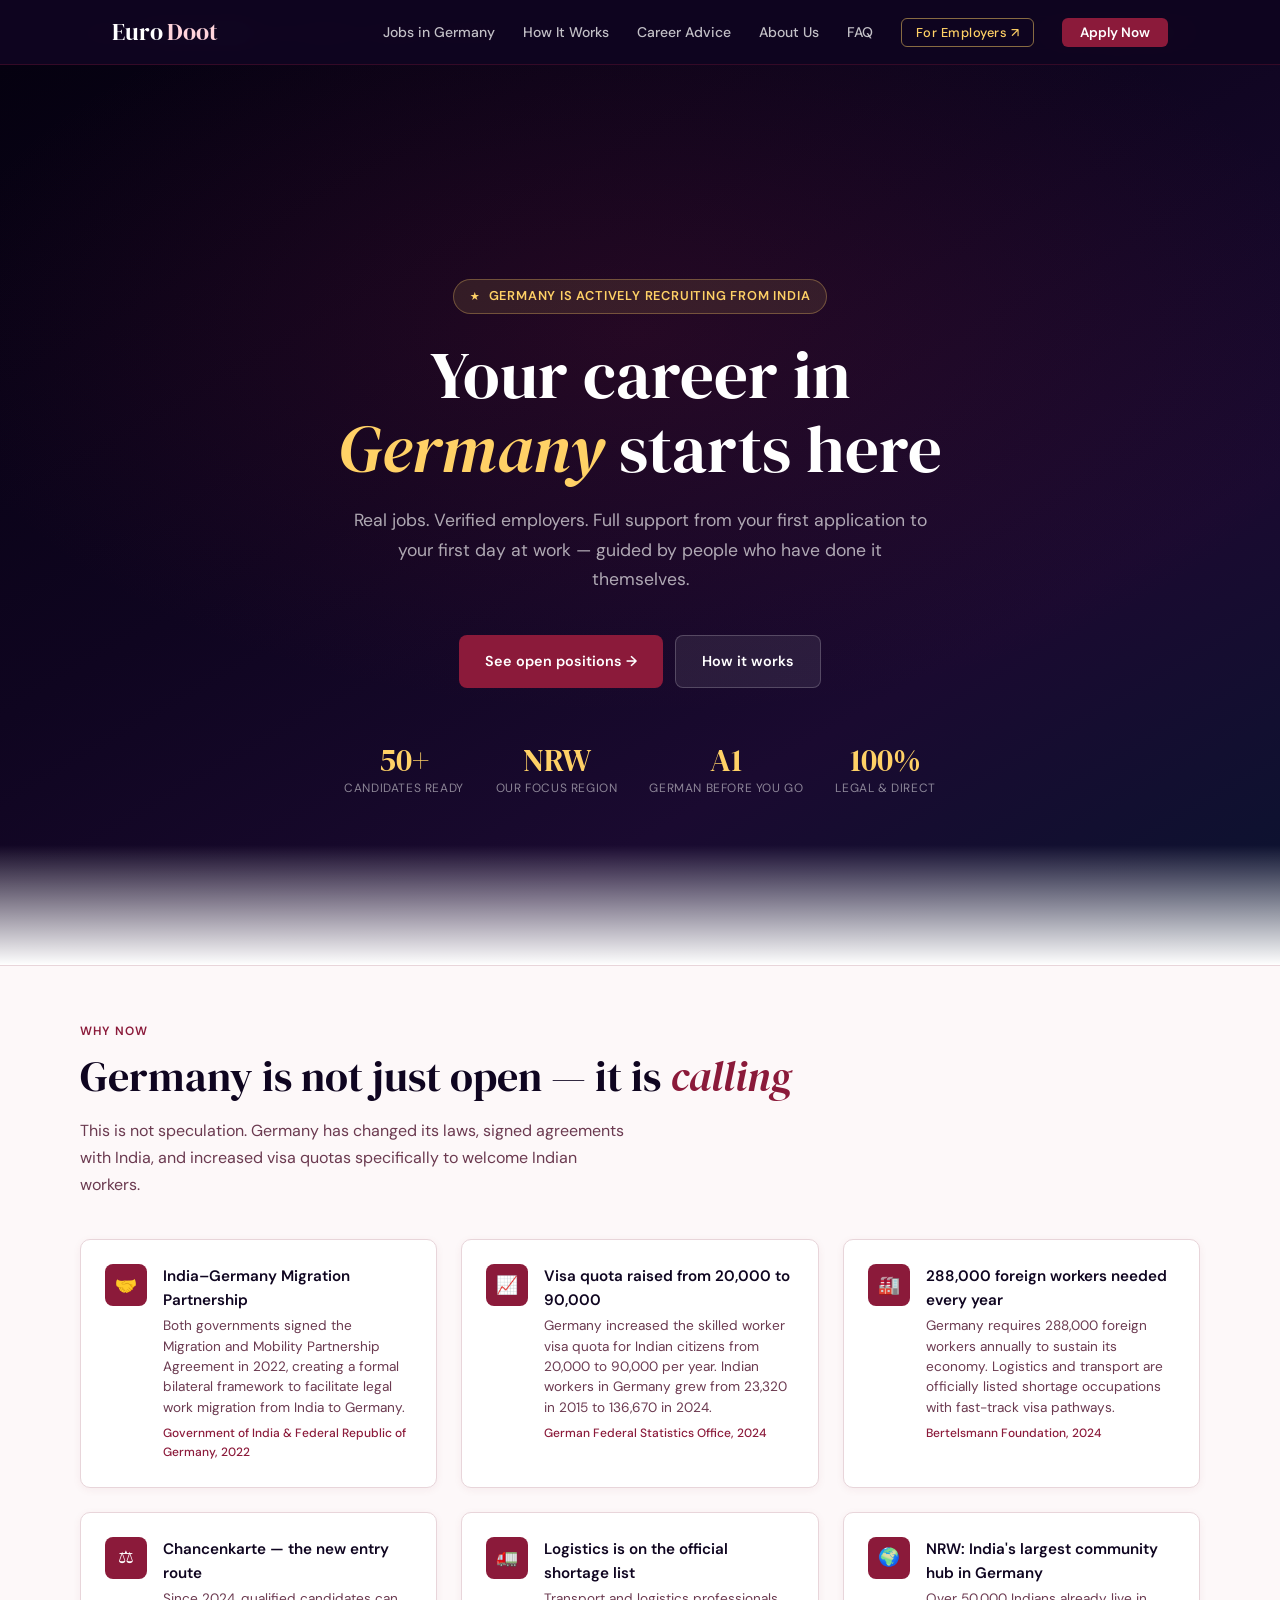
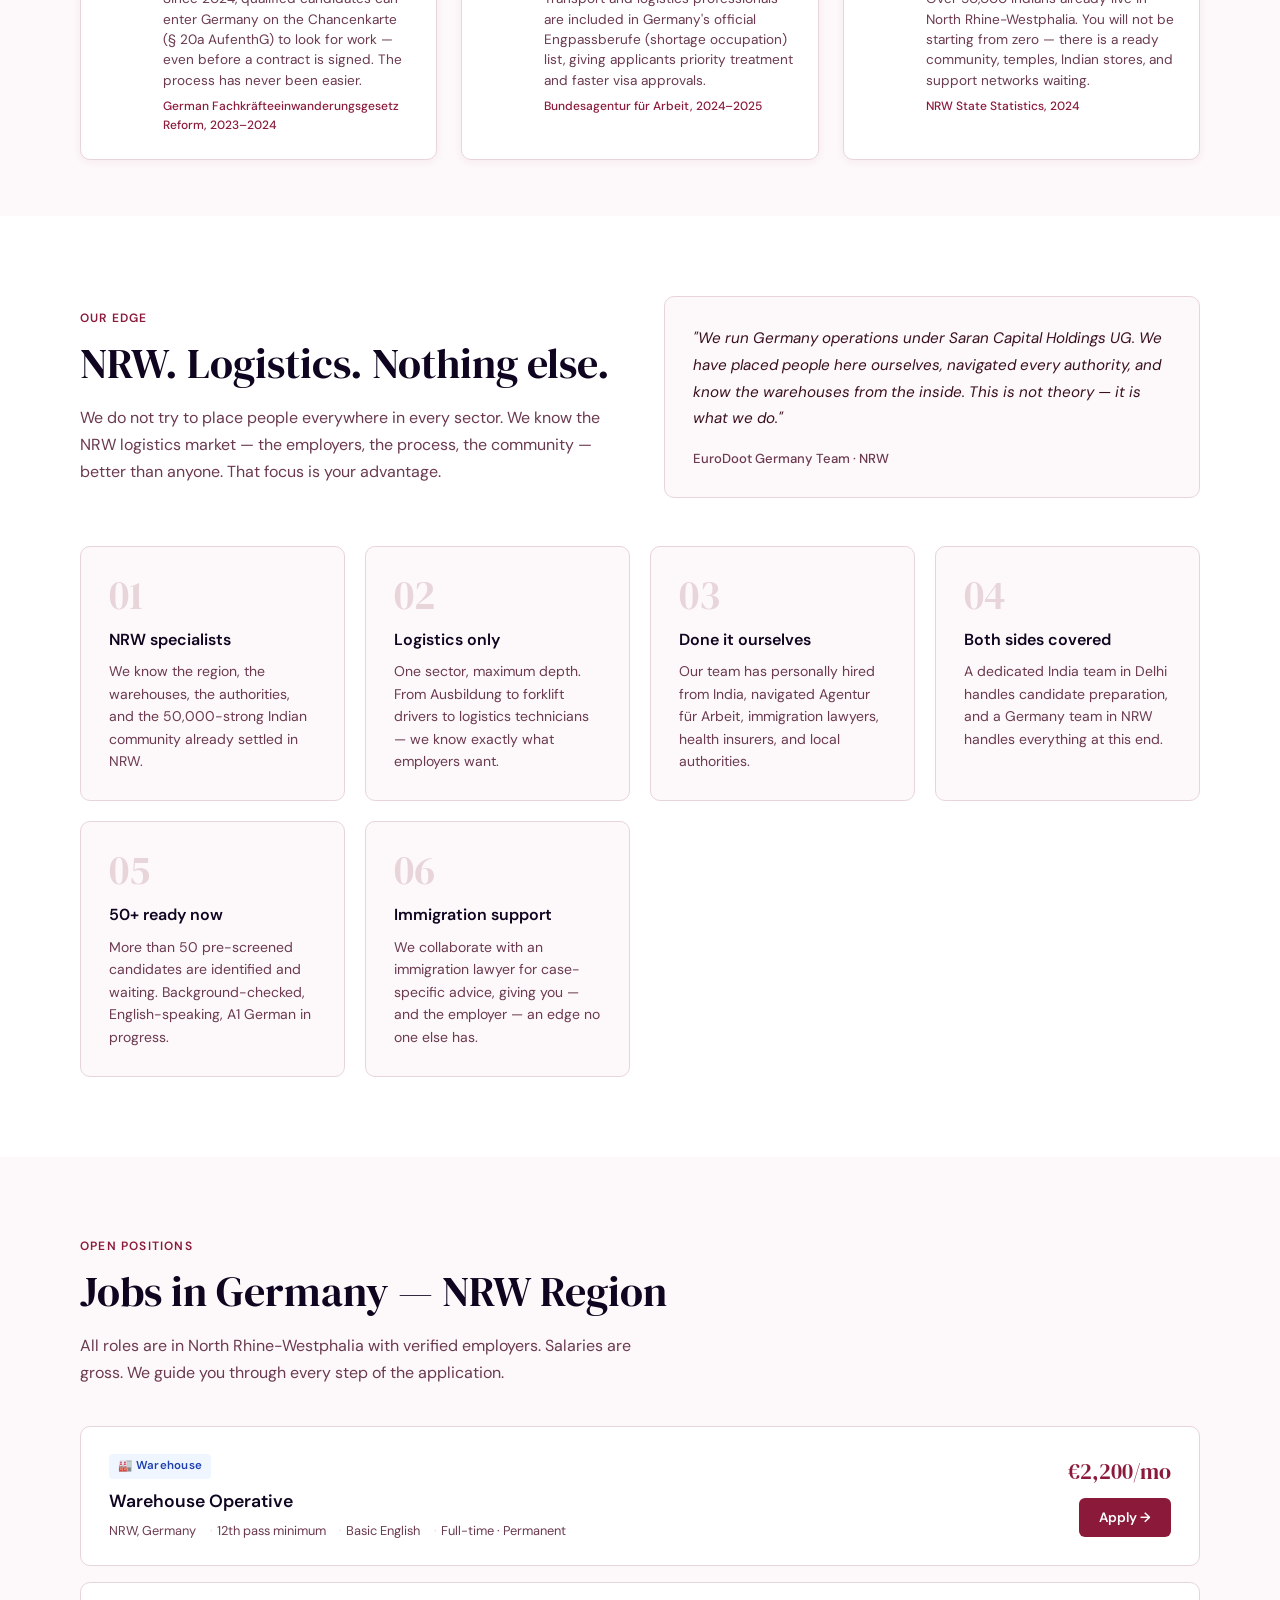
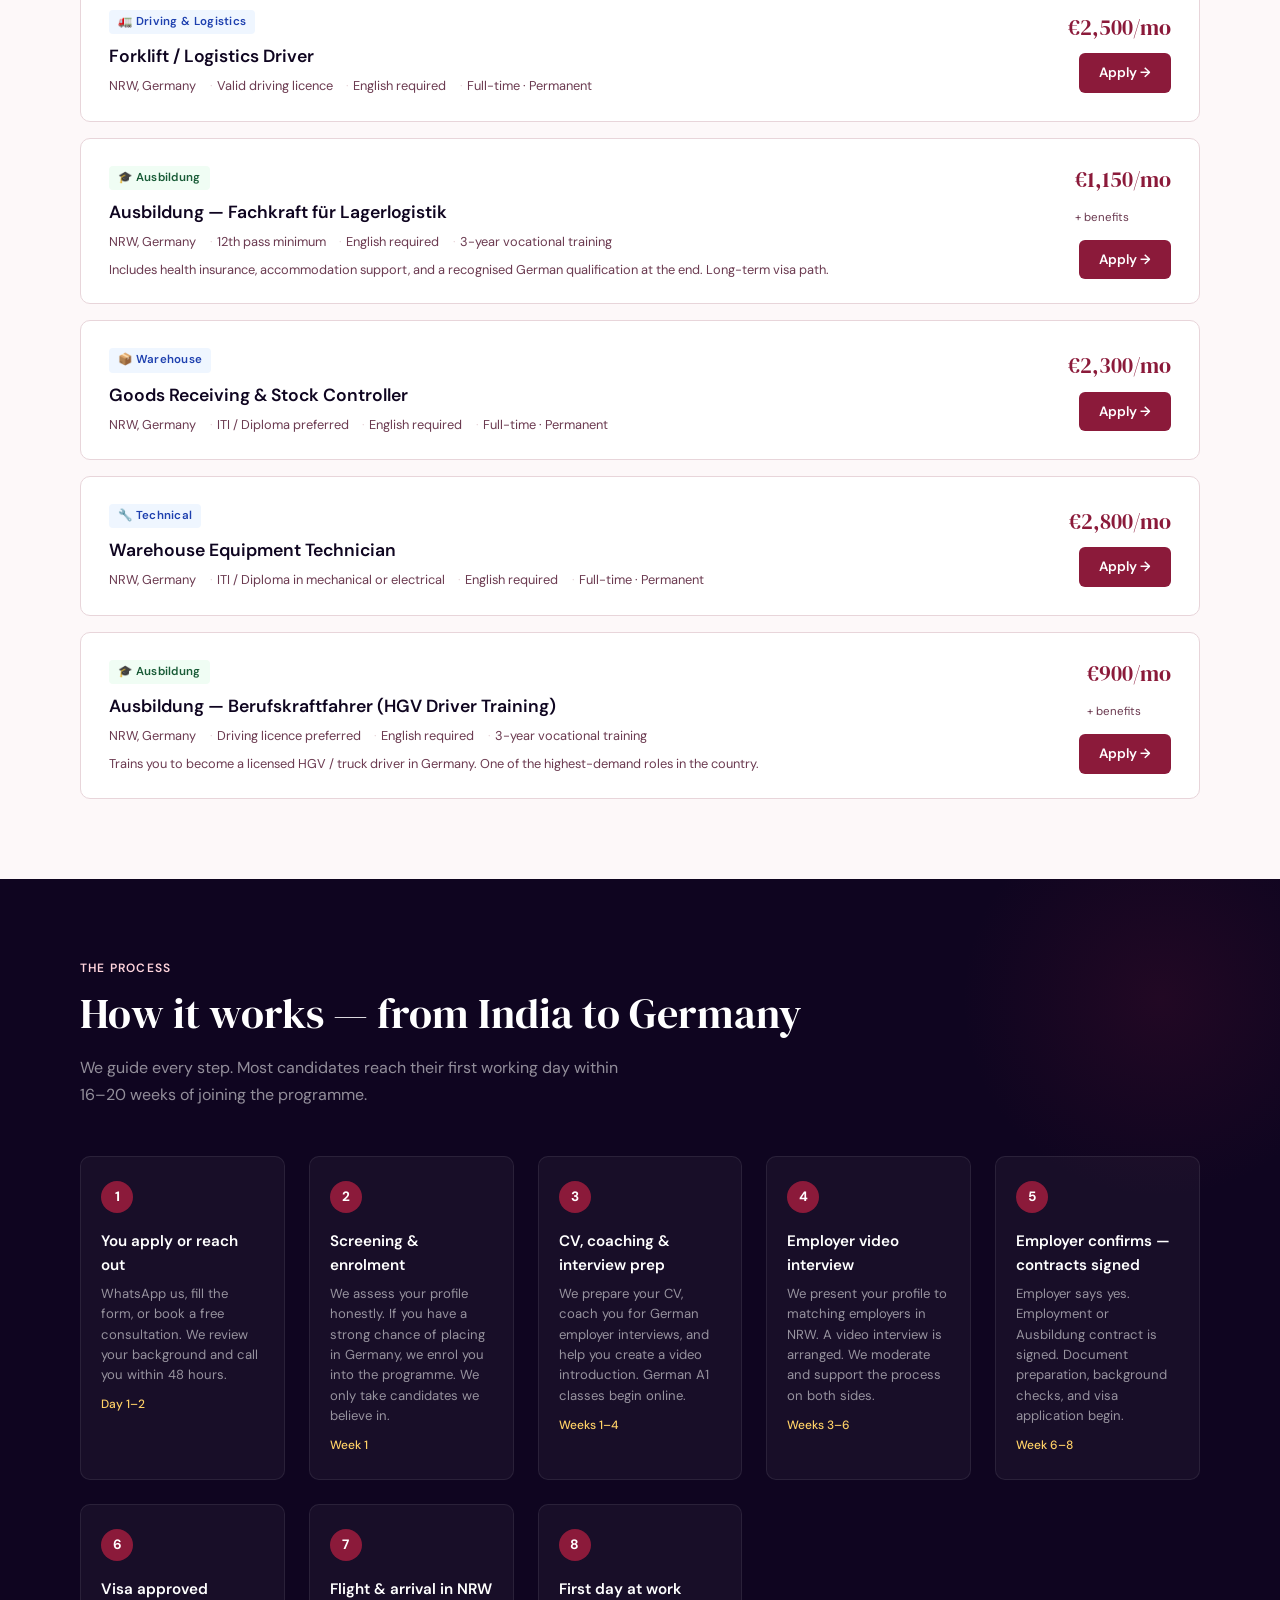
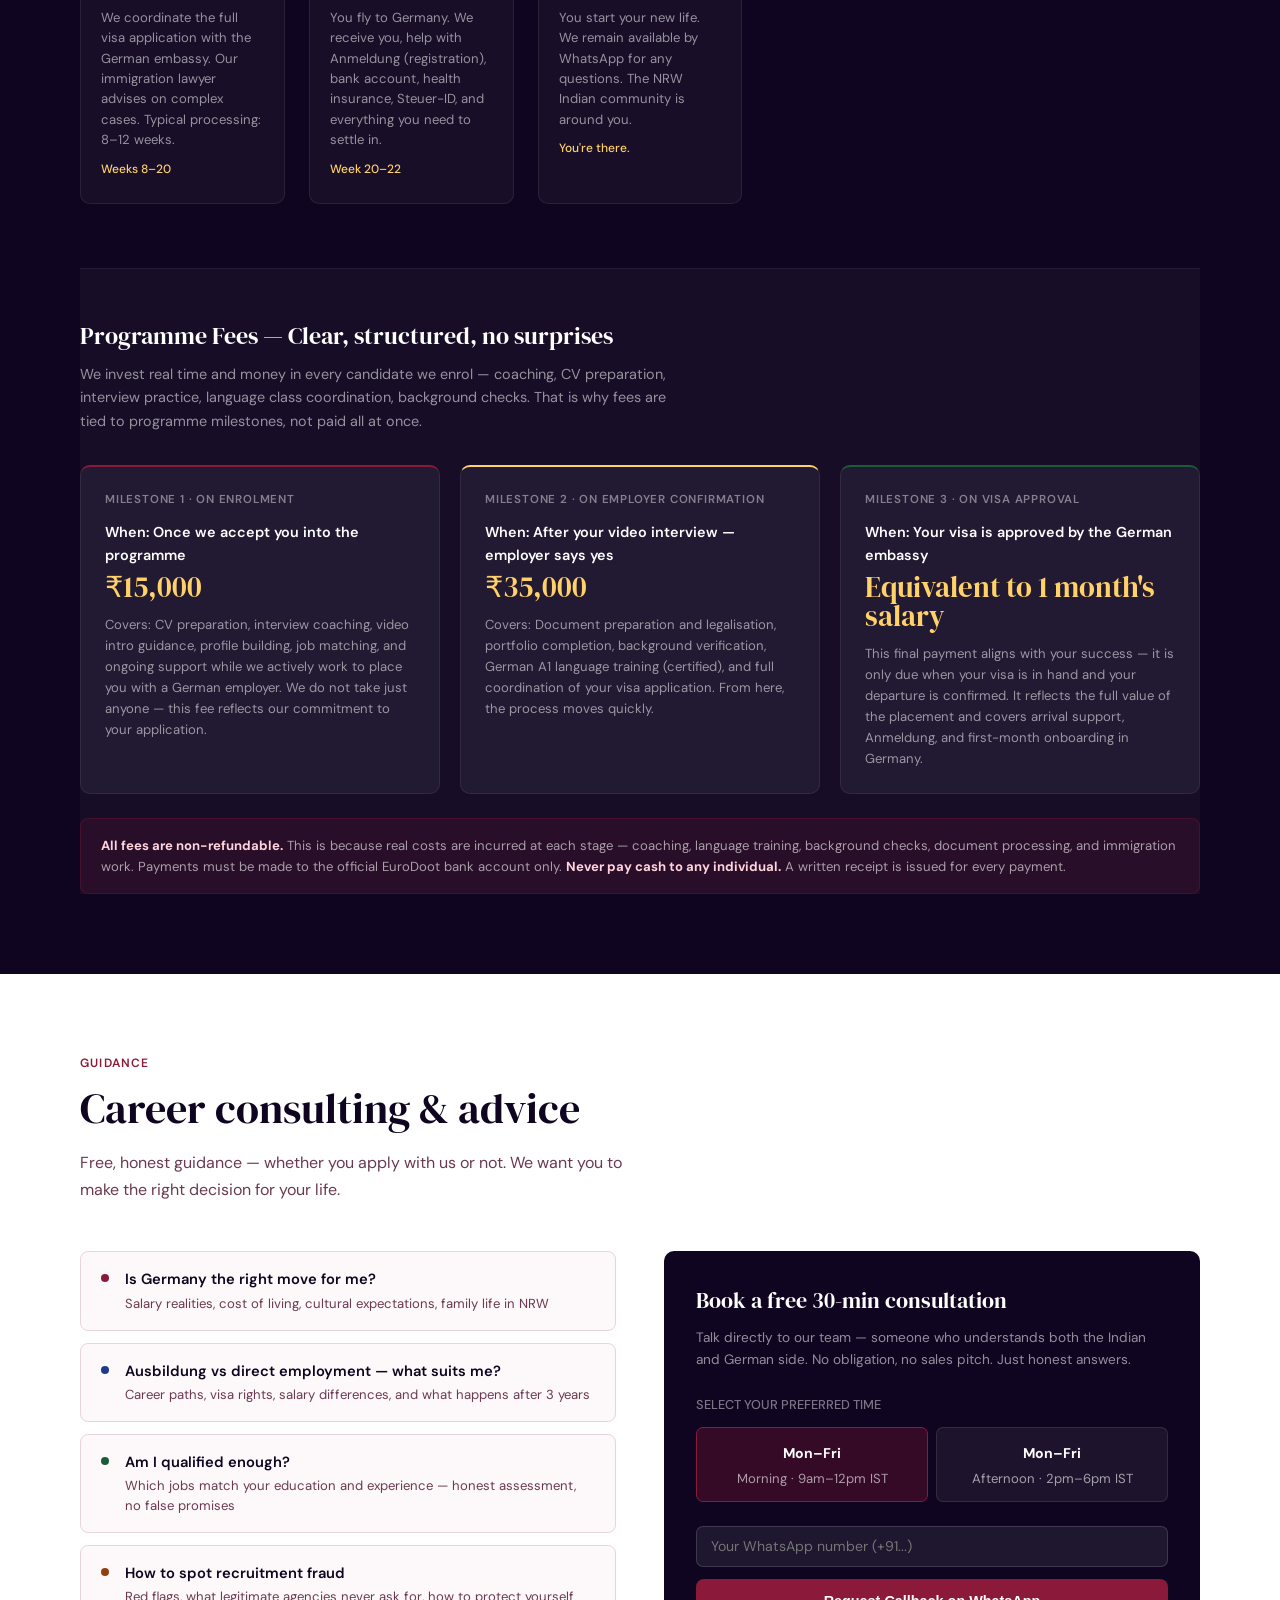
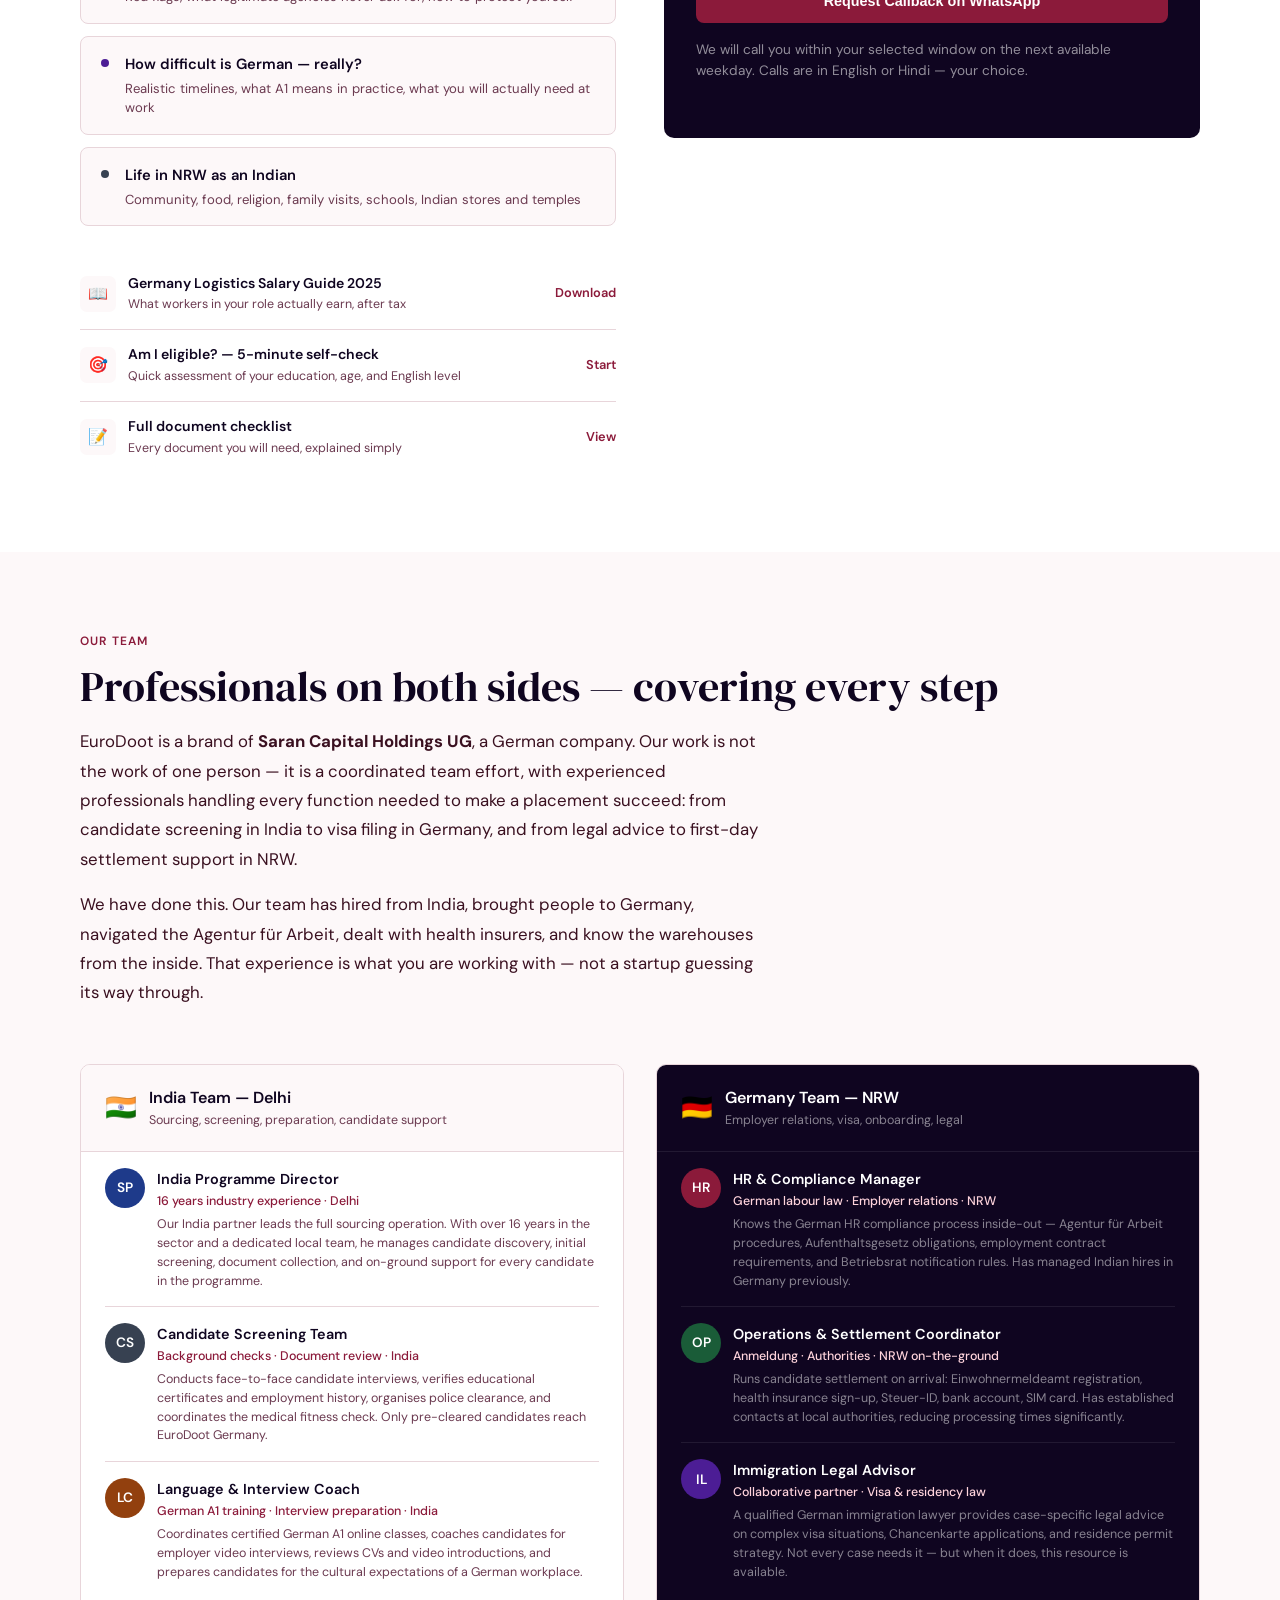
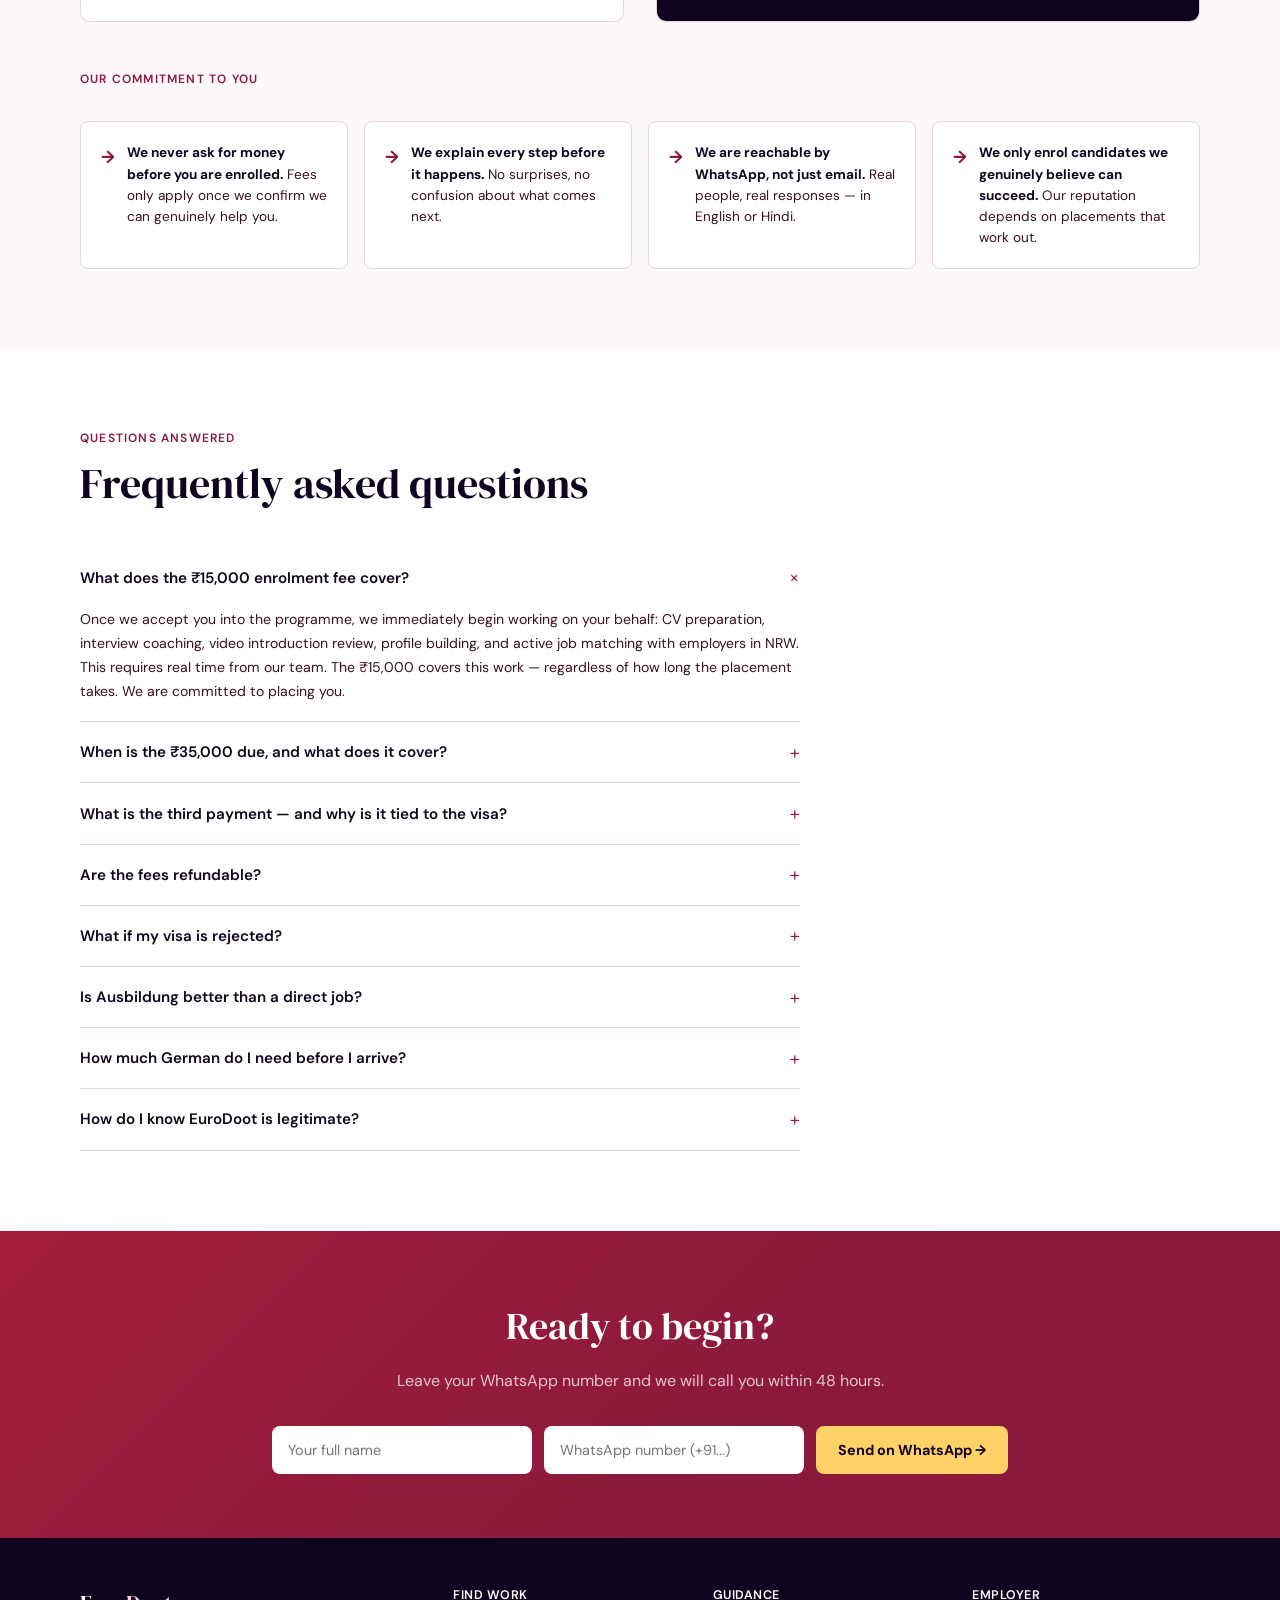
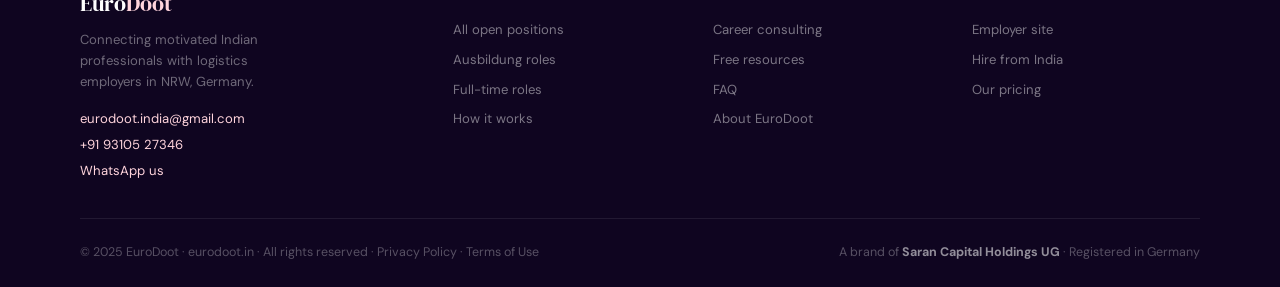
==== index.html @ 9e91c869 "Add files via upload" ====
<!DOCTYPE html>
<html lang="en">
<head>
<meta charset="UTF-8">
<meta name="viewport" content="width=device-width, initial-scale=1.0">
<title>EuroDoot — Your Career in Germany Starts Here</title>
<link href="https://fonts.googleapis.com/css2?family=DM+Serif+Display:ital@0;1&family=DM+Sans:wght@300;400;500;600&display=swap" rel="stylesheet">
<style>
/* ── RESET & BASE ── */
*,*::before,*::after{box-sizing:border-box;margin:0;padding:0}
:root{
  --burg:#8B1A3A; --crim:#C8213F; --dark:#0F0520;
  --offwh:#FDF8F9; --lgrey:#F3EEF1; --divider:#E8D5DA;
  --green:#1A5C38; --gold:#FFD166; --pink:#FFD4DC;
  --text:#1A0A12; --muted:#6B3A50; --body:#3A1020;
  --white:#FFFFFF;
  --ff-head:'DM Serif Display',Georgia,serif;
  --ff-body:'DM Sans',system-ui,sans-serif;
  --max:1120px;
  --r:10px;
}
html{scroll-behavior:smooth}
body{font-family:var(--ff-body);color:var(--text);background:var(--white);line-height:1.6;overflow-x:hidden}

/* ── NAV ── */
nav{
  position:fixed;top:0;left:0;right:0;z-index:100;
  background:rgba(15,5,32,0.96);backdrop-filter:blur(12px);
  border-bottom:1px solid rgba(139,26,58,0.3);
}
.nav-inner{max-width:var(--max);margin:0 auto;padding:0 2rem;height:64px;display:flex;align-items:center;justify-content:space-between;gap:2rem}
.nav-logo{font-family:var(--ff-head);font-size:1.5rem;color:var(--white);text-decoration:none;display:flex;align-items:center;gap:4px}
.nav-logo span{color:var(--pink)}
.nav-links{display:flex;align-items:center;gap:1.75rem;list-style:none}
.nav-links a{color:rgba(255,255,255,0.75);text-decoration:none;font-size:.875rem;font-weight:500;transition:color .2s}
.nav-links a:hover{color:var(--white)}
.nav-employer{border:1px solid rgba(255,209,102,0.5);color:var(--gold)!important;border-radius:6px;padding:5px 14px!important;font-size:.8rem!important;letter-spacing:.5px;transition:background .2s,color .2s!important}
.nav-employer:hover{background:var(--gold)!important;color:var(--dark)!important}
.nav-cta{background:var(--burg);color:var(--white)!important;border-radius:6px;padding:6px 18px!important;font-weight:600!important;font-size:.85rem!important;transition:background .2s!important}
.nav-cta:hover{background:var(--crim)!important}

/* ── HERO ── */
.hero{
  min-height:100vh;
  background:linear-gradient(150deg,#050110 0%,#0F0520 40%,#1a0a30 70%,#0a1430 100%);
  display:flex;flex-direction:column;align-items:center;justify-content:center;
  text-align:center;padding:7rem 2rem 4rem;position:relative;overflow:hidden;
}
.hero::before{
  content:'';position:absolute;inset:0;
  background:radial-gradient(ellipse 80% 60% at 50% 30%,rgba(139,26,58,0.18) 0%,transparent 70%);
}
.hero::after{
  content:'';position:absolute;bottom:0;left:0;right:0;height:120px;
  background:linear-gradient(to bottom,transparent,var(--white));
}
.hero-inner{position:relative;z-index:1;max-width:780px}
.hero-eyebrow{
  display:inline-flex;align-items:center;gap:8px;
  background:rgba(255,209,102,0.1);border:1px solid rgba(255,209,102,0.3);
  color:var(--gold);font-size:.8rem;font-weight:600;letter-spacing:.8px;text-transform:uppercase;
  padding:6px 16px;border-radius:20px;margin-bottom:1.5rem;
}
.hero-eyebrow::before{content:'★';font-size:.7rem}
.hero h1{font-family:var(--ff-head);font-size:clamp(2.6rem,6vw,4.2rem);color:var(--white);line-height:1.1;margin-bottom:1.25rem;font-weight:400}
.hero h1 em{color:var(--gold);font-style:italic}
.hero-sub{font-size:1.1rem;color:rgba(255,255,255,0.65);max-width:580px;margin:0 auto 2.5rem;line-height:1.7}
.hero-actions{display:flex;gap:12px;justify-content:center;flex-wrap:wrap;margin-bottom:3.5rem}
.btn{display:inline-flex;align-items:center;gap:8px;border-radius:8px;font-weight:600;font-size:.9rem;cursor:pointer;text-decoration:none;transition:all .2s;border:none;padding:14px 26px}
.btn-primary{background:var(--burg);color:var(--white)}
.btn-primary:hover{background:var(--crim);transform:translateY(-1px)}
.btn-ghost{background:rgba(255,255,255,0.08);border:1px solid rgba(255,255,255,0.2);color:var(--white)}
.btn-ghost:hover{background:rgba(255,255,255,0.14)}
.hero-stats{display:flex;gap:2rem;justify-content:center;flex-wrap:wrap}
.stat{text-align:center}
.stat-n{font-family:var(--ff-head);font-size:2rem;color:var(--gold);line-height:1;display:block}
.stat-l{font-size:.75rem;color:rgba(255,255,255,0.5);text-transform:uppercase;letter-spacing:.6px;margin-top:3px;display:block}

/* ── SECTION COMMON ── */
section{padding:5rem 2rem}
.container{max-width:var(--max);margin:0 auto}
.section-label{font-size:.75rem;font-weight:600;letter-spacing:1.2px;text-transform:uppercase;color:var(--burg);margin-bottom:.75rem}
.section-title{font-family:var(--ff-head);font-size:clamp(1.8rem,3.5vw,2.6rem);color:var(--dark);line-height:1.15;margin-bottom:1rem;font-weight:400}
.section-sub{font-size:1rem;color:var(--muted);max-width:560px;line-height:1.7}

/* ── EMPLOYER BANNER ── */
.emp-banner{background:var(--dark);padding:1rem 2rem}
.emp-banner-inner{max-width:var(--max);margin:0 auto;display:flex;align-items:center;justify-content:space-between;gap:1rem;flex-wrap:wrap}
.emp-banner p{color:rgba(255,255,255,0.6);font-size:.85rem}
.emp-banner p strong{color:var(--white)}
.emp-link{font-size:.82rem;color:var(--gold);font-weight:600;text-decoration:none;display:flex;align-items:center;gap:5px;border:1px solid rgba(255,209,102,0.4);padding:5px 14px;border-radius:5px;transition:all .2s}
.emp-link:hover{background:var(--gold);color:var(--dark)}

/* ── DEMAND / NEWS STRIP ── */
.demand{background:var(--offwh);border-top:1px solid var(--divider);padding:3.5rem 2rem}
.demand-grid{display:grid;grid-template-columns:repeat(auto-fit,minmax(300px,1fr));gap:1.5rem;margin-top:2.5rem}
.demand-card{background:var(--white);border:1px solid var(--divider);border-radius:var(--r);padding:1.5rem;display:flex;gap:1rem;align-items:flex-start;box-shadow:0 2px 8px rgba(139,26,58,0.06);transition:box-shadow .2s}
.demand-card:hover{box-shadow:0 4px 18px rgba(139,26,58,0.1)}
.demand-icon{width:42px;height:42px;border-radius:8px;background:var(--burg);display:flex;align-items:center;justify-content:center;color:var(--white);font-size:1.1rem;flex-shrink:0}
.demand-body h4{font-size:.95rem;font-weight:600;color:var(--dark);margin-bottom:4px}
.demand-body p{font-size:.85rem;color:var(--muted);line-height:1.5}
.demand-body cite{font-size:.75rem;color:var(--burg);font-style:normal;font-weight:500;margin-top:6px;display:block}

/* ── SERVICES / WHY ── */
.why{padding:5rem 2rem;background:var(--white)}
.why-grid{display:grid;grid-template-columns:repeat(auto-fit,minmax(240px,1fr));gap:1.25rem;margin-top:3rem}
.why-card{border:1px solid var(--divider);border-radius:var(--r);padding:1.75rem;background:var(--offwh);transition:all .2s;cursor:default;position:relative;overflow:hidden}
.why-card::before{content:'';position:absolute;left:0;top:0;bottom:0;width:3px;background:var(--burg);opacity:0;transition:opacity .2s}
.why-card:hover::before{opacity:1}
.why-card:hover{border-color:var(--burg);box-shadow:0 4px 20px rgba(139,26,58,0.08)}
.why-num{font-family:var(--ff-head);font-size:2.5rem;color:var(--divider);line-height:1;margin-bottom:.75rem;font-weight:400}
.why-title{font-size:1rem;font-weight:600;color:var(--dark);margin-bottom:.5rem}
.why-text{font-size:.875rem;color:var(--muted);line-height:1.6}

/* ── JOBS ── */
.jobs{background:var(--offwh);padding:5rem 2rem}
.jobs-grid{display:grid;gap:1rem;margin-top:2.5rem}
.job-card{background:var(--white);border:1px solid var(--divider);border-radius:var(--r);padding:1.5rem 1.75rem;display:grid;grid-template-columns:1fr auto;gap:1rem;align-items:center;transition:all .2s}
.job-card:hover{border-color:var(--burg);box-shadow:0 4px 18px rgba(139,26,58,0.09)}
.job-badge{display:inline-flex;align-items:center;gap:5px;background:#EFF6FF;color:#1E40AF;font-size:.72rem;font-weight:600;padding:3px 9px;border-radius:4px;margin-bottom:.5rem;letter-spacing:.3px}
.job-badge.ausb{background:#F0FDF4;color:#1A5C38}
.job-title{font-size:1.1rem;font-weight:600;color:var(--dark);margin-bottom:.35rem}
.job-meta{display:flex;flex-wrap:wrap;gap:.5rem .85rem}
.job-tag{font-size:.8rem;color:var(--muted);display:flex;align-items:center;gap:4px}
.job-tag::before{content:'·';color:var(--divider)}
.job-tag:first-child::before{display:none}
.job-salary{font-family:var(--ff-head);font-size:1.35rem;color:var(--burg);white-space:nowrap;font-weight:400}
.job-actions{display:flex;flex-direction:column;align-items:flex-end;gap:.5rem}
.btn-apply{background:var(--burg);color:var(--white);border-radius:6px;padding:9px 20px;font-size:.85rem;font-weight:600;text-decoration:none;transition:background .2s}
.btn-apply:hover{background:var(--crim)}

/* ── HOW IT WORKS ── */
.how{background:var(--dark);color:var(--white);padding:5rem 2rem;position:relative;overflow:hidden}
.how::before{content:'';position:absolute;top:-80px;right:-80px;width:400px;height:400px;border-radius:50%;background:radial-gradient(circle,rgba(139,26,58,0.15),transparent 70%)}
.how .section-title{color:var(--white)}
.how .section-sub{color:rgba(255,255,255,0.55)}
.steps-flow{display:grid;grid-template-columns:repeat(auto-fit,minmax(200px,1fr));gap:1.5rem;margin-top:3rem;position:relative}
.step{background:rgba(255,255,255,0.04);border:1px solid rgba(255,255,255,0.08);border-radius:var(--r);padding:1.5rem 1.25rem;position:relative}
.step-num{width:32px;height:32px;border-radius:50%;background:var(--burg);color:var(--white);font-size:.85rem;font-weight:700;display:flex;align-items:center;justify-content:center;margin-bottom:1rem}
.step-title{font-size:.95rem;font-weight:600;color:var(--white);margin-bottom:.4rem}
.step-text{font-size:.82rem;color:rgba(255,255,255,0.55);line-height:1.55}
.step-duration{font-size:.75rem;color:var(--gold);margin-top:.6rem;font-weight:500}

/* ── FEE STRUCTURE ── */
.fee-section{background:rgba(255,255,255,0.03);border-top:1px solid rgba(255,255,255,0.06);margin-top:4rem;padding-top:3rem}
.fee-title{font-family:var(--ff-head);font-size:1.5rem;color:var(--white);margin-bottom:.5rem;font-weight:400}
.fee-intro{font-size:.9rem;color:rgba(255,255,255,0.55);margin-bottom:2rem;max-width:600px;line-height:1.6}
.milestones{display:grid;grid-template-columns:repeat(auto-fit,minmax(260px,1fr));gap:1.25rem}
.milestone{background:rgba(255,255,255,0.05);border:1px solid rgba(255,255,255,0.08);border-radius:var(--r);padding:1.5rem;border-top:2px solid}
.milestone:nth-child(1){border-top-color:var(--burg)}
.milestone:nth-child(2){border-top-color:var(--gold)}
.milestone:nth-child(3){border-top-color:var(--green)}
.milestone-num{font-size:.72rem;font-weight:600;letter-spacing:.8px;text-transform:uppercase;color:rgba(255,255,255,0.45);margin-bottom:.75rem}
.milestone-when{font-size:.9rem;font-weight:600;color:var(--white);margin-bottom:.4rem}
.milestone-amount{font-family:var(--ff-head);font-size:1.8rem;color:var(--gold);line-height:1;margin-bottom:.75rem;font-weight:400}
.milestone-what{font-size:.82rem;color:rgba(255,255,255,0.55);line-height:1.6}
.fee-note{margin-top:1.5rem;background:rgba(139,26,58,0.15);border:1px solid rgba(139,26,58,0.3);border-radius:8px;padding:1rem 1.25rem;font-size:.82rem;color:rgba(255,255,255,0.6);line-height:1.6}
.fee-note strong{color:var(--pink)}

/* ── CAREER ADVICE ── */
.advice{background:var(--white);padding:5rem 2rem}
.advice-grid{display:grid;grid-template-columns:1fr 1fr;gap:3rem;margin-top:3rem;align-items:start}
.topic-list{display:flex;flex-direction:column;gap:.75rem}
.topic{display:flex;align-items:flex-start;gap:1rem;padding:1rem 1.25rem;border-radius:8px;border:1px solid var(--divider);background:var(--offwh);transition:all .2s;cursor:pointer}
.topic:hover{border-color:var(--burg);background:var(--white);box-shadow:0 2px 12px rgba(139,26,58,0.07)}
.topic-dot{width:8px;height:8px;border-radius:50%;flex-shrink:0;margin-top:6px}
.topic-body h4{font-size:.92rem;font-weight:600;color:var(--dark);margin-bottom:2px}
.topic-body p{font-size:.82rem;color:var(--muted);line-height:1.5}
.consult-card{background:var(--dark);border-radius:var(--r);padding:2rem;position:sticky;top:80px}
.consult-card h3{font-family:var(--ff-head);font-size:1.4rem;color:var(--white);margin-bottom:.5rem;font-weight:400}
.consult-card p{font-size:.85rem;color:rgba(255,255,255,0.55);line-height:1.6;margin-bottom:1.5rem}
.time-options{display:grid;grid-template-columns:1fr 1fr;gap:.5rem;margin-bottom:1.5rem}
.time-opt{background:rgba(255,255,255,0.06);border:1px solid rgba(255,255,255,0.1);border-radius:7px;padding:.75rem;text-align:center;cursor:pointer;transition:all .2s}
.time-opt:hover,.time-opt.active{background:rgba(139,26,58,0.3);border-color:var(--burg)}
.time-opt span{display:block;font-size:.82rem;color:rgba(255,255,255,0.6);margin-top:2px}
.time-opt strong{color:var(--white);font-size:.88rem}
.consult-note{font-size:.78rem;color:rgba(255,255,255,0.35);line-height:1.5;margin-top:1rem}
.resources{margin-top:2rem}
.resource-item{display:flex;align-items:center;gap:.75rem;padding:.85rem 0;border-bottom:1px solid var(--divider)}
.resource-item:last-child{border-bottom:none}
.resource-icon{width:36px;height:36px;border-radius:7px;background:var(--offwh);display:flex;align-items:center;justify-content:center;font-size:1rem;flex-shrink:0}
.resource-body{flex:1}
.resource-body h5{font-size:.88rem;font-weight:600;color:var(--dark);margin-bottom:1px}
.resource-body p{font-size:.78rem;color:var(--muted)}
.resource-link{font-size:.8rem;color:var(--burg);font-weight:600;text-decoration:none}

/* ── ABOUT ── */
.about{background:var(--offwh);padding:5rem 2rem}
.about-lead{max-width:680px;margin-bottom:3.5rem}
.about-lead p{font-size:1.05rem;color:var(--body);line-height:1.75;margin-bottom:1rem}
.team-grid{display:grid;grid-template-columns:1fr 1fr;gap:2rem;margin-bottom:3rem}
.team-side{background:var(--white);border-radius:var(--r);border:1px solid var(--divider);overflow:hidden}
.team-header{padding:1.25rem 1.5rem;display:flex;align-items:center;gap:.75rem}
.team-flag{font-size:1.6rem;line-height:1}
.team-header h3{font-size:1rem;font-weight:600;color:var(--dark);margin-bottom:1px}
.team-header p{font-size:.78rem;color:var(--muted)}
.team-body{padding:0 1.5rem 1.5rem}
.team-member{padding:1rem 0;border-bottom:1px solid var(--divider);display:flex;gap:.75rem;align-items:flex-start}
.team-member:last-child{border-bottom:none}
.member-avatar{width:40px;height:40px;border-radius:50%;flex-shrink:0;display:flex;align-items:center;justify-content:center;font-size:.85rem;font-weight:600;color:var(--white)}
.member-info h4{font-size:.9rem;font-weight:600;color:var(--dark);margin-bottom:1px}
.member-role{font-size:.78rem;color:var(--burg);font-weight:500;margin-bottom:3px}
.member-desc{font-size:.78rem;color:var(--muted);line-height:1.5}
.promise-grid{display:grid;grid-template-columns:repeat(auto-fit,minmax(220px,1fr));gap:1rem;margin-top:2rem}
.promise{background:var(--white);border:1px solid var(--divider);border-radius:8px;padding:1.25rem;display:flex;gap:.75rem;align-items:flex-start}
.promise-arrow{color:var(--burg);font-size:1.1rem;font-weight:700;flex-shrink:0;margin-top:1px}
.promise p{font-size:.85rem;color:var(--body);line-height:1.55}
.promise strong{color:var(--dark)}

/* ── FAQ ── */
.faq{background:var(--white);padding:5rem 2rem}
.faq-list{max-width:720px;margin-top:2.5rem}
.faq-item{border-bottom:1px solid var(--divider);overflow:hidden}
.faq-q{width:100%;background:none;border:none;text-align:left;padding:1.1rem 0;display:flex;justify-content:space-between;align-items:center;gap:1rem;cursor:pointer;font-size:.95rem;font-weight:600;color:var(--dark);font-family:var(--ff-body)}
.faq-q::after{content:'+';color:var(--burg);font-size:1.2rem;flex-shrink:0;font-weight:300;transition:transform .25s}
.faq-item.open .faq-q::after{transform:rotate(45deg)}
.faq-a{max-height:0;overflow:hidden;transition:max-height .35s ease}
.faq-item.open .faq-a{max-height:300px}
.faq-a p{font-size:.88rem;color:var(--body);line-height:1.7;padding-bottom:1.1rem}

/* ── CTA BAND ── */
.cta-band{background:var(--burg);padding:4rem 2rem;text-align:center;position:relative;overflow:hidden}
.cta-band::before{content:'';position:absolute;inset:0;background:linear-gradient(135deg,rgba(200,33,63,0.4),transparent 60%)}
.cta-band h2{font-family:var(--ff-head);font-size:clamp(1.8rem,3vw,2.4rem);color:var(--white);margin-bottom:.75rem;position:relative;font-weight:400}
.cta-band p{color:rgba(255,255,255,0.75);margin-bottom:2rem;position:relative;font-size:1rem}
.cta-form{display:flex;gap:.75rem;justify-content:center;flex-wrap:wrap;position:relative}
.cta-input{height:48px;border-radius:8px;border:none;padding:0 1rem;font-size:.9rem;width:260px;font-family:var(--ff-body);outline:2px solid transparent;transition:outline .2s}
.cta-input:focus{outline:2px solid var(--gold)}
.cta-submit{height:48px;background:var(--gold);color:var(--dark);border:none;border-radius:8px;padding:0 22px;font-weight:700;font-size:.9rem;cursor:pointer;transition:background .2s;font-family:var(--ff-body)}
.cta-submit:hover{background:#FFE080}

/* ── FOOTER ── */
footer{background:var(--dark);padding:3rem 2rem 1.5rem;color:rgba(255,255,255,0.55);font-size:.85rem}
.footer-inner{max-width:var(--max);margin:0 auto}
.footer-top{display:grid;grid-template-columns:1.5fr 1fr 1fr 1fr;gap:2rem;padding-bottom:2rem;border-bottom:1px solid rgba(255,255,255,0.08)}
.footer-brand .logo{font-family:var(--ff-head);font-size:1.4rem;color:var(--white);margin-bottom:.5rem}
.footer-brand .logo span{color:var(--pink)}
.footer-brand p{font-size:.82rem;line-height:1.6;color:rgba(255,255,255,0.4);max-width:220px;margin-bottom:1rem}
.footer-contact a{display:block;color:var(--pink);text-decoration:none;font-size:.82rem;margin-bottom:.3rem}
.footer-col h4{font-size:.78rem;font-weight:600;color:var(--white);letter-spacing:.5px;text-transform:uppercase;margin-bottom:.85rem}
.footer-col ul{list-style:none}
.footer-col li{margin-bottom:.5rem}
.footer-col a{color:rgba(255,255,255,0.45);text-decoration:none;font-size:.82rem;transition:color .2s}
.footer-col a:hover{color:var(--white)}
.footer-bottom{display:flex;justify-content:space-between;align-items:center;padding-top:1.5rem;gap:1rem;flex-wrap:wrap}
.footer-bottom p{font-size:.78rem;color:rgba(255,255,255,0.3)}
.parent-brand{font-size:.78rem;color:rgba(255,255,255,0.3);text-align:right}
.parent-brand strong{color:rgba(255,255,255,0.55)}

/* ── APPLY MODAL ── */
.modal-bg{position:fixed;inset:0;background:rgba(10,2,20,0.85);z-index:200;display:none;align-items:center;justify-content:center;padding:1.5rem}
.modal-bg.open{display:flex}
.modal{background:var(--white);border-radius:14px;width:100%;max-width:500px;overflow:hidden;animation:slideUp .3s ease}
@keyframes slideUp{from{opacity:0;transform:translateY(20px)}to{opacity:1;transform:translateY(0)}}
.modal-head{background:var(--dark);padding:1.5rem;display:flex;justify-content:space-between;align-items:flex-start}
.modal-head h3{font-family:var(--ff-head);color:var(--white);font-size:1.25rem;font-weight:400}
.modal-head p{font-size:.82rem;color:rgba(255,255,255,0.5);margin-top:3px}
.modal-close{background:none;border:none;color:rgba(255,255,255,0.5);font-size:1.5rem;cursor:pointer;line-height:1;transition:color .2s;padding:0}
.modal-close:hover{color:var(--white)}
.modal-body{padding:1.75rem}
.modal-job-tag{display:inline-block;background:var(--offwh);border:1px solid var(--divider);border-radius:4px;font-size:.78rem;color:var(--burg);font-weight:600;padding:3px 10px;margin-bottom:1.25rem}
.form-row{margin-bottom:1.1rem}
.form-row label{display:block;font-size:.8rem;font-weight:600;color:var(--dark);margin-bottom:.35rem}
.form-row input,.form-row select,.form-row textarea{width:100%;border:1px solid var(--divider);border-radius:7px;padding:.65rem .9rem;font-size:.88rem;font-family:var(--ff-body);color:var(--text);background:var(--white);outline:none;transition:border .2s}
.form-row input:focus,.form-row select:focus,.form-row textarea:focus{border-color:var(--burg)}
.form-row textarea{resize:vertical;min-height:80px}
.form-2col{display:grid;grid-template-columns:1fr 1fr;gap:.75rem}
.form-submit{width:100%;background:var(--burg);color:var(--white);border:none;border-radius:8px;padding:.9rem;font-weight:700;font-size:.92rem;cursor:pointer;font-family:var(--ff-body);transition:background .2s;margin-top:.5rem}
.form-submit:hover{background:var(--crim)}
.form-note{font-size:.75rem;color:var(--muted);text-align:center;margin-top:.75rem;line-height:1.5}

/* ── MOBILE ── */
@media(max-width:768px){
  .nav-links{display:none}
  .advice-grid,.team-grid,.footer-top{grid-template-columns:1fr}
  .form-2col{grid-template-columns:1fr}
  .hero-stats{gap:1.5rem}
}
</style>
</head>
<body>

<!-- EMPLOYER BANNER -->
<div class="emp-banner">
  <div class="emp-banner-inner">
    <p>Looking to <strong>hire from India</strong> for your logistics company in Germany?</p>
    <a href="https://eurodoot.de" class="emp-link" target="_blank">Go to Employer Site ↗</a>
  </div>
</div>

<!-- NAV -->
<nav>
  <div class="nav-inner">
    <a href="#home" class="nav-logo">Euro<span>Doot</span></a>
    <ul class="nav-links">
      <li><a href="#jobs">Jobs in Germany</a></li>
      <li><a href="#how">How It Works</a></li>
      <li><a href="#advice">Career Advice</a></li>
      <li><a href="#about">About Us</a></li>
      <li><a href="#faq">FAQ</a></li>
      <li><a href="https://eurodoot.de" class="nav-employer" target="_blank">For Employers ↗</a></li>
      <li><a href="#apply" class="nav-cta" onclick="applyWA('General Enquiry')">Apply Now</a></li>
    </ul>
  </div>
</nav>

<!-- HERO -->
<section class="hero" id="home">
  <div class="hero-inner">
    <div class="hero-eyebrow">Germany is actively recruiting from India</div>
    <h1>Your career in<br><em>Germany</em> starts here</h1>
    <p class="hero-sub">Real jobs. Verified employers. Full support from your first application to your first day at work — guided by people who have done it themselves.</p>
    <div class="hero-actions">
      <a href="#jobs" class="btn btn-primary">See open positions →</a>
      <a href="#how" class="btn btn-ghost">How it works</a>
    </div>
    <div class="hero-stats">
      <div class="stat"><span class="stat-n">50+</span><span class="stat-l">Candidates ready</span></div>
      <div class="stat"><span class="stat-n">NRW</span><span class="stat-l">Our focus region</span></div>
      <div class="stat"><span class="stat-n">A1</span><span class="stat-l">German before you go</span></div>
      <div class="stat"><span class="stat-n">100%</span><span class="stat-l">Legal & direct</span></div>
    </div>
  </div>
</section>

<!-- DEMAND EVIDENCE -->
<section class="demand" id="demand">
  <div class="container">
    <div class="section-label">Why now</div>
    <h2 class="section-title">Germany is not just open — it is <em style="font-style:italic;color:var(--burg)">calling</em></h2>
    <p class="section-sub">This is not speculation. Germany has changed its laws, signed agreements with India, and increased visa quotas specifically to welcome Indian workers.</p>
    <div class="demand-grid">
      <div class="demand-card">
        <div class="demand-icon">🤝</div>
        <div class="demand-body">
          <h4>India–Germany Migration Partnership</h4>
          <p>Both governments signed the Migration and Mobility Partnership Agreement in 2022, creating a formal bilateral framework to facilitate legal work migration from India to Germany.</p>
          <cite>Government of India & Federal Republic of Germany, 2022</cite>
        </div>
      </div>
      <div class="demand-card">
        <div class="demand-icon">📈</div>
        <div class="demand-body">
          <h4>Visa quota raised from 20,000 to 90,000</h4>
          <p>Germany increased the skilled worker visa quota for Indian citizens from 20,000 to 90,000 per year. Indian workers in Germany grew from 23,320 in 2015 to 136,670 in 2024.</p>
          <cite>German Federal Statistics Office, 2024</cite>
        </div>
      </div>
      <div class="demand-card">
        <div class="demand-icon">🏭</div>
        <div class="demand-body">
          <h4>288,000 foreign workers needed every year</h4>
          <p>Germany requires 288,000 foreign workers annually to sustain its economy. Logistics and transport are officially listed shortage occupations with fast-track visa pathways.</p>
          <cite>Bertelsmann Foundation, 2024</cite>
        </div>
      </div>
      <div class="demand-card">
        <div class="demand-icon">⚖️</div>
        <div class="demand-body">
          <h4>Chancenkarte — the new entry route</h4>
          <p>Since 2024, qualified candidates can enter Germany on the Chancenkarte (§ 20a AufenthG) to look for work — even before a contract is signed. The process has never been easier.</p>
          <cite>German Fachkräfteeinwanderungsgesetz Reform, 2023–2024</cite>
        </div>
      </div>
      <div class="demand-card">
        <div class="demand-icon">🚛</div>
        <div class="demand-body">
          <h4>Logistics is on the official shortage list</h4>
          <p>Transport and logistics professionals are included in Germany's official Engpassberufe (shortage occupation) list, giving applicants priority treatment and faster visa approvals.</p>
          <cite>Bundesagentur für Arbeit, 2024–2025</cite>
        </div>
      </div>
      <div class="demand-card">
        <div class="demand-icon">🌍</div>
        <div class="demand-body">
          <h4>NRW: India's largest community hub in Germany</h4>
          <p>Over 50,000 Indians already live in North Rhine-Westphalia. You will not be starting from zero — there is a ready community, temples, Indian stores, and support networks waiting.</p>
          <cite>NRW State Statistics, 2024</cite>
        </div>
      </div>
    </div>
  </div>
</section>

<!-- WHY EURODOOT -->
<section class="why" id="why">
  <div class="container">
    <div style="display:grid;grid-template-columns:1fr 1fr;gap:3rem;align-items:center;margin-bottom:3rem;flex-wrap:wrap">
      <div>
        <div class="section-label">Our edge</div>
        <h2 class="section-title">NRW. Logistics. Nothing else.</h2>
        <p class="section-sub">We do not try to place people everywhere in every sector. We know the NRW logistics market — the employers, the process, the community — better than anyone. That focus is your advantage.</p>
      </div>
      <div style="background:var(--offwh);border-radius:var(--r);padding:1.75rem;border:1px solid var(--divider)">
        <p style="font-size:.95rem;font-style:italic;color:var(--body);line-height:1.75;margin-bottom:1rem">"We run Germany operations under Saran Capital Holdings UG. We have placed people here ourselves, navigated every authority, and know the warehouses from the inside. This is not theory — it is what we do."</p>
        <p style="font-size:.82rem;color:var(--muted);font-weight:500">EuroDoot Germany Team · NRW</p>
      </div>
    </div>
    <div class="why-grid">
      <div class="why-card"><div class="why-num">01</div><div class="why-title">NRW specialists</div><div class="why-text">We know the region, the warehouses, the authorities, and the 50,000-strong Indian community already settled in NRW.</div></div>
      <div class="why-card"><div class="why-num">02</div><div class="why-title">Logistics only</div><div class="why-text">One sector, maximum depth. From Ausbildung to forklift drivers to logistics technicians — we know exactly what employers want.</div></div>
      <div class="why-card"><div class="why-num">03</div><div class="why-title">Done it ourselves</div><div class="why-text">Our team has personally hired from India, navigated Agentur für Arbeit, immigration lawyers, health insurers, and local authorities.</div></div>
      <div class="why-card"><div class="why-num">04</div><div class="why-title">Both sides covered</div><div class="why-text">A dedicated India team in Delhi handles candidate preparation, and a Germany team in NRW handles everything at this end.</div></div>
      <div class="why-card"><div class="why-num">05</div><div class="why-title">50+ ready now</div><div class="why-text">More than 50 pre-screened candidates are identified and waiting. Background-checked, English-speaking, A1 German in progress.</div></div>
      <div class="why-card"><div class="why-num">06</div><div class="why-title">Immigration support</div><div class="why-text">We collaborate with an immigration lawyer for case-specific advice, giving you — and the employer — an edge no one else has.</div></div>
    </div>
  </div>
</section>

<!-- JOBS -->
<section class="jobs" id="jobs">
  <div class="container">
    <div class="section-label">Open positions</div>
    <h2 class="section-title">Jobs in Germany — NRW Region</h2>
    <p class="section-sub">All roles are in North Rhine-Westphalia with verified employers. Salaries are gross. We guide you through every step of the application.</p>
    <div class="jobs-grid">

      <div class="job-card">
        <div>
          <div class="job-badge">🏭 Warehouse</div>
          <div class="job-title">Warehouse Operative</div>
          <div class="job-meta">
            <span class="job-tag">NRW, Germany</span>
            <span class="job-tag">12th pass minimum</span>
            <span class="job-tag">Basic English</span>
            <span class="job-tag">Full-time · Permanent</span>
          </div>
        </div>
        <div class="job-actions">
          <div class="job-salary">€2,200/mo</div>
          <a href="#" class="btn-apply" onclick="applyWA('Warehouse Operative');return false">Apply →</a>
        </div>
      </div>

      <div class="job-card">
        <div>
          <div class="job-badge">🚛 Driving & Logistics</div>
          <div class="job-title">Forklift / Logistics Driver</div>
          <div class="job-meta">
            <span class="job-tag">NRW, Germany</span>
            <span class="job-tag">Valid driving licence</span>
            <span class="job-tag">English required</span>
            <span class="job-tag">Full-time · Permanent</span>
          </div>
        </div>
        <div class="job-actions">
          <div class="job-salary">€2,500/mo</div>
          <a href="#" class="btn-apply" onclick="applyWA('Forklift / Logistics Driver');return false">Apply →</a>
        </div>
      </div>

      <div class="job-card">
        <div>
          <div class="job-badge ausb">🎓 Ausbildung</div>
          <div class="job-title">Ausbildung — Fachkraft für Lagerlogistik</div>
          <div class="job-meta">
            <span class="job-tag">NRW, Germany</span>
            <span class="job-tag">12th pass minimum</span>
            <span class="job-tag">English required</span>
            <span class="job-tag">3-year vocational training</span>
          </div>
          <p style="font-size:.8rem;color:var(--muted);margin-top:.5rem;line-height:1.5">Includes health insurance, accommodation support, and a recognised German qualification at the end. Long-term visa path.</p>
        </div>
        <div class="job-actions">
          <div class="job-salary">€1,150/mo<br><span style="font-size:.72rem;color:var(--muted);font-family:var(--ff-body)">+ benefits</span></div>
          <a href="#" class="btn-apply" onclick="applyWA('Ausbildung - Fachkraft fuer Lagerlogistik');return false">Apply →</a>
        </div>
      </div>

      <div class="job-card">
        <div>
          <div class="job-badge">📦 Warehouse</div>
          <div class="job-title">Goods Receiving & Stock Controller</div>
          <div class="job-meta">
            <span class="job-tag">NRW, Germany</span>
            <span class="job-tag">ITI / Diploma preferred</span>
            <span class="job-tag">English required</span>
            <span class="job-tag">Full-time · Permanent</span>
          </div>
        </div>
        <div class="job-actions">
          <div class="job-salary">€2,300/mo</div>
          <a href="#" class="btn-apply" onclick="applyWA('Goods Receiving and Stock Controller');return false">Apply →</a>
        </div>
      </div>

      <div class="job-card">
        <div>
          <div class="job-badge">🔧 Technical</div>
          <div class="job-title">Warehouse Equipment Technician</div>
          <div class="job-meta">
            <span class="job-tag">NRW, Germany</span>
            <span class="job-tag">ITI / Diploma in mechanical or electrical</span>
            <span class="job-tag">English required</span>
            <span class="job-tag">Full-time · Permanent</span>
          </div>
        </div>
        <div class="job-actions">
          <div class="job-salary">€2,800/mo</div>
          <a href="#" class="btn-apply" onclick="applyWA('Warehouse Equipment Technician');return false">Apply →</a>
        </div>
      </div>

      <div class="job-card">
        <div>
          <div class="job-badge ausb">🎓 Ausbildung</div>
          <div class="job-title">Ausbildung — Berufskraftfahrer (HGV Driver Training)</div>
          <div class="job-meta">
            <span class="job-tag">NRW, Germany</span>
            <span class="job-tag">Driving licence preferred</span>
            <span class="job-tag">English required</span>
            <span class="job-tag">3-year vocational training</span>
          </div>
          <p style="font-size:.8rem;color:var(--muted);margin-top:.5rem;line-height:1.5">Trains you to become a licensed HGV / truck driver in Germany. One of the highest-demand roles in the country.</p>
        </div>
        <div class="job-actions">
          <div class="job-salary">€900/mo<br><span style="font-size:.72rem;color:var(--muted);font-family:var(--ff-body)">+ benefits</span></div>
          <a href="#" class="btn-apply" onclick="applyWA('Ausbildung - Berufskraftfahrer HGV Driver');return false">Apply →</a>
        </div>
      </div>

    </div>
  </div>
</section>

<!-- HOW IT WORKS + FEE -->
<section class="how" id="how">
  <div class="container">
    <div class="section-label" style="color:var(--pink)">The process</div>
    <h2 class="section-title">How it works — from India to Germany</h2>
    <p class="section-sub">We guide every step. Most candidates reach their first working day within 16–20 weeks of joining the programme.</p>
    <div class="steps-flow">
      <div class="step">
        <div class="step-num">1</div>
        <div class="step-title">You apply or reach out</div>
        <div class="step-text">WhatsApp us, fill the form, or book a free consultation. We review your background and call you within 48 hours.</div>
        <div class="step-duration">Day 1–2</div>
      </div>
      <div class="step">
        <div class="step-num">2</div>
        <div class="step-title">Screening & enrolment</div>
        <div class="step-text">We assess your profile honestly. If you have a strong chance of placing in Germany, we enrol you into the programme. We only take candidates we believe in.</div>
        <div class="step-duration">Week 1</div>
      </div>
      <div class="step">
        <div class="step-num">3</div>
        <div class="step-title">CV, coaching & interview prep</div>
        <div class="step-text">We prepare your CV, coach you for German employer interviews, and help you create a video introduction. German A1 classes begin online.</div>
        <div class="step-duration">Weeks 1–4</div>
      </div>
      <div class="step">
        <div class="step-num">4</div>
        <div class="step-title">Employer video interview</div>
        <div class="step-text">We present your profile to matching employers in NRW. A video interview is arranged. We moderate and support the process on both sides.</div>
        <div class="step-duration">Weeks 3–6</div>
      </div>
      <div class="step">
        <div class="step-num">5</div>
        <div class="step-title">Employer confirms — contracts signed</div>
        <div class="step-text">Employer says yes. Employment or Ausbildung contract is signed. Document preparation, background checks, and visa application begin.</div>
        <div class="step-duration">Week 6–8</div>
      </div>
      <div class="step">
        <div class="step-num">6</div>
        <div class="step-title">Visa approved</div>
        <div class="step-text">We coordinate the full visa application with the German embassy. Our immigration lawyer advises on complex cases. Typical processing: 8–12 weeks.</div>
        <div class="step-duration">Weeks 8–20</div>
      </div>
      <div class="step">
        <div class="step-num">7</div>
        <div class="step-title">Flight & arrival in NRW</div>
        <div class="step-text">You fly to Germany. We receive you, help with Anmeldung (registration), bank account, health insurance, Steuer-ID, and everything you need to settle in.</div>
        <div class="step-duration">Week 20–22</div>
      </div>
      <div class="step">
        <div class="step-num">8</div>
        <div class="step-title">First day at work</div>
        <div class="step-text">You start your new life. We remain available by WhatsApp for any questions. The NRW Indian community is around you.</div>
        <div class="step-duration">You're there.</div>
      </div>
    </div>

    <!-- FEE STRUCTURE -->
    <div class="fee-section">
      <div class="fee-title">Programme Fees — Clear, structured, no surprises</div>
      <p class="fee-intro">We invest real time and money in every candidate we enrol — coaching, CV preparation, interview practice, language class coordination, background checks. That is why fees are tied to programme milestones, not paid all at once.</p>
      <div class="milestones">
        <div class="milestone">
          <div class="milestone-num">Milestone 1 · On Enrolment</div>
          <div class="milestone-when">When: Once we accept you into the programme</div>
          <div class="milestone-amount">₹15,000</div>
          <div class="milestone-what">Covers: CV preparation, interview coaching, video intro guidance, profile building, job matching, and ongoing support while we actively work to place you with a German employer. We do not take just anyone — this fee reflects our commitment to your application.</div>
        </div>
        <div class="milestone">
          <div class="milestone-num">Milestone 2 · On Employer Confirmation</div>
          <div class="milestone-when">When: After your video interview — employer says yes</div>
          <div class="milestone-amount">₹35,000</div>
          <div class="milestone-what">Covers: Document preparation and legalisation, portfolio completion, background verification, German A1 language training (certified), and full coordination of your visa application. From here, the process moves quickly.</div>
        </div>
        <div class="milestone">
          <div class="milestone-num">Milestone 3 · On Visa Approval</div>
          <div class="milestone-when">When: Your visa is approved by the German embassy</div>
          <div class="milestone-amount">Equivalent to 1 month's salary</div>
          <div class="milestone-what">This final payment aligns with your success — it is only due when your visa is in hand and your departure is confirmed. It reflects the full value of the placement and covers arrival support, Anmeldung, and first-month onboarding in Germany.</div>
        </div>
      </div>
      <div class="fee-note">
        <strong>All fees are non-refundable.</strong> This is because real costs are incurred at each stage — coaching, language training, background checks, document processing, and immigration work. Payments must be made to the official EuroDoot bank account only. <strong>Never pay cash to any individual.</strong> A written receipt is issued for every payment.
      </div>
    </div>
  </div>
</section>

<!-- CAREER ADVICE -->
<section class="advice" id="advice">
  <div class="container">
    <div class="section-label">Guidance</div>
    <h2 class="section-title">Career consulting & advice</h2>
    <p class="section-sub">Free, honest guidance — whether you apply with us or not. We want you to make the right decision for your life.</p>
    <div class="advice-grid">
      <div>
        <div class="topic-list">
          <div class="topic"><div class="topic-dot" style="background:#8B1A3A"></div><div class="topic-body"><h4>Is Germany the right move for me?</h4><p>Salary realities, cost of living, cultural expectations, family life in NRW</p></div></div>
          <div class="topic"><div class="topic-dot" style="background:#1E3A8A"></div><div class="topic-body"><h4>Ausbildung vs direct employment — what suits me?</h4><p>Career paths, visa rights, salary differences, and what happens after 3 years</p></div></div>
          <div class="topic"><div class="topic-dot" style="background:#1A5C38"></div><div class="topic-body"><h4>Am I qualified enough?</h4><p>Which jobs match your education and experience — honest assessment, no false promises</p></div></div>
          <div class="topic"><div class="topic-dot" style="background:#92400E"></div><div class="topic-body"><h4>How to spot recruitment fraud</h4><p>Red flags, what legitimate agencies never ask for, how to protect yourself</p></div></div>
          <div class="topic"><div class="topic-dot" style="background:#4C1D95"></div><div class="topic-body"><h4>How difficult is German — really?</h4><p>Realistic timelines, what A1 means in practice, what you will actually need at work</p></div></div>
          <div class="topic"><div class="topic-dot" style="background:#374151"></div><div class="topic-body"><h4>Life in NRW as an Indian</h4><p>Community, food, religion, family visits, schools, Indian stores and temples</p></div></div>
        </div>
        <div class="resources">
          <div class="resource-item">
            <div class="resource-icon">📖</div>
            <div class="resource-body"><h5>Germany Logistics Salary Guide 2025</h5><p>What workers in your role actually earn, after tax</p></div>
            <a href="#" class="resource-link">Download</a>
          </div>
          <div class="resource-item">
            <div class="resource-icon">🎯</div>
            <div class="resource-body"><h5>Am I eligible? — 5-minute self-check</h5><p>Quick assessment of your education, age, and English level</p></div>
            <a href="#" class="resource-link">Start</a>
          </div>
          <div class="resource-item">
            <div class="resource-icon">📝</div>
            <div class="resource-body"><h5>Full document checklist</h5><p>Every document you will need, explained simply</p></div>
            <a href="#" class="resource-link">View</a>
          </div>
        </div>
      </div>
      <div>
        <div class="consult-card">
          <h3>Book a free 30-min consultation</h3>
          <p>Talk directly to our team — someone who understands both the Indian and German side. No obligation, no sales pitch. Just honest answers.</p>
          <div style="margin-bottom:.75rem;font-size:.8rem;color:rgba(255,255,255,0.45);font-weight:500">SELECT YOUR PREFERRED TIME</div>
          <div class="time-options">
            <div class="time-opt active" onclick="selectTime(this)">
              <strong>Mon–Fri</strong>
              <span>Morning · 9am–12pm IST</span>
            </div>
            <div class="time-opt" onclick="selectTime(this)">
              <strong>Mon–Fri</strong>
              <span>Afternoon · 2pm–6pm IST</span>
            </div>
          </div>
          <input type="text" id="consultNum" placeholder="Your WhatsApp number (+91...)" style="width:100%;border:1px solid rgba(255,255,255,0.15);border-radius:7px;padding:.65rem .9rem;font-size:.88rem;background:rgba(255,255,255,0.07);color:var(--white);margin-bottom:.75rem;font-family:var(--ff-body)">
          <button class="btn btn-primary" style="width:100%;justify-content:center;background:var(--burg)" onclick="requestCallback()">Request Callback on WhatsApp</button>
          <p class="consult-note">We will call you within your selected window on the next available weekday. Calls are in English or Hindi — your choice.</p>
        </div>
      </div>
    </div>
  </div>
</section>

<!-- ABOUT -->
<section class="about" id="about">
  <div class="container">
    <div class="section-label">Our team</div>
    <h2 class="section-title">Professionals on both sides — covering every step</h2>
    <div class="about-lead">
      <p>EuroDoot is a brand of <strong>Saran Capital Holdings UG</strong>, a German company. Our work is not the work of one person — it is a coordinated team effort, with experienced professionals handling every function needed to make a placement succeed: from candidate screening in India to visa filing in Germany, and from legal advice to first-day settlement support in NRW.</p>
      <p>We have done this. Our team has hired from India, brought people to Germany, navigated the Agentur für Arbeit, dealt with health insurers, and know the warehouses from the inside. That experience is what you are working with — not a startup guessing its way through.</p>
    </div>

    <div class="team-grid">
      <!-- INDIA TEAM -->
      <div class="team-side">
        <div class="team-header" style="background:var(--offwh);border-bottom:1px solid var(--divider)">
          <div class="team-flag">🇮🇳</div>
          <div>
            <h3>India Team — Delhi</h3>
            <p>Sourcing, screening, preparation, candidate support</p>
          </div>
        </div>
        <div class="team-body">
          <div class="team-member">
            <div class="member-avatar" style="background:#1E3A8A">SP</div>
            <div class="member-info">
              <h4>India Programme Director</h4>
              <div class="member-role">16 years industry experience · Delhi</div>
              <div class="member-desc">Our India partner leads the full sourcing operation. With over 16 years in the sector and a dedicated local team, he manages candidate discovery, initial screening, document collection, and on-ground support for every candidate in the programme.</div>
            </div>
          </div>
          <div class="team-member">
            <div class="member-avatar" style="background:#374151">CS</div>
            <div class="member-info">
              <h4>Candidate Screening Team</h4>
              <div class="member-role">Background checks · Document review · India</div>
              <div class="member-desc">Conducts face-to-face candidate interviews, verifies educational certificates and employment history, organises police clearance, and coordinates the medical fitness check. Only pre-cleared candidates reach EuroDoot Germany.</div>
            </div>
          </div>
          <div class="team-member">
            <div class="member-avatar" style="background:#92400E">LC</div>
            <div class="member-info">
              <h4>Language & Interview Coach</h4>
              <div class="member-role">German A1 training · Interview preparation · India</div>
              <div class="member-desc">Coordinates certified German A1 online classes, coaches candidates for employer video interviews, reviews CVs and video introductions, and prepares candidates for the cultural expectations of a German workplace.</div>
            </div>
          </div>
        </div>
      </div>

      <!-- GERMANY TEAM -->
      <div class="team-side">
        <div class="team-header" style="background:var(--dark);border-bottom:1px solid rgba(255,255,255,0.08)">
          <div class="team-flag">🇩🇪</div>
          <div>
            <h3 style="color:var(--white)">Germany Team — NRW</h3>
            <p style="color:rgba(255,255,255,0.5)">Employer relations, visa, onboarding, legal</p>
          </div>
        </div>
        <div class="team-body" style="background:var(--dark)">
          <div class="team-member" style="border-color:rgba(255,255,255,0.08)">
            <div class="member-avatar" style="background:var(--burg)">HR</div>
            <div class="member-info">
              <h4 style="color:var(--white)">HR & Compliance Manager</h4>
              <div class="member-role" style="color:var(--pink)">German labour law · Employer relations · NRW</div>
              <div class="member-desc" style="color:rgba(255,255,255,0.5)">Knows the German HR compliance process inside-out — Agentur für Arbeit procedures, Aufenthaltsgesetz obligations, employment contract requirements, and Betriebsrat notification rules. Has managed Indian hires in Germany previously.</div>
            </div>
          </div>
          <div class="team-member" style="border-color:rgba(255,255,255,0.08)">
            <div class="member-avatar" style="background:#1A5C38">OP</div>
            <div class="member-info">
              <h4 style="color:var(--white)">Operations & Settlement Coordinator</h4>
              <div class="member-role" style="color:var(--pink)">Anmeldung · Authorities · NRW on-the-ground</div>
              <div class="member-desc" style="color:rgba(255,255,255,0.5)">Runs candidate settlement on arrival: Einwohnermeldeamt registration, health insurance sign-up, Steuer-ID, bank account, SIM card. Has established contacts at local authorities, reducing processing times significantly.</div>
            </div>
          </div>
          <div class="team-member" style="border-color:rgba(255,255,255,0.08)">
            <div class="member-avatar" style="background:#4C1D95">IL</div>
            <div class="member-info">
              <h4 style="color:var(--white)">Immigration Legal Advisor</h4>
              <div class="member-role" style="color:var(--pink)">Collaborative partner · Visa & residency law</div>
              <div class="member-desc" style="color:rgba(255,255,255,0.5)">A qualified German immigration lawyer provides case-specific legal advice on complex visa situations, Chancenkarte applications, and residence permit strategy. Not every case needs it — but when it does, this resource is available.</div>
            </div>
          </div>
        </div>
      </div>
    </div>

    <!-- PROMISES -->
    <div class="section-label" style="margin-top:2.5rem">Our commitment to you</div>
    <div class="promise-grid">
      <div class="promise"><div class="promise-arrow">→</div><p><strong>We never ask for money before you are enrolled.</strong> Fees only apply once we confirm we can genuinely help you.</p></div>
      <div class="promise"><div class="promise-arrow">→</div><p><strong>We explain every step before it happens.</strong> No surprises, no confusion about what comes next.</p></div>
      <div class="promise"><div class="promise-arrow">→</div><p><strong>We are reachable by WhatsApp, not just email.</strong> Real people, real responses — in English or Hindi.</p></div>
      <div class="promise"><div class="promise-arrow">→</div><p><strong>We only enrol candidates we genuinely believe can succeed.</strong> Our reputation depends on placements that work out.</p></div>
    </div>
  </div>
</section>

<!-- FAQ -->
<section class="faq" id="faq">
  <div class="container">
    <div class="section-label">Questions answered</div>
    <h2 class="section-title">Frequently asked questions</h2>
    <div class="faq-list">

      <div class="faq-item open">
        <button class="faq-q" onclick="toggleFaq(this)">What does the ₹15,000 enrolment fee cover?</button>
        <div class="faq-a"><p>Once we accept you into the programme, we immediately begin working on your behalf: CV preparation, interview coaching, video introduction review, profile building, and active job matching with employers in NRW. This requires real time from our team. The ₹15,000 covers this work — regardless of how long the placement takes. We are committed to placing you.</p></div>
      </div>

      <div class="faq-item">
        <button class="faq-q" onclick="toggleFaq(this)">When is the ₹35,000 due, and what does it cover?</button>
        <div class="faq-a"><p>The ₹35,000 is due only after a German employer has interviewed you via video call and confirmed they want to hire you. At that point, we begin document legalisation, background verification, certified German A1 language training, and your full visa application. This is the most intensive stage — it requires significant coordination between our India team, Germany team, and the embassy.</p></div>
      </div>

      <div class="faq-item">
        <button class="faq-q" onclick="toggleFaq(this)">What is the third payment — and why is it tied to the visa?</button>
        <div class="faq-a"><p>The third payment, equivalent to one month's gross salary, is due once your visa is approved by the German embassy. At that point your departure is confirmed, and we begin arrival coordination: airport pickup, Anmeldung, bank account, health insurance, and first-month settlement in NRW. Tying it to visa approval means you only pay this when your move to Germany is certain.</p></div>
      </div>

      <div class="faq-item">
        <button class="faq-q" onclick="toggleFaq(this)">Are the fees refundable?</button>
        <div class="faq-a"><p>No — all fees are non-refundable. This is because real, ongoing costs are incurred at every stage. Language teachers, background check providers, document experts, and the time of our own team are paid from these fees. We are transparent about this upfront. All payments are made to the official EuroDoot bank account and receipts are issued immediately.</p></div>
      </div>

      <div class="faq-item">
        <button class="faq-q" onclick="toggleFaq(this)">What if my visa is rejected?</button>
        <div class="faq-a"><p>Visa rejections are rare when candidates are properly prepared — which is exactly what we do. If a rejection occurs due to reasons within our influence, we will work with our immigration lawyer to understand the issue and advise on next steps or re-application. We do not abandon candidates after a rejection. If the rejection is due to false information provided by the candidate, no refund applies.</p></div>
      </div>

      <div class="faq-item">
        <button class="faq-q" onclick="toggleFaq(this)">Is Ausbildung better than a direct job?</button>
        <div class="faq-a"><p>It depends on your goal. Ausbildung pays less initially (€1,150/month) but gives you a recognised German vocational qualification after 2–3 years — and a strong long-term visa path. Direct employment pays more immediately but does not give a qualification. We discuss both options openly in your consultation and recommend what suits your background and life plan.</p></div>
      </div>

      <div class="faq-item">
        <button class="faq-q" onclick="toggleFaq(this)">How much German do I need before I arrive?</button>
        <div class="faq-a"><p>A1 is the minimum, and we arrange and coordinate A1 training as part of the programme. It takes 3–4 months of regular online classes. You will reach A1 before departure. Your employer in NRW knows this and expects it. We strongly recommend continuing to A2 after arrival — it makes daily life significantly easier.</p></div>
      </div>

      <div class="faq-item">
        <button class="faq-q" onclick="toggleFaq(this)">How do I know EuroDoot is legitimate?</button>
        <div class="faq-a"><p>EuroDoot is a brand of Saran Capital Holdings UG, a registered German company. Our team has personally hired Indian workers and brought them to Germany. We provide written contracts before any money changes hands. We only request payment after you are enrolled — never upfront before we know you. All payments go to an official bank account with written receipts. If anyone asks you to pay cash to an individual, that is not us — report it immediately.</p></div>
      </div>

    </div>
  </div>
</section>

<!-- CTA BAND -->
<section class="cta-band" id="apply">
  <div class="container">
    <h2>Ready to begin?</h2>
    <p>Leave your WhatsApp number and we will call you within 48 hours.</p>
    <div class="cta-form">
      <input class="cta-input" id="ctaName" placeholder="Your full name" type="text">
      <input class="cta-input" id="ctaPhone" placeholder="WhatsApp number (+91...)" type="tel">
      <button class="cta-submit" onclick="ctaSend()">Send on WhatsApp →</button>
    </div>
  </div>
</section>

<!-- FOOTER -->
<footer>
  <div class="footer-inner">
    <div class="footer-top">
      <div class="footer-brand">
        <div class="logo">Euro<span>Doot</span></div>
        <p>Connecting motivated Indian professionals with logistics employers in NRW, Germany.</p>
        <div class="footer-contact">
          <a href="mailto:eurodoot.india@gmail.com">eurodoot.india@gmail.com</a>
          <a href="tel:+919310527346">+91 93105 27346</a>
          <a href="https://wa.me/919310527346">WhatsApp us</a>
        </div>
      </div>
      <div class="footer-col">
        <h4>Find Work</h4>
        <ul>
          <li><a href="#jobs">All open positions</a></li>
          <li><a href="#jobs">Ausbildung roles</a></li>
          <li><a href="#jobs">Full-time roles</a></li>
          <li><a href="#how">How it works</a></li>
        </ul>
      </div>
      <div class="footer-col">
        <h4>Guidance</h4>
        <ul>
          <li><a href="#advice">Career consulting</a></li>
          <li><a href="#advice">Free resources</a></li>
          <li><a href="#faq">FAQ</a></li>
          <li><a href="#about">About EuroDoot</a></li>
        </ul>
      </div>
      <div class="footer-col">
        <h4>Employer</h4>
        <ul>
          <li><a href="https://eurodoot.de">Employer site</a></li>
          <li><a href="https://eurodoot.de">Hire from India</a></li>
          <li><a href="https://eurodoot.de">Our pricing</a></li>
        </ul>
      </div>
    </div>
    <div class="footer-bottom">
      <p>© 2025 EuroDoot · eurodoot.in · All rights reserved · Privacy Policy · Terms of Use</p>
      <div class="parent-brand">A brand of <strong>Saran Capital Holdings UG</strong> · Registered in Germany</div>
    </div>
  </div>
</footer>

<script>
// ── WHATSAPP APPLY ─────────────────────────────────────
const WA_NUMBER = '919310527346'; // India number, no + or spaces

function applyWA(jobTitle) {
  const msg = encodeURIComponent(
    'Hi EuroDoot! I would like to apply for the following position:\n\n' +
    '📋 Role: ' + jobTitle + '\n' +
    '📍 Location: NRW, Germany\n\n' +
    'Please let me know the next steps. Thank you!'
  );
  window.open('https://wa.me/' + WA_NUMBER + '?text=' + msg, '_blank');
}

// Bottom CTA send button — also opens WhatsApp
function ctaSend() {
  const name = document.getElementById('ctaName').value.trim();
  const phone = document.getElementById('ctaPhone').value.trim();
  if (!name && !phone) { applyWA('General Enquiry'); return; }
  const msg = encodeURIComponent(
    'Hi EuroDoot! I am interested in working in Germany.\n\n' +
    (name  ? '👤 Name: ' + name + '\n' : '') +
    (phone ? '📱 My number: ' + phone + '\n' : '') +
    '\nPlease contact me. Thank you!'
  );
  window.open('https://wa.me/' + WA_NUMBER + '?text=' + msg, '_blank');
}

// Consultation callback — opens WhatsApp with time slot
function requestCallback() {
  const num  = document.getElementById('consultNum').value.trim();
  const slot = document.querySelector('.time-opt.active strong');
  const time = document.querySelector('.time-opt.active span');
  const slotText = slot ? slot.textContent + ' · ' + time.textContent : 'Mon–Fri';
  const msg = encodeURIComponent(
    'Hi EuroDoot! I would like to book a free 30-min career consultation.\n\n' +
    '🕐 Preferred time: ' + slotText + '\n' +
    (num ? '📱 My WhatsApp: ' + num : '') +
    '\n\nPlease call me. Thank you!'
  );
  window.open('https://wa.me/' + WA_NUMBER + '?text=' + msg, '_blank');
}

// FAQ toggle
function toggleFaq(btn){
  const item = btn.parentElement;
  const wasOpen = item.classList.contains('open');
  document.querySelectorAll('.faq-item').forEach(i=>i.classList.remove('open'));
  if(!wasOpen) item.classList.add('open');
}

// Time slot selector
function selectTime(el){
  document.querySelectorAll('.time-opt').forEach(o=>o.classList.remove('active'));
  el.classList.add('active');
}

// Smooth scroll for nav links
document.querySelectorAll('a[href^="#"]').forEach(a=>{
  a.addEventListener('click',e=>{
    const target = document.querySelector(a.getAttribute('href'));
    if(target){e.preventDefault();target.scrollIntoView({behavior:'smooth',block:'start'})}
  });
});
</script>
</body>
</html>
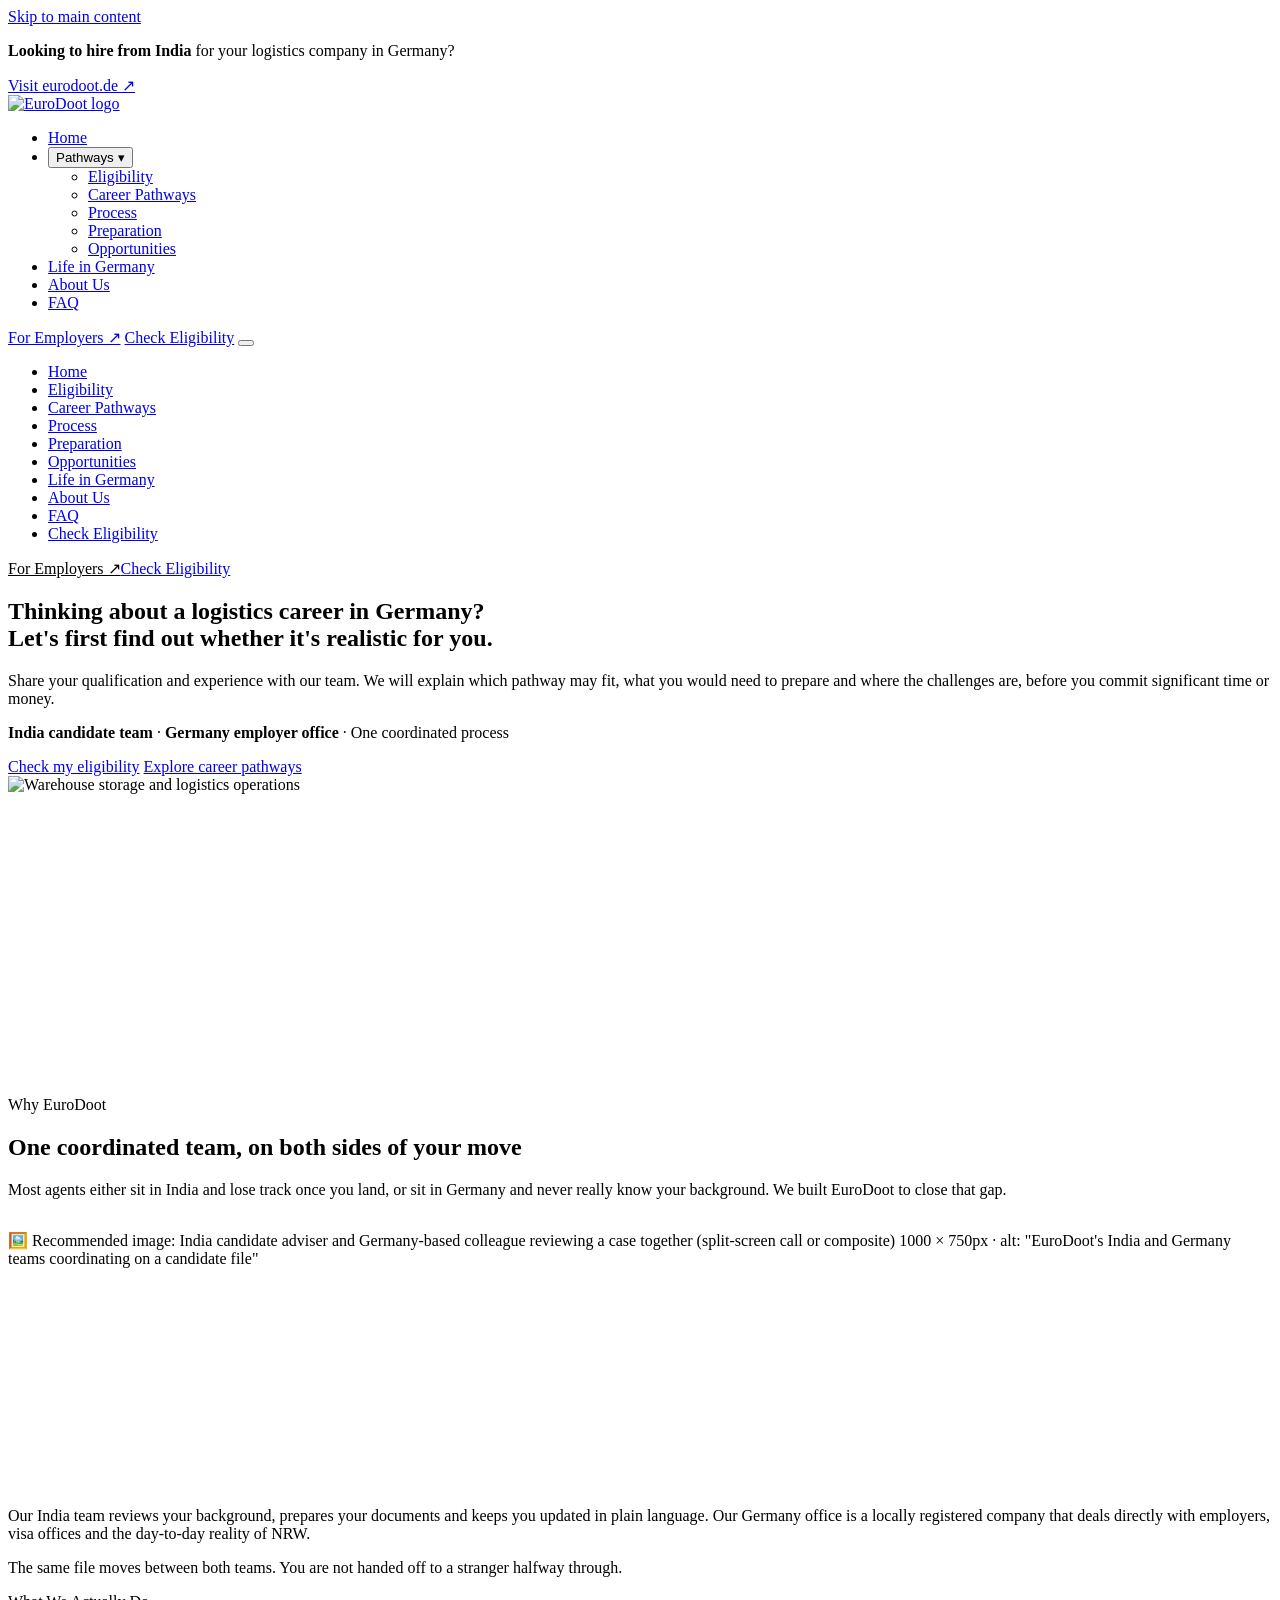
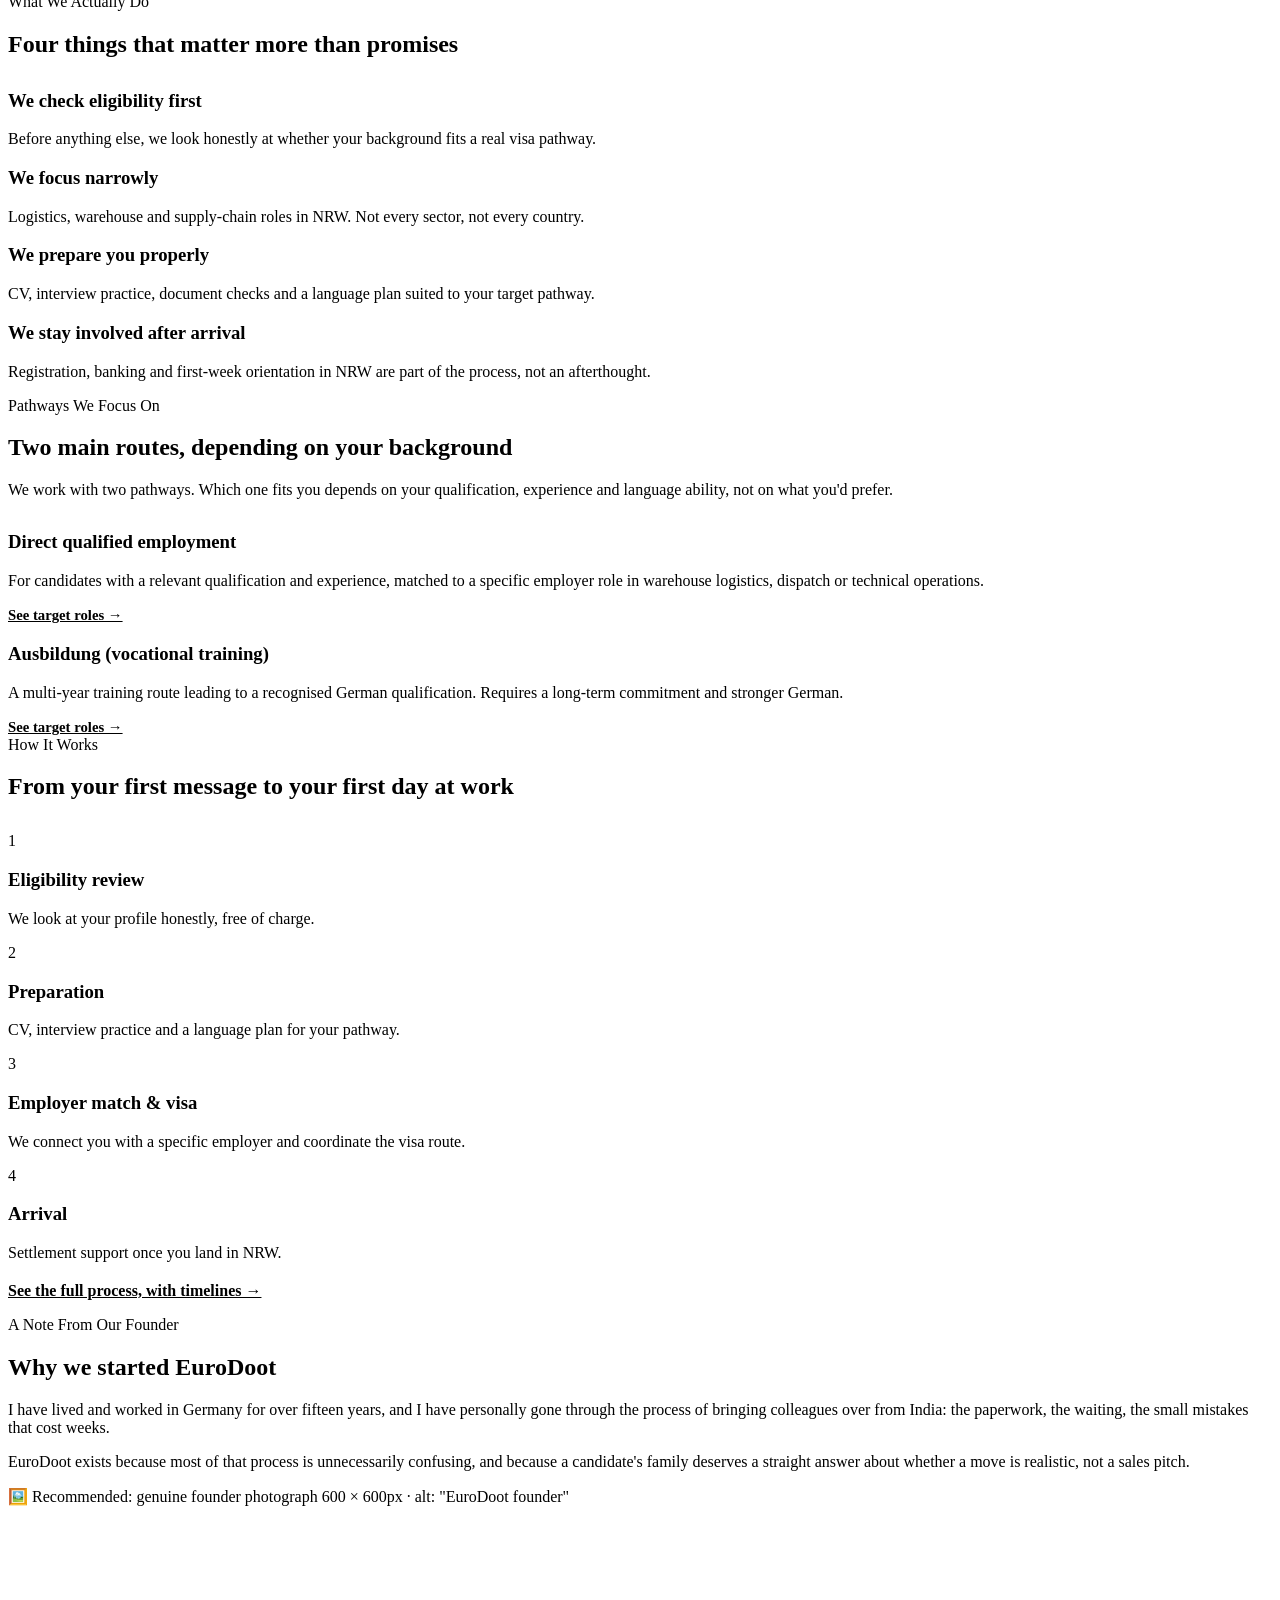
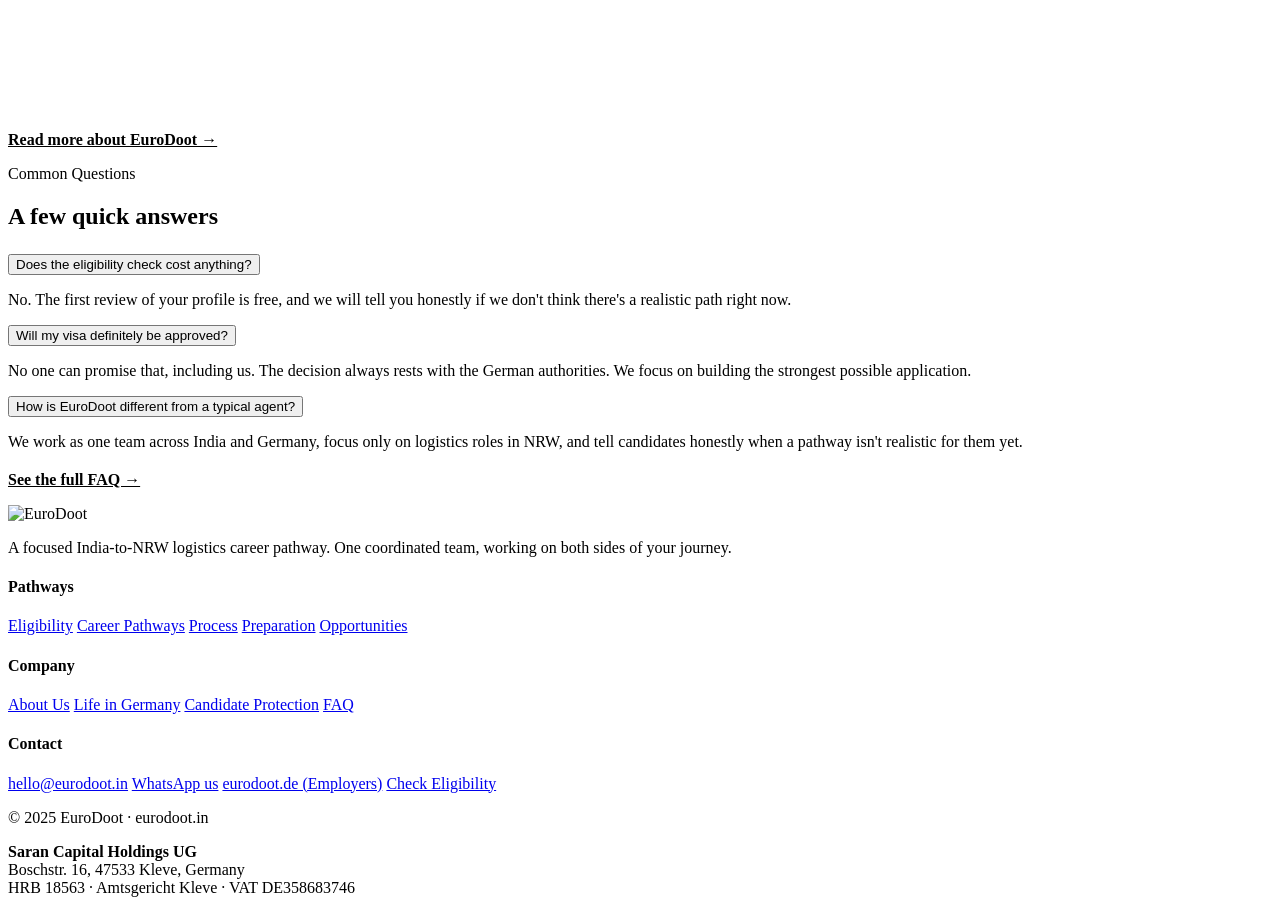
==== commit 1fe2af6f: "Add files via upload" ====
--- a/index.html
+++ b/index.html
@@ -3,944 +3,232 @@
 <head>
 <meta charset="UTF-8">
 <meta name="viewport" content="width=device-width, initial-scale=1.0">
-<title>EuroDoot — Your Career in Germany Starts Here</title>
-<link href="https://fonts.googleapis.com/css2?family=DM+Serif+Display:ital@0;1&family=DM+Sans:wght@300;400;500;600&display=swap" rel="stylesheet">
-<style>
-/* ── RESET & BASE ── */
-*,*::before,*::after{box-sizing:border-box;margin:0;padding:0}
-:root{
-  --burg:#8B1A3A; --crim:#C8213F; --dark:#0F0520;
-  --offwh:#FDF8F9; --lgrey:#F3EEF1; --divider:#E8D5DA;
-  --green:#1A5C38; --gold:#FFD166; --pink:#FFD4DC;
-  --text:#1A0A12; --muted:#6B3A50; --body:#3A1020;
-  --white:#FFFFFF;
-  --ff-head:'DM Serif Display',Georgia,serif;
-  --ff-body:'DM Sans',system-ui,sans-serif;
-  --max:1120px;
-  --r:10px;
+<title>Logistics Careers in Germany for Indian Candidates | EuroDoot</title>
+<meta name="description" content="EuroDoot helps eligible candidates from India explore logistics and warehouse careers in NRW, Germany. Free eligibility review, no guarantees, no pressure.">
+<link rel="canonical" href="https://eurodoot.in/index.html">
+<meta property="og:type" content="website">
+<meta property="og:title" content="Logistics Careers in Germany for Indian Candidates | EuroDoot">
+<meta property="og:description" content="EuroDoot helps eligible candidates from India explore logistics and warehouse careers in NRW, Germany. Free eligibility review, no guarantees, no pressure.">
+<meta property="og:url" content="https://eurodoot.in/index.html">
+<meta property="og:site_name" content="EuroDoot">
+<meta name="twitter:card" content="summary">
+<meta name="twitter:title" content="Logistics Careers in Germany for Indian Candidates | EuroDoot">
+<meta name="twitter:description" content="EuroDoot helps eligible candidates from India explore logistics and warehouse careers in NRW, Germany. Free eligibility review, no guarantees, no pressure.">
+<link rel="icon" href="assets/images/favicon.png" sizes="32x32">
+<link href="https://fonts.googleapis.com/css2?family=Playfair+Display:ital,wght@0,400;0,600;1,400&family=Outfit:wght@300;400;500;600;700&display=swap" rel="stylesheet">
+<link rel="stylesheet" href="assets/style.css">
+<script type="application/ld+json">
+{
+  "@context": "https://schema.org",
+  "@type": "WebSite",
+  "name": "EuroDoot",
+  "url": "https://eurodoot.in",
+  "description": "EuroDoot helps eligible candidates from India explore logistics careers in North Rhine-Westphalia, Germany."
 }
-html{scroll-behavior:smooth}
-body{font-family:var(--ff-body);color:var(--text);background:var(--white);line-height:1.6;overflow-x:hidden}
-
-/* ── NAV ── */
-nav{
-  position:fixed;top:0;left:0;right:0;z-index:100;
-  background:rgba(15,5,32,0.96);backdrop-filter:blur(12px);
-  border-bottom:1px solid rgba(139,26,58,0.3);
-}
-.nav-inner{max-width:var(--max);margin:0 auto;padding:0 2rem;height:64px;display:flex;align-items:center;justify-content:space-between;gap:2rem}
-.nav-logo{font-family:var(--ff-head);font-size:1.5rem;color:var(--white);text-decoration:none;display:flex;align-items:center;gap:4px}
-.nav-logo span{color:var(--pink)}
-.nav-links{display:flex;align-items:center;gap:1.75rem;list-style:none}
-.nav-links a{color:rgba(255,255,255,0.75);text-decoration:none;font-size:.875rem;font-weight:500;transition:color .2s}
-.nav-links a:hover{color:var(--white)}
-.nav-employer{border:1px solid rgba(255,209,102,0.5);color:var(--gold)!important;border-radius:6px;padding:5px 14px!important;font-size:.8rem!important;letter-spacing:.5px;transition:background .2s,color .2s!important}
-.nav-employer:hover{background:var(--gold)!important;color:var(--dark)!important}
-.nav-cta{background:var(--burg);color:var(--white)!important;border-radius:6px;padding:6px 18px!important;font-weight:600!important;font-size:.85rem!important;transition:background .2s!important}
-.nav-cta:hover{background:var(--crim)!important}
-
-/* ── HERO ── */
-.hero{
-  min-height:100vh;
-  background:linear-gradient(150deg,#050110 0%,#0F0520 40%,#1a0a30 70%,#0a1430 100%);
-  display:flex;flex-direction:column;align-items:center;justify-content:center;
-  text-align:center;padding:7rem 2rem 4rem;position:relative;overflow:hidden;
-}
-.hero::before{
-  content:'';position:absolute;inset:0;
-  background:radial-gradient(ellipse 80% 60% at 50% 30%,rgba(139,26,58,0.18) 0%,transparent 70%);
-}
-.hero::after{
-  content:'';position:absolute;bottom:0;left:0;right:0;height:120px;
-  background:linear-gradient(to bottom,transparent,var(--white));
-}
-.hero-inner{position:relative;z-index:1;max-width:780px}
-.hero-eyebrow{
-  display:inline-flex;align-items:center;gap:8px;
-  background:rgba(255,209,102,0.1);border:1px solid rgba(255,209,102,0.3);
-  color:var(--gold);font-size:.8rem;font-weight:600;letter-spacing:.8px;text-transform:uppercase;
-  padding:6px 16px;border-radius:20px;margin-bottom:1.5rem;
-}
-.hero-eyebrow::before{content:'★';font-size:.7rem}
-.hero h1{font-family:var(--ff-head);font-size:clamp(2.6rem,6vw,4.2rem);color:var(--white);line-height:1.1;margin-bottom:1.25rem;font-weight:400}
-.hero h1 em{color:var(--gold);font-style:italic}
-.hero-sub{font-size:1.1rem;color:rgba(255,255,255,0.65);max-width:580px;margin:0 auto 2.5rem;line-height:1.7}
-.hero-actions{display:flex;gap:12px;justify-content:center;flex-wrap:wrap;margin-bottom:3.5rem}
-.btn{display:inline-flex;align-items:center;gap:8px;border-radius:8px;font-weight:600;font-size:.9rem;cursor:pointer;text-decoration:none;transition:all .2s;border:none;padding:14px 26px}
-.btn-primary{background:var(--burg);color:var(--white)}
-.btn-primary:hover{background:var(--crim);transform:translateY(-1px)}
-.btn-ghost{background:rgba(255,255,255,0.08);border:1px solid rgba(255,255,255,0.2);color:var(--white)}
-.btn-ghost:hover{background:rgba(255,255,255,0.14)}
-.hero-stats{display:flex;gap:2rem;justify-content:center;flex-wrap:wrap}
-.stat{text-align:center}
-.stat-n{font-family:var(--ff-head);font-size:2rem;color:var(--gold);line-height:1;display:block}
-.stat-l{font-size:.75rem;color:rgba(255,255,255,0.5);text-transform:uppercase;letter-spacing:.6px;margin-top:3px;display:block}
-
-/* ── SECTION COMMON ── */
-section{padding:5rem 2rem}
-.container{max-width:var(--max);margin:0 auto}
-.section-label{font-size:.75rem;font-weight:600;letter-spacing:1.2px;text-transform:uppercase;color:var(--burg);margin-bottom:.75rem}
-.section-title{font-family:var(--ff-head);font-size:clamp(1.8rem,3.5vw,2.6rem);color:var(--dark);line-height:1.15;margin-bottom:1rem;font-weight:400}
-.section-sub{font-size:1rem;color:var(--muted);max-width:560px;line-height:1.7}
-
-/* ── EMPLOYER BANNER ── */
-.emp-banner{background:var(--dark);padding:1rem 2rem}
-.emp-banner-inner{max-width:var(--max);margin:0 auto;display:flex;align-items:center;justify-content:space-between;gap:1rem;flex-wrap:wrap}
-.emp-banner p{color:rgba(255,255,255,0.6);font-size:.85rem}
-.emp-banner p strong{color:var(--white)}
-.emp-link{font-size:.82rem;color:var(--gold);font-weight:600;text-decoration:none;display:flex;align-items:center;gap:5px;border:1px solid rgba(255,209,102,0.4);padding:5px 14px;border-radius:5px;transition:all .2s}
-.emp-link:hover{background:var(--gold);color:var(--dark)}
-
-/* ── DEMAND / NEWS STRIP ── */
-.demand{background:var(--offwh);border-top:1px solid var(--divider);padding:3.5rem 2rem}
-.demand-grid{display:grid;grid-template-columns:repeat(auto-fit,minmax(300px,1fr));gap:1.5rem;margin-top:2.5rem}
-.demand-card{background:var(--white);border:1px solid var(--divider);border-radius:var(--r);padding:1.5rem;display:flex;gap:1rem;align-items:flex-start;box-shadow:0 2px 8px rgba(139,26,58,0.06);transition:box-shadow .2s}
-.demand-card:hover{box-shadow:0 4px 18px rgba(139,26,58,0.1)}
-.demand-icon{width:42px;height:42px;border-radius:8px;background:var(--burg);display:flex;align-items:center;justify-content:center;color:var(--white);font-size:1.1rem;flex-shrink:0}
-.demand-body h4{font-size:.95rem;font-weight:600;color:var(--dark);margin-bottom:4px}
-.demand-body p{font-size:.85rem;color:var(--muted);line-height:1.5}
-.demand-body cite{font-size:.75rem;color:var(--burg);font-style:normal;font-weight:500;margin-top:6px;display:block}
-
-/* ── SERVICES / WHY ── */
-.why{padding:5rem 2rem;background:var(--white)}
-.why-grid{display:grid;grid-template-columns:repeat(auto-fit,minmax(240px,1fr));gap:1.25rem;margin-top:3rem}
-.why-card{border:1px solid var(--divider);border-radius:var(--r);padding:1.75rem;background:var(--offwh);transition:all .2s;cursor:default;position:relative;overflow:hidden}
-.why-card::before{content:'';position:absolute;left:0;top:0;bottom:0;width:3px;background:var(--burg);opacity:0;transition:opacity .2s}
-.why-card:hover::before{opacity:1}
-.why-card:hover{border-color:var(--burg);box-shadow:0 4px 20px rgba(139,26,58,0.08)}
-.why-num{font-family:var(--ff-head);font-size:2.5rem;color:var(--divider);line-height:1;margin-bottom:.75rem;font-weight:400}
-.why-title{font-size:1rem;font-weight:600;color:var(--dark);margin-bottom:.5rem}
-.why-text{font-size:.875rem;color:var(--muted);line-height:1.6}
-
-/* ── JOBS ── */
-.jobs{background:var(--offwh);padding:5rem 2rem}
-.jobs-grid{display:grid;gap:1rem;margin-top:2.5rem}
-.job-card{background:var(--white);border:1px solid var(--divider);border-radius:var(--r);padding:1.5rem 1.75rem;display:grid;grid-template-columns:1fr auto;gap:1rem;align-items:center;transition:all .2s}
-.job-card:hover{border-color:var(--burg);box-shadow:0 4px 18px rgba(139,26,58,0.09)}
-.job-badge{display:inline-flex;align-items:center;gap:5px;background:#EFF6FF;color:#1E40AF;font-size:.72rem;font-weight:600;padding:3px 9px;border-radius:4px;margin-bottom:.5rem;letter-spacing:.3px}
-.job-badge.ausb{background:#F0FDF4;color:#1A5C38}
-.job-title{font-size:1.1rem;font-weight:600;color:var(--dark);margin-bottom:.35rem}
-.job-meta{display:flex;flex-wrap:wrap;gap:.5rem .85rem}
-.job-tag{font-size:.8rem;color:var(--muted);display:flex;align-items:center;gap:4px}
-.job-tag::before{content:'·';color:var(--divider)}
-.job-tag:first-child::before{display:none}
-.job-salary{font-family:var(--ff-head);font-size:1.35rem;color:var(--burg);white-space:nowrap;font-weight:400}
-.job-actions{display:flex;flex-direction:column;align-items:flex-end;gap:.5rem}
-.btn-apply{background:var(--burg);color:var(--white);border-radius:6px;padding:9px 20px;font-size:.85rem;font-weight:600;text-decoration:none;transition:background .2s}
-.btn-apply:hover{background:var(--crim)}
-
-/* ── HOW IT WORKS ── */
-.how{background:var(--dark);color:var(--white);padding:5rem 2rem;position:relative;overflow:hidden}
-.how::before{content:'';position:absolute;top:-80px;right:-80px;width:400px;height:400px;border-radius:50%;background:radial-gradient(circle,rgba(139,26,58,0.15),transparent 70%)}
-.how .section-title{color:var(--white)}
-.how .section-sub{color:rgba(255,255,255,0.55)}
-.steps-flow{display:grid;grid-template-columns:repeat(auto-fit,minmax(200px,1fr));gap:1.5rem;margin-top:3rem;position:relative}
-.step{background:rgba(255,255,255,0.04);border:1px solid rgba(255,255,255,0.08);border-radius:var(--r);padding:1.5rem 1.25rem;position:relative}
-.step-num{width:32px;height:32px;border-radius:50%;background:var(--burg);color:var(--white);font-size:.85rem;font-weight:700;display:flex;align-items:center;justify-content:center;margin-bottom:1rem}
-.step-title{font-size:.95rem;font-weight:600;color:var(--white);margin-bottom:.4rem}
-.step-text{font-size:.82rem;color:rgba(255,255,255,0.55);line-height:1.55}
-.step-duration{font-size:.75rem;color:var(--gold);margin-top:.6rem;font-weight:500}
-
-/* ── FEE STRUCTURE ── */
-.fee-section{background:rgba(255,255,255,0.03);border-top:1px solid rgba(255,255,255,0.06);margin-top:4rem;padding-top:3rem}
-.fee-title{font-family:var(--ff-head);font-size:1.5rem;color:var(--white);margin-bottom:.5rem;font-weight:400}
-.fee-intro{font-size:.9rem;color:rgba(255,255,255,0.55);margin-bottom:2rem;max-width:600px;line-height:1.6}
-.milestones{display:grid;grid-template-columns:repeat(auto-fit,minmax(260px,1fr));gap:1.25rem}
-.milestone{background:rgba(255,255,255,0.05);border:1px solid rgba(255,255,255,0.08);border-radius:var(--r);padding:1.5rem;border-top:2px solid}
-.milestone:nth-child(1){border-top-color:var(--burg)}
-.milestone:nth-child(2){border-top-color:var(--gold)}
-.milestone:nth-child(3){border-top-color:var(--green)}
-.milestone-num{font-size:.72rem;font-weight:600;letter-spacing:.8px;text-transform:uppercase;color:rgba(255,255,255,0.45);margin-bottom:.75rem}
-.milestone-when{font-size:.9rem;font-weight:600;color:var(--white);margin-bottom:.4rem}
-.milestone-amount{font-family:var(--ff-head);font-size:1.8rem;color:var(--gold);line-height:1;margin-bottom:.75rem;font-weight:400}
-.milestone-what{font-size:.82rem;color:rgba(255,255,255,0.55);line-height:1.6}
-.fee-note{margin-top:1.5rem;background:rgba(139,26,58,0.15);border:1px solid rgba(139,26,58,0.3);border-radius:8px;padding:1rem 1.25rem;font-size:.82rem;color:rgba(255,255,255,0.6);line-height:1.6}
-.fee-note strong{color:var(--pink)}
-
-/* ── CAREER ADVICE ── */
-.advice{background:var(--white);padding:5rem 2rem}
-.advice-grid{display:grid;grid-template-columns:1fr 1fr;gap:3rem;margin-top:3rem;align-items:start}
-.topic-list{display:flex;flex-direction:column;gap:.75rem}
-.topic{display:flex;align-items:flex-start;gap:1rem;padding:1rem 1.25rem;border-radius:8px;border:1px solid var(--divider);background:var(--offwh);transition:all .2s;cursor:pointer}
-.topic:hover{border-color:var(--burg);background:var(--white);box-shadow:0 2px 12px rgba(139,26,58,0.07)}
-.topic-dot{width:8px;height:8px;border-radius:50%;flex-shrink:0;margin-top:6px}
-.topic-body h4{font-size:.92rem;font-weight:600;color:var(--dark);margin-bottom:2px}
-.topic-body p{font-size:.82rem;color:var(--muted);line-height:1.5}
-.consult-card{background:var(--dark);border-radius:var(--r);padding:2rem;position:sticky;top:80px}
-.consult-card h3{font-family:var(--ff-head);font-size:1.4rem;color:var(--white);margin-bottom:.5rem;font-weight:400}
-.consult-card p{font-size:.85rem;color:rgba(255,255,255,0.55);line-height:1.6;margin-bottom:1.5rem}
-.time-options{display:grid;grid-template-columns:1fr 1fr;gap:.5rem;margin-bottom:1.5rem}
-.time-opt{background:rgba(255,255,255,0.06);border:1px solid rgba(255,255,255,0.1);border-radius:7px;padding:.75rem;text-align:center;cursor:pointer;transition:all .2s}
-.time-opt:hover,.time-opt.active{background:rgba(139,26,58,0.3);border-color:var(--burg)}
-.time-opt span{display:block;font-size:.82rem;color:rgba(255,255,255,0.6);margin-top:2px}
-.time-opt strong{color:var(--white);font-size:.88rem}
-.consult-note{font-size:.78rem;color:rgba(255,255,255,0.35);line-height:1.5;margin-top:1rem}
-.resources{margin-top:2rem}
-.resource-item{display:flex;align-items:center;gap:.75rem;padding:.85rem 0;border-bottom:1px solid var(--divider)}
-.resource-item:last-child{border-bottom:none}
-.resource-icon{width:36px;height:36px;border-radius:7px;background:var(--offwh);display:flex;align-items:center;justify-content:center;font-size:1rem;flex-shrink:0}
-.resource-body{flex:1}
-.resource-body h5{font-size:.88rem;font-weight:600;color:var(--dark);margin-bottom:1px}
-.resource-body p{font-size:.78rem;color:var(--muted)}
-.resource-link{font-size:.8rem;color:var(--burg);font-weight:600;text-decoration:none}
-
-/* ── ABOUT ── */
-.about{background:var(--offwh);padding:5rem 2rem}
-.about-lead{max-width:680px;margin-bottom:3.5rem}
-.about-lead p{font-size:1.05rem;color:var(--body);line-height:1.75;margin-bottom:1rem}
-.team-grid{display:grid;grid-template-columns:1fr 1fr;gap:2rem;margin-bottom:3rem}
-.team-side{background:var(--white);border-radius:var(--r);border:1px solid var(--divider);overflow:hidden}
-.team-header{padding:1.25rem 1.5rem;display:flex;align-items:center;gap:.75rem}
-.team-flag{font-size:1.6rem;line-height:1}
-.team-header h3{font-size:1rem;font-weight:600;color:var(--dark);margin-bottom:1px}
-.team-header p{font-size:.78rem;color:var(--muted)}
-.team-body{padding:0 1.5rem 1.5rem}
-.team-member{padding:1rem 0;border-bottom:1px solid var(--divider);display:flex;gap:.75rem;align-items:flex-start}
-.team-member:last-child{border-bottom:none}
-.member-avatar{width:40px;height:40px;border-radius:50%;flex-shrink:0;display:flex;align-items:center;justify-content:center;font-size:.85rem;font-weight:600;color:var(--white)}
-.member-info h4{font-size:.9rem;font-weight:600;color:var(--dark);margin-bottom:1px}
-.member-role{font-size:.78rem;color:var(--burg);font-weight:500;margin-bottom:3px}
-.member-desc{font-size:.78rem;color:var(--muted);line-height:1.5}
-.promise-grid{display:grid;grid-template-columns:repeat(auto-fit,minmax(220px,1fr));gap:1rem;margin-top:2rem}
-.promise{background:var(--white);border:1px solid var(--divider);border-radius:8px;padding:1.25rem;display:flex;gap:.75rem;align-items:flex-start}
-.promise-arrow{color:var(--burg);font-size:1.1rem;font-weight:700;flex-shrink:0;margin-top:1px}
-.promise p{font-size:.85rem;color:var(--body);line-height:1.55}
-.promise strong{color:var(--dark)}
-
-/* ── FAQ ── */
-.faq{background:var(--white);padding:5rem 2rem}
-.faq-list{max-width:720px;margin-top:2.5rem}
-.faq-item{border-bottom:1px solid var(--divider);overflow:hidden}
-.faq-q{width:100%;background:none;border:none;text-align:left;padding:1.1rem 0;display:flex;justify-content:space-between;align-items:center;gap:1rem;cursor:pointer;font-size:.95rem;font-weight:600;color:var(--dark);font-family:var(--ff-body)}
-.faq-q::after{content:'+';color:var(--burg);font-size:1.2rem;flex-shrink:0;font-weight:300;transition:transform .25s}
-.faq-item.open .faq-q::after{transform:rotate(45deg)}
-.faq-a{max-height:0;overflow:hidden;transition:max-height .35s ease}
-.faq-item.open .faq-a{max-height:300px}
-.faq-a p{font-size:.88rem;color:var(--body);line-height:1.7;padding-bottom:1.1rem}
-
-/* ── CTA BAND ── */
-.cta-band{background:var(--burg);padding:4rem 2rem;text-align:center;position:relative;overflow:hidden}
-.cta-band::before{content:'';position:absolute;inset:0;background:linear-gradient(135deg,rgba(200,33,63,0.4),transparent 60%)}
-.cta-band h2{font-family:var(--ff-head);font-size:clamp(1.8rem,3vw,2.4rem);color:var(--white);margin-bottom:.75rem;position:relative;font-weight:400}
-.cta-band p{color:rgba(255,255,255,0.75);margin-bottom:2rem;position:relative;font-size:1rem}
-.cta-form{display:flex;gap:.75rem;justify-content:center;flex-wrap:wrap;position:relative}
-.cta-input{height:48px;border-radius:8px;border:none;padding:0 1rem;font-size:.9rem;width:260px;font-family:var(--ff-body);outline:2px solid transparent;transition:outline .2s}
-.cta-input:focus{outline:2px solid var(--gold)}
-.cta-submit{height:48px;background:var(--gold);color:var(--dark);border:none;border-radius:8px;padding:0 22px;font-weight:700;font-size:.9rem;cursor:pointer;transition:background .2s;font-family:var(--ff-body)}
-.cta-submit:hover{background:#FFE080}
-
-/* ── FOOTER ── */
-footer{background:var(--dark);padding:3rem 2rem 1.5rem;color:rgba(255,255,255,0.55);font-size:.85rem}
-.footer-inner{max-width:var(--max);margin:0 auto}
-.footer-top{display:grid;grid-template-columns:1.5fr 1fr 1fr 1fr;gap:2rem;padding-bottom:2rem;border-bottom:1px solid rgba(255,255,255,0.08)}
-.footer-brand .logo{font-family:var(--ff-head);font-size:1.4rem;color:var(--white);margin-bottom:.5rem}
-.footer-brand .logo span{color:var(--pink)}
-.footer-brand p{font-size:.82rem;line-height:1.6;color:rgba(255,255,255,0.4);max-width:220px;margin-bottom:1rem}
-.footer-contact a{display:block;color:var(--pink);text-decoration:none;font-size:.82rem;margin-bottom:.3rem}
-.footer-col h4{font-size:.78rem;font-weight:600;color:var(--white);letter-spacing:.5px;text-transform:uppercase;margin-bottom:.85rem}
-.footer-col ul{list-style:none}
-.footer-col li{margin-bottom:.5rem}
-.footer-col a{color:rgba(255,255,255,0.45);text-decoration:none;font-size:.82rem;transition:color .2s}
-.footer-col a:hover{color:var(--white)}
-.footer-bottom{display:flex;justify-content:space-between;align-items:center;padding-top:1.5rem;gap:1rem;flex-wrap:wrap}
-.footer-bottom p{font-size:.78rem;color:rgba(255,255,255,0.3)}
-.parent-brand{font-size:.78rem;color:rgba(255,255,255,0.3);text-align:right}
-.parent-brand strong{color:rgba(255,255,255,0.55)}
-
-/* ── APPLY MODAL ── */
-.modal-bg{position:fixed;inset:0;background:rgba(10,2,20,0.85);z-index:200;display:none;align-items:center;justify-content:center;padding:1.5rem}
-.modal-bg.open{display:flex}
-.modal{background:var(--white);border-radius:14px;width:100%;max-width:500px;overflow:hidden;animation:slideUp .3s ease}
-@keyframes slideUp{from{opacity:0;transform:translateY(20px)}to{opacity:1;transform:translateY(0)}}
-.modal-head{background:var(--dark);padding:1.5rem;display:flex;justify-content:space-between;align-items:flex-start}
-.modal-head h3{font-family:var(--ff-head);color:var(--white);font-size:1.25rem;font-weight:400}
-.modal-head p{font-size:.82rem;color:rgba(255,255,255,0.5);margin-top:3px}
-.modal-close{background:none;border:none;color:rgba(255,255,255,0.5);font-size:1.5rem;cursor:pointer;line-height:1;transition:color .2s;padding:0}
-.modal-close:hover{color:var(--white)}
-.modal-body{padding:1.75rem}
-.modal-job-tag{display:inline-block;background:var(--offwh);border:1px solid var(--divider);border-radius:4px;font-size:.78rem;color:var(--burg);font-weight:600;padding:3px 10px;margin-bottom:1.25rem}
-.form-row{margin-bottom:1.1rem}
-.form-row label{display:block;font-size:.8rem;font-weight:600;color:var(--dark);margin-bottom:.35rem}
-.form-row input,.form-row select,.form-row textarea{width:100%;border:1px solid var(--divider);border-radius:7px;padding:.65rem .9rem;font-size:.88rem;font-family:var(--ff-body);color:var(--text);background:var(--white);outline:none;transition:border .2s}
-.form-row input:focus,.form-row select:focus,.form-row textarea:focus{border-color:var(--burg)}
-.form-row textarea{resize:vertical;min-height:80px}
-.form-2col{display:grid;grid-template-columns:1fr 1fr;gap:.75rem}
-.form-submit{width:100%;background:var(--burg);color:var(--white);border:none;border-radius:8px;padding:.9rem;font-weight:700;font-size:.92rem;cursor:pointer;font-family:var(--ff-body);transition:background .2s;margin-top:.5rem}
-.form-submit:hover{background:var(--crim)}
-.form-note{font-size:.75rem;color:var(--muted);text-align:center;margin-top:.75rem;line-height:1.5}
-
-/* ── MOBILE ── */
-@media(max-width:768px){
-  .nav-links{display:none}
-  .advice-grid,.team-grid,.footer-top{grid-template-columns:1fr}
-  .form-2col{grid-template-columns:1fr}
-  .hero-stats{gap:1.5rem}
-}
-</style>
+</script>
+
 </head>
 <body>
-
-<!-- EMPLOYER BANNER -->
-<div class="emp-banner">
-  <div class="emp-banner-inner">
-    <p>Looking to <strong>hire from India</strong> for your logistics company in Germany?</p>
-    <a href="https://eurodoot.de" class="emp-link" target="_blank">Go to Employer Site ↗</a>
+<a href="#main" class="skip-link">Skip to main content</a>
+<div class="top-banner">
+  <div class="tb-inner">
+    <p><strong>Looking to hire from India</strong> for your logistics company in Germany?</p>
+    <a href="https://eurodoot.de" class="tb-link" target="_blank" rel="noopener">Visit eurodoot.de ↗</a>
   </div>
 </div>
-
-<!-- NAV -->
-<nav>
+<header class="site-nav">
   <div class="nav-inner">
-    <a href="#home" class="nav-logo">Euro<span>Doot</span></a>
-    <ul class="nav-links">
-      <li><a href="#jobs">Jobs in Germany</a></li>
-      <li><a href="#how">How It Works</a></li>
-      <li><a href="#advice">Career Advice</a></li>
-      <li><a href="#about">About Us</a></li>
-      <li><a href="#faq">FAQ</a></li>
-      <li><a href="https://eurodoot.de" class="nav-employer" target="_blank">For Employers ↗</a></li>
-      <li><a href="#apply" class="nav-cta" onclick="applyWA('General Enquiry')">Apply Now</a></li>
-    </ul>
-  </div>
-</nav>
-
-<!-- HERO -->
-<section class="hero" id="home">
-  <div class="hero-inner">
-    <div class="hero-eyebrow">Germany is actively recruiting from India</div>
-    <h1>Your career in<br><em>Germany</em> starts here</h1>
-    <p class="hero-sub">Real jobs. Verified employers. Full support from your first application to your first day at work — guided by people who have done it themselves.</p>
-    <div class="hero-actions">
-      <a href="#jobs" class="btn btn-primary">See open positions →</a>
-      <a href="#how" class="btn btn-ghost">How it works</a>
-    </div>
-    <div class="hero-stats">
-      <div class="stat"><span class="stat-n">50+</span><span class="stat-l">Candidates ready</span></div>
-      <div class="stat"><span class="stat-n">NRW</span><span class="stat-l">Our focus region</span></div>
-      <div class="stat"><span class="stat-n">A1</span><span class="stat-l">German before you go</span></div>
-      <div class="stat"><span class="stat-n">100%</span><span class="stat-l">Legal & direct</span></div>
-    </div>
-  </div>
-</section>
-
-<!-- DEMAND EVIDENCE -->
-<section class="demand" id="demand">
-  <div class="container">
-    <div class="section-label">Why now</div>
-    <h2 class="section-title">Germany is not just open — it is <em style="font-style:italic;color:var(--burg)">calling</em></h2>
-    <p class="section-sub">This is not speculation. Germany has changed its laws, signed agreements with India, and increased visa quotas specifically to welcome Indian workers.</p>
-    <div class="demand-grid">
-      <div class="demand-card">
-        <div class="demand-icon">🤝</div>
-        <div class="demand-body">
-          <h4>India–Germany Migration Partnership</h4>
-          <p>Both governments signed the Migration and Mobility Partnership Agreement in 2022, creating a formal bilateral framework to facilitate legal work migration from India to Germany.</p>
-          <cite>Government of India & Federal Republic of Germany, 2022</cite>
-        </div>
-      </div>
-      <div class="demand-card">
-        <div class="demand-icon">📈</div>
-        <div class="demand-body">
-          <h4>Visa quota raised from 20,000 to 90,000</h4>
-          <p>Germany increased the skilled worker visa quota for Indian citizens from 20,000 to 90,000 per year. Indian workers in Germany grew from 23,320 in 2015 to 136,670 in 2024.</p>
-          <cite>German Federal Statistics Office, 2024</cite>
-        </div>
-      </div>
-      <div class="demand-card">
-        <div class="demand-icon">🏭</div>
-        <div class="demand-body">
-          <h4>288,000 foreign workers needed every year</h4>
-          <p>Germany requires 288,000 foreign workers annually to sustain its economy. Logistics and transport are officially listed shortage occupations with fast-track visa pathways.</p>
-          <cite>Bertelsmann Foundation, 2024</cite>
-        </div>
-      </div>
-      <div class="demand-card">
-        <div class="demand-icon">⚖️</div>
-        <div class="demand-body">
-          <h4>Chancenkarte — the new entry route</h4>
-          <p>Since 2024, qualified candidates can enter Germany on the Chancenkarte (§ 20a AufenthG) to look for work — even before a contract is signed. The process has never been easier.</p>
-          <cite>German Fachkräfteeinwanderungsgesetz Reform, 2023–2024</cite>
-        </div>
-      </div>
-      <div class="demand-card">
-        <div class="demand-icon">🚛</div>
-        <div class="demand-body">
-          <h4>Logistics is on the official shortage list</h4>
-          <p>Transport and logistics professionals are included in Germany's official Engpassberufe (shortage occupation) list, giving applicants priority treatment and faster visa approvals.</p>
-          <cite>Bundesagentur für Arbeit, 2024–2025</cite>
-        </div>
-      </div>
-      <div class="demand-card">
-        <div class="demand-icon">🌍</div>
-        <div class="demand-body">
-          <h4>NRW: India's largest community hub in Germany</h4>
-          <p>Over 50,000 Indians already live in North Rhine-Westphalia. You will not be starting from zero — there is a ready community, temples, Indian stores, and support networks waiting.</p>
-          <cite>NRW State Statistics, 2024</cite>
-        </div>
-      </div>
-    </div>
-  </div>
-</section>
-
-<!-- WHY EURODOOT -->
-<section class="why" id="why">
-  <div class="container">
-    <div style="display:grid;grid-template-columns:1fr 1fr;gap:3rem;align-items:center;margin-bottom:3rem;flex-wrap:wrap">
+    <a href="index.html" class="nav-logo" aria-label="EuroDoot home"><img src="assets/images/logo.png" alt="EuroDoot logo"></a>
+    <nav aria-label="Primary">
+      <ul class="nav-links"><li><a href="index.html" aria-current="page">Home</a></li><li class="has-dropdown"><button type="button" aria-haspopup="true" aria-expanded="false">Pathways <span class="caret">▾</span></button><ul class="dropdown-menu"><li><a href="eligibility.html">Eligibility</a></li><li><a href="career-pathways.html">Career Pathways</a></li><li><a href="process.html">Process</a></li><li><a href="preparation.html">Preparation</a></li><li><a href="opportunities.html">Opportunities</a></li></ul></li><li><a href="life-in-nrw.html">Life in Germany</a></li><li><a href="about.html">About Us</a></li><li><a href="faq.html">FAQ</a></li></ul>
+    </nav>
+    <div class="nav-right">
+      <a href="https://eurodoot.de" class="nav-employer" target="_blank" rel="noopener">For Employers ↗</a>
+      <a href="apply.html" class="nav-cta">Check Eligibility</a>
+      <button class="nav-toggle" aria-label="Open menu" aria-expanded="false" aria-controls="mobilePanel">
+        <span></span><span></span><span></span>
+      </button>
+    </div>
+  </div>
+  <div class="mobile-panel" id="mobilePanel"><ul><li><a href="index.html" aria-current="page">Home</a></li><li><a href="eligibility.html">Eligibility</a></li><li><a href="career-pathways.html">Career Pathways</a></li><li><a href="process.html">Process</a></li><li><a href="preparation.html">Preparation</a></li><li><a href="opportunities.html">Opportunities</a></li><li><a href="life-in-nrw.html">Life in Germany</a></li><li><a href="about.html">About Us</a></li><li><a href="faq.html">FAQ</a></li><li><a href="apply.html">Check Eligibility</a></li></ul><a href="https://eurodoot.de" target="_blank" class="mobile-cta" style="background:#fff;border:1px solid var(--divider);color:var(--ink);margin-bottom:.6rem">For Employers ↗</a><a href="apply.html" class="mobile-cta">Check Eligibility</a></div>
+</header>
+
+<main id="main">
+
+<section class="home-hero">
+  <div class="container">
+    <div>
+      <h1>Thinking about a logistics career in Germany?<br>Let's first find out whether it's realistic for you.</h1>
+      <p class="lead">Share your qualification and experience with our team. We will explain which pathway may fit, what you would need to prepare and where the challenges are, before you commit significant time or money.</p>
+      <p class="trust-line"><strong>India candidate team</strong> &middot; <strong>Germany employer office</strong> &middot; One coordinated process</p>
+      <div class="hero-actions">
+        <a href="apply.html" class="btn btn-primary">Check my eligibility</a>
+        <a href="career-pathways.html" class="btn btn-ghost">Explore career pathways</a>
+      </div>
+    </div>
+    <div class="hero-img-wrap" style="border-radius:var(--r);overflow:hidden;min-height:320px">
+      <img src="assets/images/hero-warehouse.jpg" alt="Warehouse storage and logistics operations" style="width:100%;height:100%;object-fit:cover;display:block">
+    </div>
+  </div>
+</section>
+
+<section class="alt-bg">
+  <div class="container">
+    <span class="section-label">Why EuroDoot</span>
+    <h2>One coordinated team, on both sides of your move</h2>
+    <p class="section-sub">Most agents either sit in India and lose track once you land, or sit in Germany and never really know your background. We built EuroDoot to close that gap.</p>
+    <div class="grid-2" style="margin-top:2rem;align-items:center">
+      <div class="img-placeholder" style="min-height:260px">
+        <span class="ip-icon">🖼️</span>
+        <span>Recommended image: India candidate adviser and Germany-based colleague reviewing a case together (split-screen call or composite)</span>
+        <span class="ip-dims">1000 &times; 750px &middot; alt: "EuroDoot's India and Germany teams coordinating on a candidate file"</span>
+      </div>
       <div>
-        <div class="section-label">Our edge</div>
-        <h2 class="section-title">NRW. Logistics. Nothing else.</h2>
-        <p class="section-sub">We do not try to place people everywhere in every sector. We know the NRW logistics market — the employers, the process, the community — better than anyone. That focus is your advantage.</p>
-      </div>
-      <div style="background:var(--offwh);border-radius:var(--r);padding:1.75rem;border:1px solid var(--divider)">
-        <p style="font-size:.95rem;font-style:italic;color:var(--body);line-height:1.75;margin-bottom:1rem">"We run Germany operations under Saran Capital Holdings UG. We have placed people here ourselves, navigated every authority, and know the warehouses from the inside. This is not theory — it is what we do."</p>
-        <p style="font-size:.82rem;color:var(--muted);font-weight:500">EuroDoot Germany Team · NRW</p>
-      </div>
-    </div>
-    <div class="why-grid">
-      <div class="why-card"><div class="why-num">01</div><div class="why-title">NRW specialists</div><div class="why-text">We know the region, the warehouses, the authorities, and the 50,000-strong Indian community already settled in NRW.</div></div>
-      <div class="why-card"><div class="why-num">02</div><div class="why-title">Logistics only</div><div class="why-text">One sector, maximum depth. From Ausbildung to forklift drivers to logistics technicians — we know exactly what employers want.</div></div>
-      <div class="why-card"><div class="why-num">03</div><div class="why-title">Done it ourselves</div><div class="why-text">Our team has personally hired from India, navigated Agentur für Arbeit, immigration lawyers, health insurers, and local authorities.</div></div>
-      <div class="why-card"><div class="why-num">04</div><div class="why-title">Both sides covered</div><div class="why-text">A dedicated India team in Delhi handles candidate preparation, and a Germany team in NRW handles everything at this end.</div></div>
-      <div class="why-card"><div class="why-num">05</div><div class="why-title">50+ ready now</div><div class="why-text">More than 50 pre-screened candidates are identified and waiting. Background-checked, English-speaking, A1 German in progress.</div></div>
-      <div class="why-card"><div class="why-num">06</div><div class="why-title">Immigration support</div><div class="why-text">We collaborate with an immigration lawyer for case-specific advice, giving you — and the employer — an edge no one else has.</div></div>
-    </div>
-  </div>
-</section>
-
-<!-- JOBS -->
-<section class="jobs" id="jobs">
-  <div class="container">
-    <div class="section-label">Open positions</div>
-    <h2 class="section-title">Jobs in Germany — NRW Region</h2>
-    <p class="section-sub">All roles are in North Rhine-Westphalia with verified employers. Salaries are gross. We guide you through every step of the application.</p>
-    <div class="jobs-grid">
-
-      <div class="job-card">
-        <div>
-          <div class="job-badge">🏭 Warehouse</div>
-          <div class="job-title">Warehouse Operative</div>
-          <div class="job-meta">
-            <span class="job-tag">NRW, Germany</span>
-            <span class="job-tag">12th pass minimum</span>
-            <span class="job-tag">Basic English</span>
-            <span class="job-tag">Full-time · Permanent</span>
-          </div>
-        </div>
-        <div class="job-actions">
-          <div class="job-salary">€2,200/mo</div>
-          <a href="#" class="btn-apply" onclick="applyWA('Warehouse Operative');return false">Apply →</a>
-        </div>
-      </div>
-
-      <div class="job-card">
-        <div>
-          <div class="job-badge">🚛 Driving & Logistics</div>
-          <div class="job-title">Forklift / Logistics Driver</div>
-          <div class="job-meta">
-            <span class="job-tag">NRW, Germany</span>
-            <span class="job-tag">Valid driving licence</span>
-            <span class="job-tag">English required</span>
-            <span class="job-tag">Full-time · Permanent</span>
-          </div>
-        </div>
-        <div class="job-actions">
-          <div class="job-salary">€2,500/mo</div>
-          <a href="#" class="btn-apply" onclick="applyWA('Forklift / Logistics Driver');return false">Apply →</a>
-        </div>
-      </div>
-
-      <div class="job-card">
-        <div>
-          <div class="job-badge ausb">🎓 Ausbildung</div>
-          <div class="job-title">Ausbildung — Fachkraft für Lagerlogistik</div>
-          <div class="job-meta">
-            <span class="job-tag">NRW, Germany</span>
-            <span class="job-tag">12th pass minimum</span>
-            <span class="job-tag">English required</span>
-            <span class="job-tag">3-year vocational training</span>
-          </div>
-          <p style="font-size:.8rem;color:var(--muted);margin-top:.5rem;line-height:1.5">Includes health insurance, accommodation support, and a recognised German qualification at the end. Long-term visa path.</p>
-        </div>
-        <div class="job-actions">
-          <div class="job-salary">€1,150/mo<br><span style="font-size:.72rem;color:var(--muted);font-family:var(--ff-body)">+ benefits</span></div>
-          <a href="#" class="btn-apply" onclick="applyWA('Ausbildung - Fachkraft fuer Lagerlogistik');return false">Apply →</a>
-        </div>
-      </div>
-
-      <div class="job-card">
-        <div>
-          <div class="job-badge">📦 Warehouse</div>
-          <div class="job-title">Goods Receiving & Stock Controller</div>
-          <div class="job-meta">
-            <span class="job-tag">NRW, Germany</span>
-            <span class="job-tag">ITI / Diploma preferred</span>
-            <span class="job-tag">English required</span>
-            <span class="job-tag">Full-time · Permanent</span>
-          </div>
-        </div>
-        <div class="job-actions">
-          <div class="job-salary">€2,300/mo</div>
-          <a href="#" class="btn-apply" onclick="applyWA('Goods Receiving and Stock Controller');return false">Apply →</a>
-        </div>
-      </div>
-
-      <div class="job-card">
-        <div>
-          <div class="job-badge">🔧 Technical</div>
-          <div class="job-title">Warehouse Equipment Technician</div>
-          <div class="job-meta">
-            <span class="job-tag">NRW, Germany</span>
-            <span class="job-tag">ITI / Diploma in mechanical or electrical</span>
-            <span class="job-tag">English required</span>
-            <span class="job-tag">Full-time · Permanent</span>
-          </div>
-        </div>
-        <div class="job-actions">
-          <div class="job-salary">€2,800/mo</div>
-          <a href="#" class="btn-apply" onclick="applyWA('Warehouse Equipment Technician');return false">Apply →</a>
-        </div>
-      </div>
-
-      <div class="job-card">
-        <div>
-          <div class="job-badge ausb">🎓 Ausbildung</div>
-          <div class="job-title">Ausbildung — Berufskraftfahrer (HGV Driver Training)</div>
-          <div class="job-meta">
-            <span class="job-tag">NRW, Germany</span>
-            <span class="job-tag">Driving licence preferred</span>
-            <span class="job-tag">English required</span>
-            <span class="job-tag">3-year vocational training</span>
-          </div>
-          <p style="font-size:.8rem;color:var(--muted);margin-top:.5rem;line-height:1.5">Trains you to become a licensed HGV / truck driver in Germany. One of the highest-demand roles in the country.</p>
-        </div>
-        <div class="job-actions">
-          <div class="job-salary">€900/mo<br><span style="font-size:.72rem;color:var(--muted);font-family:var(--ff-body)">+ benefits</span></div>
-          <a href="#" class="btn-apply" onclick="applyWA('Ausbildung - Berufskraftfahrer HGV Driver');return false">Apply →</a>
-        </div>
-      </div>
-
-    </div>
-  </div>
-</section>
-
-<!-- HOW IT WORKS + FEE -->
-<section class="how" id="how">
-  <div class="container">
-    <div class="section-label" style="color:var(--pink)">The process</div>
-    <h2 class="section-title">How it works — from India to Germany</h2>
-    <p class="section-sub">We guide every step. Most candidates reach their first working day within 16–20 weeks of joining the programme.</p>
-    <div class="steps-flow">
-      <div class="step">
-        <div class="step-num">1</div>
-        <div class="step-title">You apply or reach out</div>
-        <div class="step-text">WhatsApp us, fill the form, or book a free consultation. We review your background and call you within 48 hours.</div>
-        <div class="step-duration">Day 1–2</div>
-      </div>
-      <div class="step">
-        <div class="step-num">2</div>
-        <div class="step-title">Screening & enrolment</div>
-        <div class="step-text">We assess your profile honestly. If you have a strong chance of placing in Germany, we enrol you into the programme. We only take candidates we believe in.</div>
-        <div class="step-duration">Week 1</div>
-      </div>
-      <div class="step">
-        <div class="step-num">3</div>
-        <div class="step-title">CV, coaching & interview prep</div>
-        <div class="step-text">We prepare your CV, coach you for German employer interviews, and help you create a video introduction. German A1 classes begin online.</div>
-        <div class="step-duration">Weeks 1–4</div>
-      </div>
-      <div class="step">
-        <div class="step-num">4</div>
-        <div class="step-title">Employer video interview</div>
-        <div class="step-text">We present your profile to matching employers in NRW. A video interview is arranged. We moderate and support the process on both sides.</div>
-        <div class="step-duration">Weeks 3–6</div>
-      </div>
-      <div class="step">
-        <div class="step-num">5</div>
-        <div class="step-title">Employer confirms — contracts signed</div>
-        <div class="step-text">Employer says yes. Employment or Ausbildung contract is signed. Document preparation, background checks, and visa application begin.</div>
-        <div class="step-duration">Week 6–8</div>
-      </div>
-      <div class="step">
-        <div class="step-num">6</div>
-        <div class="step-title">Visa approved</div>
-        <div class="step-text">We coordinate the full visa application with the German embassy. Our immigration lawyer advises on complex cases. Typical processing: 8–12 weeks.</div>
-        <div class="step-duration">Weeks 8–20</div>
-      </div>
-      <div class="step">
-        <div class="step-num">7</div>
-        <div class="step-title">Flight & arrival in NRW</div>
-        <div class="step-text">You fly to Germany. We receive you, help with Anmeldung (registration), bank account, health insurance, Steuer-ID, and everything you need to settle in.</div>
-        <div class="step-duration">Week 20–22</div>
-      </div>
-      <div class="step">
-        <div class="step-num">8</div>
-        <div class="step-title">First day at work</div>
-        <div class="step-text">You start your new life. We remain available by WhatsApp for any questions. The NRW Indian community is around you.</div>
-        <div class="step-duration">You're there.</div>
-      </div>
-    </div>
-
-    <!-- FEE STRUCTURE -->
-    <div class="fee-section">
-      <div class="fee-title">Programme Fees — Clear, structured, no surprises</div>
-      <p class="fee-intro">We invest real time and money in every candidate we enrol — coaching, CV preparation, interview practice, language class coordination, background checks. That is why fees are tied to programme milestones, not paid all at once.</p>
-      <div class="milestones">
-        <div class="milestone">
-          <div class="milestone-num">Milestone 1 · On Enrolment</div>
-          <div class="milestone-when">When: Once we accept you into the programme</div>
-          <div class="milestone-amount">₹15,000</div>
-          <div class="milestone-what">Covers: CV preparation, interview coaching, video intro guidance, profile building, job matching, and ongoing support while we actively work to place you with a German employer. We do not take just anyone — this fee reflects our commitment to your application.</div>
-        </div>
-        <div class="milestone">
-          <div class="milestone-num">Milestone 2 · On Employer Confirmation</div>
-          <div class="milestone-when">When: After your video interview — employer says yes</div>
-          <div class="milestone-amount">₹35,000</div>
-          <div class="milestone-what">Covers: Document preparation and legalisation, portfolio completion, background verification, German A1 language training (certified), and full coordination of your visa application. From here, the process moves quickly.</div>
-        </div>
-        <div class="milestone">
-          <div class="milestone-num">Milestone 3 · On Visa Approval</div>
-          <div class="milestone-when">When: Your visa is approved by the German embassy</div>
-          <div class="milestone-amount">Equivalent to 1 month's salary</div>
-          <div class="milestone-what">This final payment aligns with your success — it is only due when your visa is in hand and your departure is confirmed. It reflects the full value of the placement and covers arrival support, Anmeldung, and first-month onboarding in Germany.</div>
-        </div>
-      </div>
-      <div class="fee-note">
-        <strong>All fees are non-refundable.</strong> This is because real costs are incurred at each stage — coaching, language training, background checks, document processing, and immigration work. Payments must be made to the official EuroDoot bank account only. <strong>Never pay cash to any individual.</strong> A written receipt is issued for every payment.
-      </div>
-    </div>
-  </div>
-</section>
-
-<!-- CAREER ADVICE -->
-<section class="advice" id="advice">
-  <div class="container">
-    <div class="section-label">Guidance</div>
-    <h2 class="section-title">Career consulting & advice</h2>
-    <p class="section-sub">Free, honest guidance — whether you apply with us or not. We want you to make the right decision for your life.</p>
-    <div class="advice-grid">
+        <p>Our India team reviews your background, prepares your documents and keeps you updated in plain language. Our Germany office is a locally registered company that deals directly with employers, visa offices and the day-to-day reality of NRW.</p>
+        <p>The same file moves between both teams. You are not handed off to a stranger halfway through.</p>
+      </div>
+    </div>
+  </div>
+</section>
+
+<section>
+  <div class="container">
+    <span class="section-label">What We Actually Do</span>
+    <h2>Four things that matter more than promises</h2>
+    <div class="grid-4" style="margin-top:2rem">
+      <div class="card">
+        <h3>We check eligibility first</h3>
+        <p>Before anything else, we look honestly at whether your background fits a real visa pathway.</p>
+      </div>
+      <div class="card">
+        <h3>We focus narrowly</h3>
+        <p>Logistics, warehouse and supply-chain roles in NRW. Not every sector, not every country.</p>
+      </div>
+      <div class="card">
+        <h3>We prepare you properly</h3>
+        <p>CV, interview practice, document checks and a language plan suited to your target pathway.</p>
+      </div>
+      <div class="card">
+        <h3>We stay involved after arrival</h3>
+        <p>Registration, banking and first-week orientation in NRW are part of the process, not an afterthought.</p>
+      </div>
+    </div>
+  </div>
+</section>
+
+<section class="alt-bg">
+  <div class="container">
+    <span class="section-label">Pathways We Focus On</span>
+    <h2>Two main routes, depending on your background</h2>
+    <p class="section-sub">We work with two pathways. Which one fits you depends on your qualification, experience and language ability, not on what you'd prefer.</p>
+    <div class="grid-2" style="margin-top:2rem">
+      <div class="card-white">
+        <h3>Direct qualified employment</h3>
+        <p>For candidates with a relevant qualification and experience, matched to a specific employer role in warehouse logistics, dispatch or technical operations.</p>
+        <a href="career-pathways.html" style="color:var(--burg);font-weight:600;font-size:.92rem;text-decoration:underline">See target roles &rarr;</a>
+      </div>
+      <div class="card-white">
+        <h3>Ausbildung (vocational training)</h3>
+        <p>A multi-year training route leading to a recognised German qualification. Requires a long-term commitment and stronger German.</p>
+        <a href="career-pathways.html" style="color:var(--burg);font-weight:600;font-size:.92rem;text-decoration:underline">See target roles &rarr;</a>
+      </div>
+    </div>
+  </div>
+</section>
+
+<section>
+  <div class="container">
+    <span class="section-label">How It Works</span>
+    <h2>From your first message to your first day at work</h2>
+    <div class="steps-grid" style="margin-top:2rem">
+      <div class="step-cell"><div class="step-n">1</div><h3>Eligibility review</h3><p>We look at your profile honestly, free of charge.</p></div>
+      <div class="step-cell"><div class="step-n">2</div><h3>Preparation</h3><p>CV, interview practice and a language plan for your pathway.</p></div>
+      <div class="step-cell"><div class="step-n">3</div><h3>Employer match &amp; visa</h3><p>We connect you with a specific employer and coordinate the visa route.</p></div>
+      <div class="step-cell"><div class="step-n">4</div><h3>Arrival</h3><p>Settlement support once you land in NRW.</p></div>
+    </div>
+    <p style="margin-top:1.25rem"><a href="process.html" style="color:var(--burg);font-weight:600;text-decoration:underline">See the full process, with timelines &rarr;</a></p>
+  </div>
+</section>
+
+<section class="alt-bg">
+  <div class="container">
+    <span class="section-label">A Note From Our Founder</span>
+    <h2>Why we started EuroDoot</h2>
+    <div class="grid-2" style="align-items:center">
       <div>
-        <div class="topic-list">
-          <div class="topic"><div class="topic-dot" style="background:#8B1A3A"></div><div class="topic-body"><h4>Is Germany the right move for me?</h4><p>Salary realities, cost of living, cultural expectations, family life in NRW</p></div></div>
-          <div class="topic"><div class="topic-dot" style="background:#1E3A8A"></div><div class="topic-body"><h4>Ausbildung vs direct employment — what suits me?</h4><p>Career paths, visa rights, salary differences, and what happens after 3 years</p></div></div>
-          <div class="topic"><div class="topic-dot" style="background:#1A5C38"></div><div class="topic-body"><h4>Am I qualified enough?</h4><p>Which jobs match your education and experience — honest assessment, no false promises</p></div></div>
-          <div class="topic"><div class="topic-dot" style="background:#92400E"></div><div class="topic-body"><h4>How to spot recruitment fraud</h4><p>Red flags, what legitimate agencies never ask for, how to protect yourself</p></div></div>
-          <div class="topic"><div class="topic-dot" style="background:#4C1D95"></div><div class="topic-body"><h4>How difficult is German — really?</h4><p>Realistic timelines, what A1 means in practice, what you will actually need at work</p></div></div>
-          <div class="topic"><div class="topic-dot" style="background:#374151"></div><div class="topic-body"><h4>Life in NRW as an Indian</h4><p>Community, food, religion, family visits, schools, Indian stores and temples</p></div></div>
-        </div>
-        <div class="resources">
-          <div class="resource-item">
-            <div class="resource-icon">📖</div>
-            <div class="resource-body"><h5>Germany Logistics Salary Guide 2025</h5><p>What workers in your role actually earn, after tax</p></div>
-            <a href="#" class="resource-link">Download</a>
-          </div>
-          <div class="resource-item">
-            <div class="resource-icon">🎯</div>
-            <div class="resource-body"><h5>Am I eligible? — 5-minute self-check</h5><p>Quick assessment of your education, age, and English level</p></div>
-            <a href="#" class="resource-link">Start</a>
-          </div>
-          <div class="resource-item">
-            <div class="resource-icon">📝</div>
-            <div class="resource-body"><h5>Full document checklist</h5><p>Every document you will need, explained simply</p></div>
-            <a href="#" class="resource-link">View</a>
-          </div>
-        </div>
-      </div>
-      <div>
-        <div class="consult-card">
-          <h3>Book a free 30-min consultation</h3>
-          <p>Talk directly to our team — someone who understands both the Indian and German side. No obligation, no sales pitch. Just honest answers.</p>
-          <div style="margin-bottom:.75rem;font-size:.8rem;color:rgba(255,255,255,0.45);font-weight:500">SELECT YOUR PREFERRED TIME</div>
-          <div class="time-options">
-            <div class="time-opt active" onclick="selectTime(this)">
-              <strong>Mon–Fri</strong>
-              <span>Morning · 9am–12pm IST</span>
-            </div>
-            <div class="time-opt" onclick="selectTime(this)">
-              <strong>Mon–Fri</strong>
-              <span>Afternoon · 2pm–6pm IST</span>
-            </div>
-          </div>
-          <input type="text" id="consultNum" placeholder="Your WhatsApp number (+91...)" style="width:100%;border:1px solid rgba(255,255,255,0.15);border-radius:7px;padding:.65rem .9rem;font-size:.88rem;background:rgba(255,255,255,0.07);color:var(--white);margin-bottom:.75rem;font-family:var(--ff-body)">
-          <button class="btn btn-primary" style="width:100%;justify-content:center;background:var(--burg)" onclick="requestCallback()">Request Callback on WhatsApp</button>
-          <p class="consult-note">We will call you within your selected window on the next available weekday. Calls are in English or Hindi — your choice.</p>
-        </div>
-      </div>
-    </div>
-  </div>
-</section>
-
-<!-- ABOUT -->
-<section class="about" id="about">
-  <div class="container">
-    <div class="section-label">Our team</div>
-    <h2 class="section-title">Professionals on both sides — covering every step</h2>
-    <div class="about-lead">
-      <p>EuroDoot is a brand of <strong>Saran Capital Holdings UG</strong>, a German company. Our work is not the work of one person — it is a coordinated team effort, with experienced professionals handling every function needed to make a placement succeed: from candidate screening in India to visa filing in Germany, and from legal advice to first-day settlement support in NRW.</p>
-      <p>We have done this. Our team has hired from India, brought people to Germany, navigated the Agentur für Arbeit, dealt with health insurers, and know the warehouses from the inside. That experience is what you are working with — not a startup guessing its way through.</p>
-    </div>
-
-    <div class="team-grid">
-      <!-- INDIA TEAM -->
-      <div class="team-side">
-        <div class="team-header" style="background:var(--offwh);border-bottom:1px solid var(--divider)">
-          <div class="team-flag">🇮🇳</div>
-          <div>
-            <h3>India Team — Delhi</h3>
-            <p>Sourcing, screening, preparation, candidate support</p>
-          </div>
-        </div>
-        <div class="team-body">
-          <div class="team-member">
-            <div class="member-avatar" style="background:#1E3A8A">SP</div>
-            <div class="member-info">
-              <h4>India Programme Director</h4>
-              <div class="member-role">16 years industry experience · Delhi</div>
-              <div class="member-desc">Our India partner leads the full sourcing operation. With over 16 years in the sector and a dedicated local team, he manages candidate discovery, initial screening, document collection, and on-ground support for every candidate in the programme.</div>
-            </div>
-          </div>
-          <div class="team-member">
-            <div class="member-avatar" style="background:#374151">CS</div>
-            <div class="member-info">
-              <h4>Candidate Screening Team</h4>
-              <div class="member-role">Background checks · Document review · India</div>
-              <div class="member-desc">Conducts face-to-face candidate interviews, verifies educational certificates and employment history, organises police clearance, and coordinates the medical fitness check. Only pre-cleared candidates reach EuroDoot Germany.</div>
-            </div>
-          </div>
-          <div class="team-member">
-            <div class="member-avatar" style="background:#92400E">LC</div>
-            <div class="member-info">
-              <h4>Language & Interview Coach</h4>
-              <div class="member-role">German A1 training · Interview preparation · India</div>
-              <div class="member-desc">Coordinates certified German A1 online classes, coaches candidates for employer video interviews, reviews CVs and video introductions, and prepares candidates for the cultural expectations of a German workplace.</div>
-            </div>
-          </div>
-        </div>
-      </div>
-
-      <!-- GERMANY TEAM -->
-      <div class="team-side">
-        <div class="team-header" style="background:var(--dark);border-bottom:1px solid rgba(255,255,255,0.08)">
-          <div class="team-flag">🇩🇪</div>
-          <div>
-            <h3 style="color:var(--white)">Germany Team — NRW</h3>
-            <p style="color:rgba(255,255,255,0.5)">Employer relations, visa, onboarding, legal</p>
-          </div>
-        </div>
-        <div class="team-body" style="background:var(--dark)">
-          <div class="team-member" style="border-color:rgba(255,255,255,0.08)">
-            <div class="member-avatar" style="background:var(--burg)">HR</div>
-            <div class="member-info">
-              <h4 style="color:var(--white)">HR & Compliance Manager</h4>
-              <div class="member-role" style="color:var(--pink)">German labour law · Employer relations · NRW</div>
-              <div class="member-desc" style="color:rgba(255,255,255,0.5)">Knows the German HR compliance process inside-out — Agentur für Arbeit procedures, Aufenthaltsgesetz obligations, employment contract requirements, and Betriebsrat notification rules. Has managed Indian hires in Germany previously.</div>
-            </div>
-          </div>
-          <div class="team-member" style="border-color:rgba(255,255,255,0.08)">
-            <div class="member-avatar" style="background:#1A5C38">OP</div>
-            <div class="member-info">
-              <h4 style="color:var(--white)">Operations & Settlement Coordinator</h4>
-              <div class="member-role" style="color:var(--pink)">Anmeldung · Authorities · NRW on-the-ground</div>
-              <div class="member-desc" style="color:rgba(255,255,255,0.5)">Runs candidate settlement on arrival: Einwohnermeldeamt registration, health insurance sign-up, Steuer-ID, bank account, SIM card. Has established contacts at local authorities, reducing processing times significantly.</div>
-            </div>
-          </div>
-          <div class="team-member" style="border-color:rgba(255,255,255,0.08)">
-            <div class="member-avatar" style="background:#4C1D95">IL</div>
-            <div class="member-info">
-              <h4 style="color:var(--white)">Immigration Legal Advisor</h4>
-              <div class="member-role" style="color:var(--pink)">Collaborative partner · Visa & residency law</div>
-              <div class="member-desc" style="color:rgba(255,255,255,0.5)">A qualified German immigration lawyer provides case-specific legal advice on complex visa situations, Chancenkarte applications, and residence permit strategy. Not every case needs it — but when it does, this resource is available.</div>
-            </div>
-          </div>
-        </div>
-      </div>
-    </div>
-
-    <!-- PROMISES -->
-    <div class="section-label" style="margin-top:2.5rem">Our commitment to you</div>
-    <div class="promise-grid">
-      <div class="promise"><div class="promise-arrow">→</div><p><strong>We never ask for money before you are enrolled.</strong> Fees only apply once we confirm we can genuinely help you.</p></div>
-      <div class="promise"><div class="promise-arrow">→</div><p><strong>We explain every step before it happens.</strong> No surprises, no confusion about what comes next.</p></div>
-      <div class="promise"><div class="promise-arrow">→</div><p><strong>We are reachable by WhatsApp, not just email.</strong> Real people, real responses — in English or Hindi.</p></div>
-      <div class="promise"><div class="promise-arrow">→</div><p><strong>We only enrol candidates we genuinely believe can succeed.</strong> Our reputation depends on placements that work out.</p></div>
-    </div>
-  </div>
-</section>
-
-<!-- FAQ -->
-<section class="faq" id="faq">
-  <div class="container">
-    <div class="section-label">Questions answered</div>
-    <h2 class="section-title">Frequently asked questions</h2>
-    <div class="faq-list">
-
+        <p>I have lived and worked in Germany for over fifteen years, and I have personally gone through the process of bringing colleagues over from India: the paperwork, the waiting, the small mistakes that cost weeks.</p>
+        <p>EuroDoot exists because most of that process is unnecessarily confusing, and because a candidate's family deserves a straight answer about whether a move is realistic, not a sales pitch.</p>
+      </div>
+      <div class="img-placeholder" style="min-height:220px">
+        <span class="ip-icon">🖼️</span>
+        <span>Recommended: genuine founder photograph</span>
+        <span class="ip-dims">600 &times; 600px &middot; alt: "EuroDoot founder"</span>
+      </div>
+    </div>
+    <p style="margin-top:1.5rem"><a href="about.html" style="color:var(--burg);font-weight:600;text-decoration:underline">Read more about EuroDoot &rarr;</a></p>
+  </div>
+</section>
+
+<section class="alt-bg">
+  <div class="container">
+    <span class="section-label">Common Questions</span>
+    <h2>A few quick answers</h2>
+    <div class="faq-list" style="margin-top:1.5rem">
       <div class="faq-item open">
-        <button class="faq-q" onclick="toggleFaq(this)">What does the ₹15,000 enrolment fee cover?</button>
-        <div class="faq-a"><p>Once we accept you into the programme, we immediately begin working on your behalf: CV preparation, interview coaching, video introduction review, profile building, and active job matching with employers in NRW. This requires real time from our team. The ₹15,000 covers this work — regardless of how long the placement takes. We are committed to placing you.</p></div>
-      </div>
-
+        <button class="faq-q">Does the eligibility check cost anything?</button>
+        <div class="faq-a"><p>No. The first review of your profile is free, and we will tell you honestly if we don't think there's a realistic path right now.</p></div>
+      </div>
       <div class="faq-item">
-        <button class="faq-q" onclick="toggleFaq(this)">When is the ₹35,000 due, and what does it cover?</button>
-        <div class="faq-a"><p>The ₹35,000 is due only after a German employer has interviewed you via video call and confirmed they want to hire you. At that point, we begin document legalisation, background verification, certified German A1 language training, and your full visa application. This is the most intensive stage — it requires significant coordination between our India team, Germany team, and the embassy.</p></div>
-      </div>
-
+        <button class="faq-q">Will my visa definitely be approved?</button>
+        <div class="faq-a"><p>No one can promise that, including us. The decision always rests with the German authorities. We focus on building the strongest possible application.</p></div>
+      </div>
       <div class="faq-item">
-        <button class="faq-q" onclick="toggleFaq(this)">What is the third payment — and why is it tied to the visa?</button>
-        <div class="faq-a"><p>The third payment, equivalent to one month's gross salary, is due once your visa is approved by the German embassy. At that point your departure is confirmed, and we begin arrival coordination: airport pickup, Anmeldung, bank account, health insurance, and first-month settlement in NRW. Tying it to visa approval means you only pay this when your move to Germany is certain.</p></div>
-      </div>
-
-      <div class="faq-item">
-        <button class="faq-q" onclick="toggleFaq(this)">Are the fees refundable?</button>
-        <div class="faq-a"><p>No — all fees are non-refundable. This is because real, ongoing costs are incurred at every stage. Language teachers, background check providers, document experts, and the time of our own team are paid from these fees. We are transparent about this upfront. All payments are made to the official EuroDoot bank account and receipts are issued immediately.</p></div>
-      </div>
-
-      <div class="faq-item">
-        <button class="faq-q" onclick="toggleFaq(this)">What if my visa is rejected?</button>
-        <div class="faq-a"><p>Visa rejections are rare when candidates are properly prepared — which is exactly what we do. If a rejection occurs due to reasons within our influence, we will work with our immigration lawyer to understand the issue and advise on next steps or re-application. We do not abandon candidates after a rejection. If the rejection is due to false information provided by the candidate, no refund applies.</p></div>
-      </div>
-
-      <div class="faq-item">
-        <button class="faq-q" onclick="toggleFaq(this)">Is Ausbildung better than a direct job?</button>
-        <div class="faq-a"><p>It depends on your goal. Ausbildung pays less initially (€1,150/month) but gives you a recognised German vocational qualification after 2–3 years — and a strong long-term visa path. Direct employment pays more immediately but does not give a qualification. We discuss both options openly in your consultation and recommend what suits your background and life plan.</p></div>
-      </div>
-
-      <div class="faq-item">
-        <button class="faq-q" onclick="toggleFaq(this)">How much German do I need before I arrive?</button>
-        <div class="faq-a"><p>A1 is the minimum, and we arrange and coordinate A1 training as part of the programme. It takes 3–4 months of regular online classes. You will reach A1 before departure. Your employer in NRW knows this and expects it. We strongly recommend continuing to A2 after arrival — it makes daily life significantly easier.</p></div>
-      </div>
-
-      <div class="faq-item">
-        <button class="faq-q" onclick="toggleFaq(this)">How do I know EuroDoot is legitimate?</button>
-        <div class="faq-a"><p>EuroDoot is a brand of Saran Capital Holdings UG, a registered German company. Our team has personally hired Indian workers and brought them to Germany. We provide written contracts before any money changes hands. We only request payment after you are enrolled — never upfront before we know you. All payments go to an official bank account with written receipts. If anyone asks you to pay cash to an individual, that is not us — report it immediately.</p></div>
-      </div>
-
-    </div>
-  </div>
-</section>
-
-<!-- CTA BAND -->
-<section class="cta-band" id="apply">
-  <div class="container">
-    <h2>Ready to begin?</h2>
-    <p>Leave your WhatsApp number and we will call you within 48 hours.</p>
-    <div class="cta-form">
-      <input class="cta-input" id="ctaName" placeholder="Your full name" type="text">
-      <input class="cta-input" id="ctaPhone" placeholder="WhatsApp number (+91...)" type="tel">
-      <button class="cta-submit" onclick="ctaSend()">Send on WhatsApp →</button>
-    </div>
-  </div>
-</section>
-
-<!-- FOOTER -->
-<footer>
+        <button class="faq-q">How is EuroDoot different from a typical agent?</button>
+        <div class="faq-a"><p>We work as one team across India and Germany, focus only on logistics roles in NRW, and tell candidates honestly when a pathway isn't realistic for them yet.</p></div>
+      </div>
+    </div>
+    <p style="margin-top:1.25rem"><a href="faq.html" style="color:var(--burg);font-weight:600;text-decoration:underline">See the full FAQ &rarr;</a></p>
+  </div>
+</section>
+
+</main>
+<footer class="site-footer">
   <div class="footer-inner">
     <div class="footer-top">
       <div class="footer-brand">
-        <div class="logo">Euro<span>Doot</span></div>
-        <p>Connecting motivated Indian professionals with logistics employers in NRW, Germany.</p>
-        <div class="footer-contact">
-          <a href="mailto:eurodoot.india@gmail.com">eurodoot.india@gmail.com</a>
-          <a href="tel:+919310527346">+91 93105 27346</a>
-          <a href="https://wa.me/919310527346">WhatsApp us</a>
-        </div>
+        <img src="assets/images/logo.png" alt="EuroDoot" class="footer-logo">
+        <p>A focused India-to-NRW logistics career pathway. One coordinated team, working on both sides of your journey.</p>
       </div>
       <div class="footer-col">
-        <h4>Find Work</h4>
-        <ul>
-          <li><a href="#jobs">All open positions</a></li>
-          <li><a href="#jobs">Ausbildung roles</a></li>
-          <li><a href="#jobs">Full-time roles</a></li>
-          <li><a href="#how">How it works</a></li>
-        </ul>
+        <h4>Pathways</h4>
+        <a href="eligibility.html">Eligibility</a>
+        <a href="career-pathways.html">Career Pathways</a>
+        <a href="process.html">Process</a>
+        <a href="preparation.html">Preparation</a>
+        <a href="opportunities.html">Opportunities</a>
       </div>
       <div class="footer-col">
-        <h4>Guidance</h4>
-        <ul>
-          <li><a href="#advice">Career consulting</a></li>
-          <li><a href="#advice">Free resources</a></li>
-          <li><a href="#faq">FAQ</a></li>
-          <li><a href="#about">About EuroDoot</a></li>
-        </ul>
+        <h4>Company</h4>
+        <a href="about.html">About Us</a>
+        <a href="life-in-nrw.html">Life in Germany</a>
+        <a href="candidate-protection.html">Candidate Protection</a>
+        <a href="faq.html">FAQ</a>
       </div>
       <div class="footer-col">
-        <h4>Employer</h4>
-        <ul>
-          <li><a href="https://eurodoot.de">Employer site</a></li>
-          <li><a href="https://eurodoot.de">Hire from India</a></li>
-          <li><a href="https://eurodoot.de">Our pricing</a></li>
-        </ul>
+        <h4>Contact</h4>
+        <a href="mailto:hello@eurodoot.in">hello@eurodoot.in</a>
+        <a href="https://wa.me/919310527346">WhatsApp us</a>
+        <a href="https://eurodoot.de" target="_blank" rel="noopener">eurodoot.de (Employers)</a>
+        <a href="apply.html">Check Eligibility</a>
       </div>
     </div>
     <div class="footer-bottom">
-      <p>© 2025 EuroDoot · eurodoot.in · All rights reserved · Privacy Policy · Terms of Use</p>
-      <div class="parent-brand">A brand of <strong>Saran Capital Holdings UG</strong> · Registered in Germany</div>
+      <p class="footer-copy">&copy; 2025 EuroDoot &middot; eurodoot.in</p>
+      <p class="footer-verify"><strong>Saran Capital Holdings UG</strong><br>Boschstr. 16, 47533 Kleve, Germany<br>HRB 18563 &middot; Amtsgericht Kleve &middot; VAT DE358683746</p>
     </div>
   </div>
 </footer>
 
-<script>
-// ── WHATSAPP APPLY ─────────────────────────────────────
-const WA_NUMBER = '919310527346'; // India number, no + or spaces
-
-function applyWA(jobTitle) {
-  const msg = encodeURIComponent(
-    'Hi EuroDoot! I would like to apply for the following position:\n\n' +
-    '📋 Role: ' + jobTitle + '\n' +
-    '📍 Location: NRW, Germany\n\n' +
-    'Please let me know the next steps. Thank you!'
-  );
-  window.open('https://wa.me/' + WA_NUMBER + '?text=' + msg, '_blank');
-}
-
-// Bottom CTA send button — also opens WhatsApp
-function ctaSend() {
-  const name = document.getElementById('ctaName').value.trim();
-  const phone = document.getElementById('ctaPhone').value.trim();
-  if (!name && !phone) { applyWA('General Enquiry'); return; }
-  const msg = encodeURIComponent(
-    'Hi EuroDoot! I am interested in working in Germany.\n\n' +
-    (name  ? '👤 Name: ' + name + '\n' : '') +
-    (phone ? '📱 My number: ' + phone + '\n' : '') +
-    '\nPlease contact me. Thank you!'
-  );
-  window.open('https://wa.me/' + WA_NUMBER + '?text=' + msg, '_blank');
-}
-
-// Consultation callback — opens WhatsApp with time slot
-function requestCallback() {
-  const num  = document.getElementById('consultNum').value.trim();
-  const slot = document.querySelector('.time-opt.active strong');
-  const time = document.querySelector('.time-opt.active span');
-  const slotText = slot ? slot.textContent + ' · ' + time.textContent : 'Mon–Fri';
-  const msg = encodeURIComponent(
-    'Hi EuroDoot! I would like to book a free 30-min career consultation.\n\n' +
-    '🕐 Preferred time: ' + slotText + '\n' +
-    (num ? '📱 My WhatsApp: ' + num : '') +
-    '\n\nPlease call me. Thank you!'
-  );
-  window.open('https://wa.me/' + WA_NUMBER + '?text=' + msg, '_blank');
-}
-
-// FAQ toggle
-function toggleFaq(btn){
-  const item = btn.parentElement;
-  const wasOpen = item.classList.contains('open');
-  document.querySelectorAll('.faq-item').forEach(i=>i.classList.remove('open'));
-  if(!wasOpen) item.classList.add('open');
-}
-
-// Time slot selector
-function selectTime(el){
-  document.querySelectorAll('.time-opt').forEach(o=>o.classList.remove('active'));
-  el.classList.add('active');
-}
-
-// Smooth scroll for nav links
-document.querySelectorAll('a[href^="#"]').forEach(a=>{
-  a.addEventListener('click',e=>{
-    const target = document.querySelector(a.getAttribute('href'));
-    if(target){e.preventDefault();target.scrollIntoView({behavior:'smooth',block:'start'})}
-  });
-});
-</script>
+<script src="assets/script.js"></script>
 </body>
 </html>
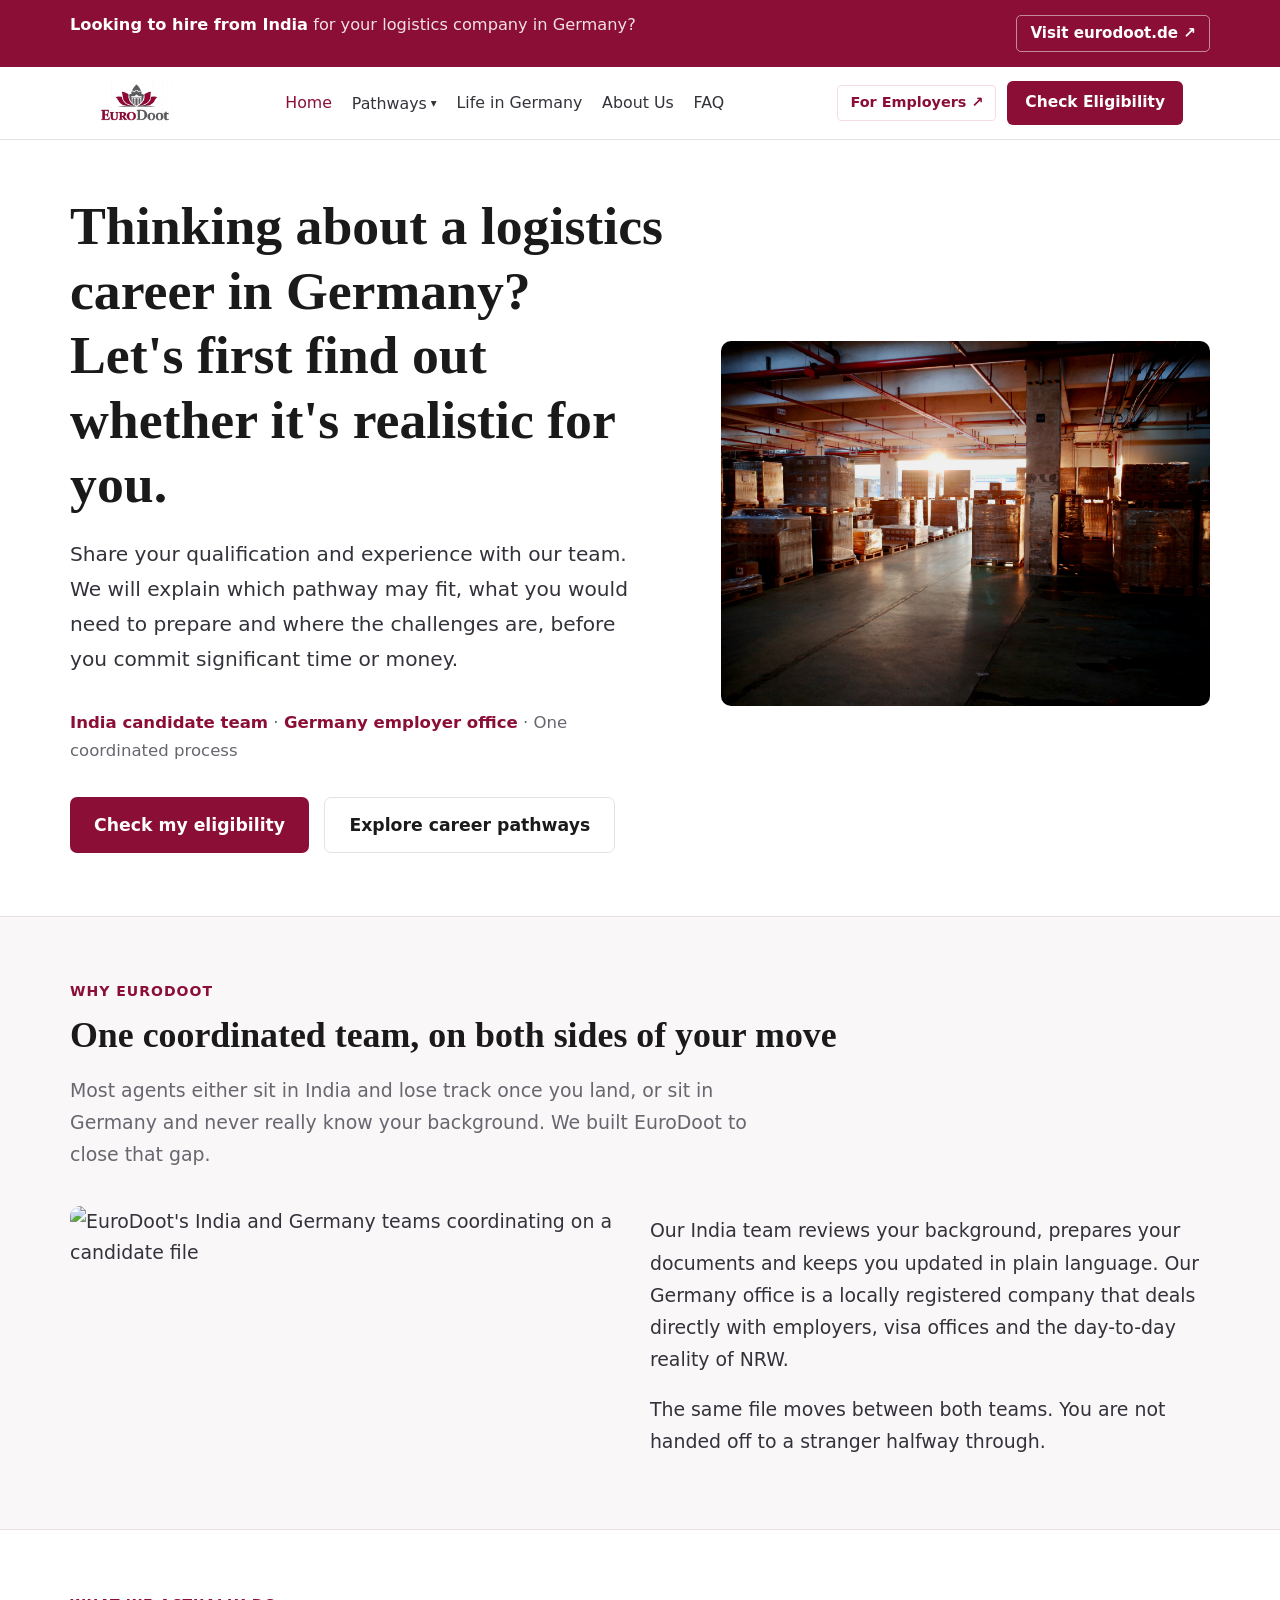
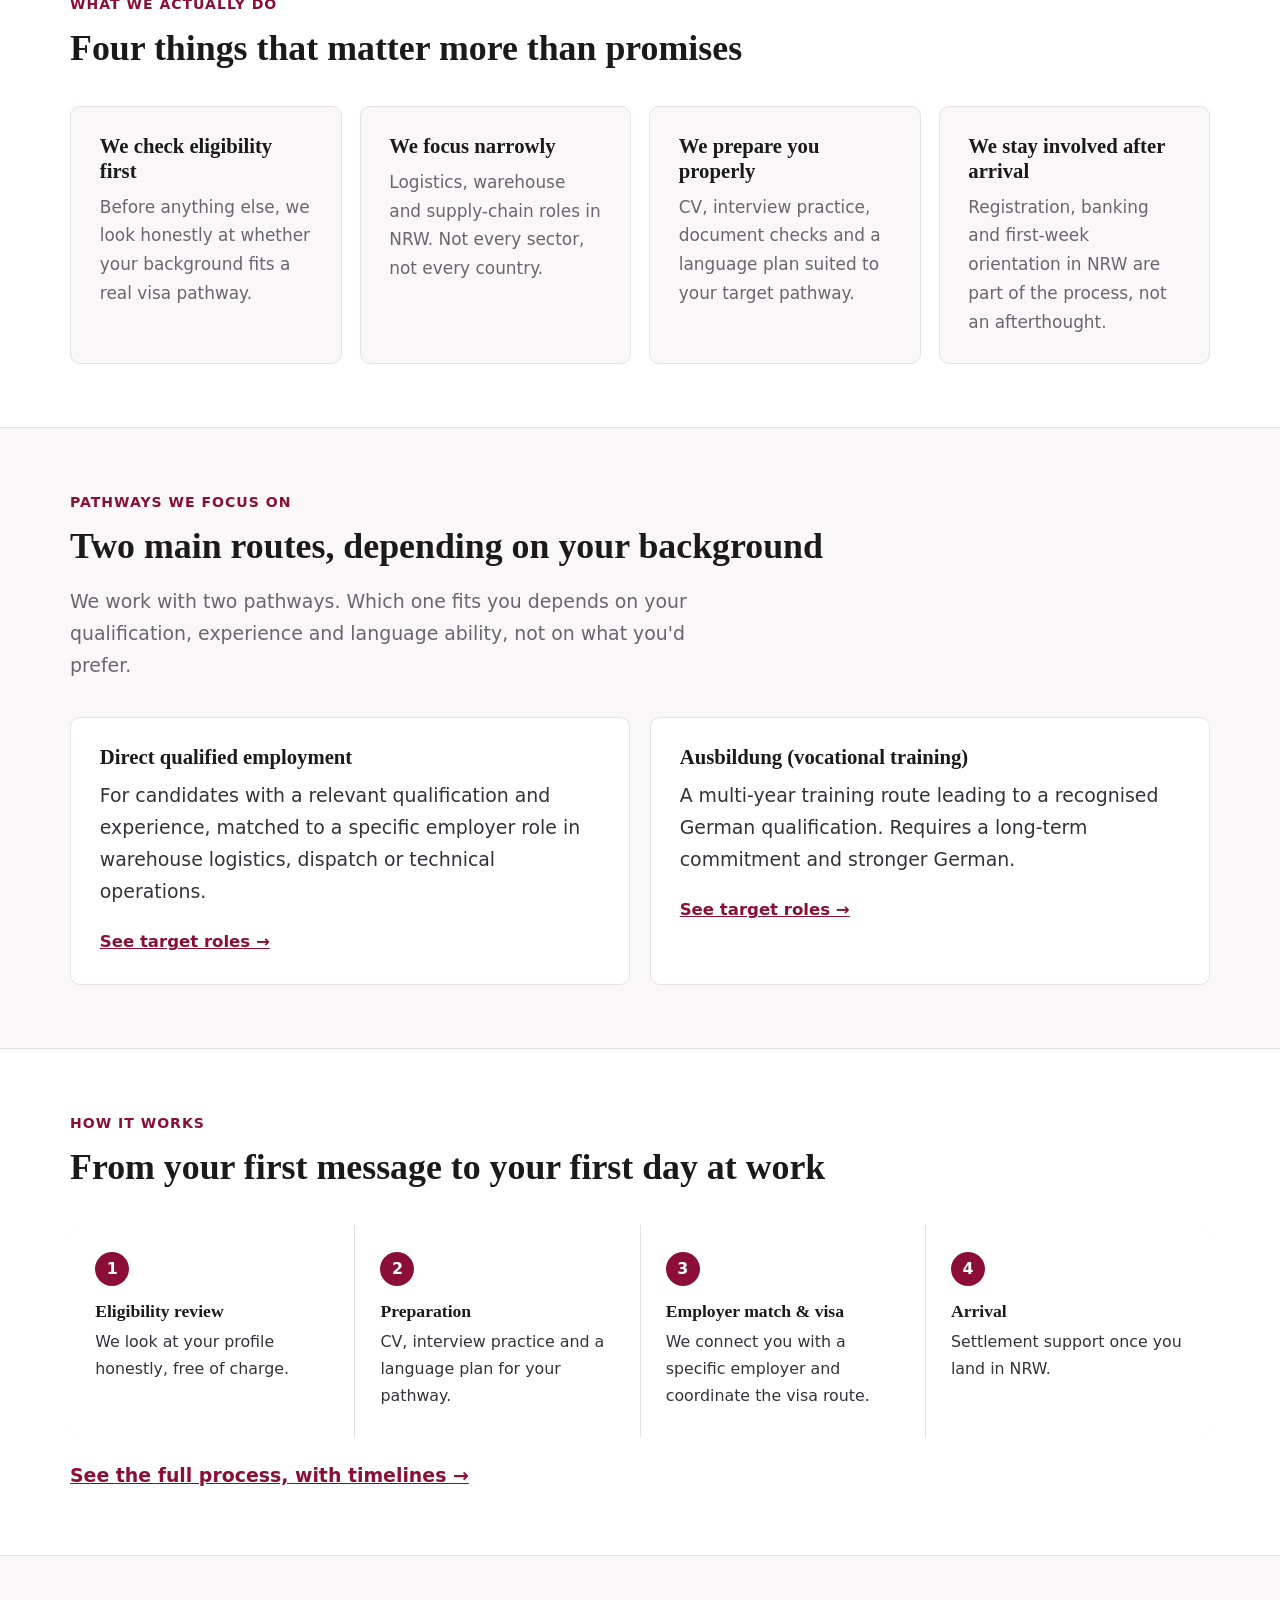
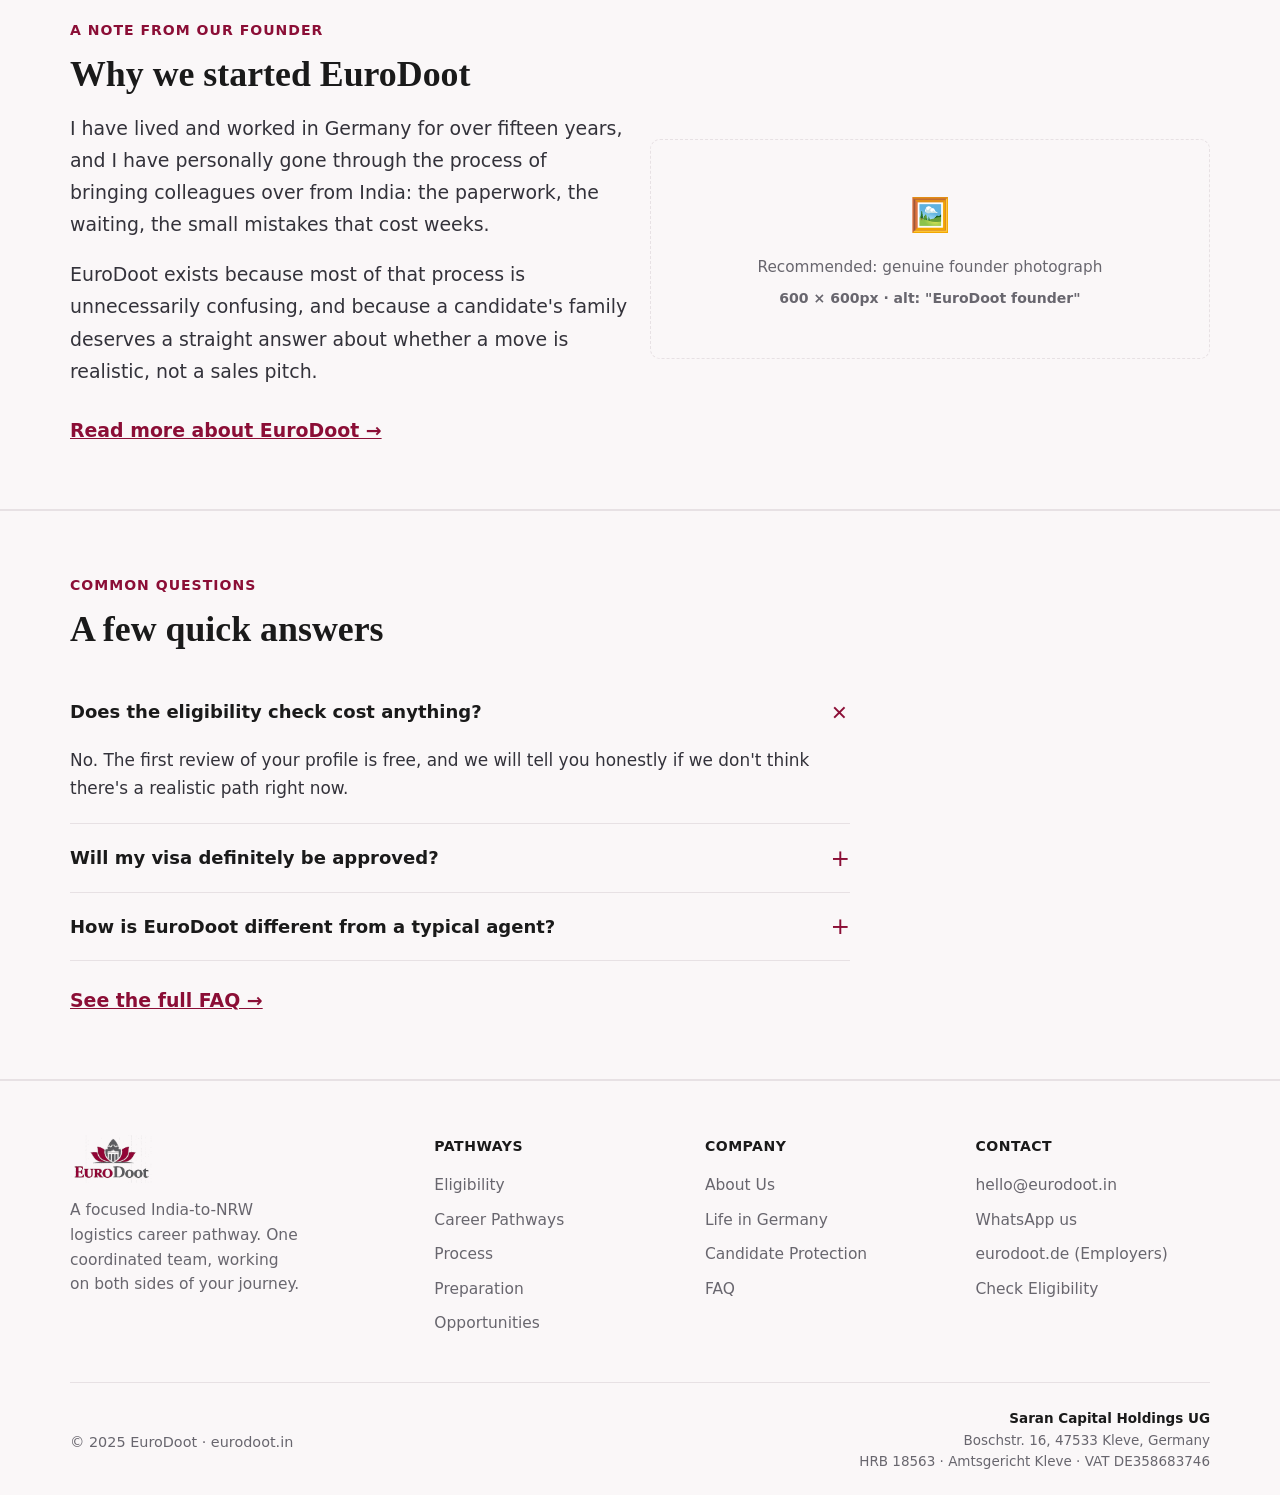
==== commit 99c653a8: "Add files via upload" ====
--- a/index.html
+++ b/index.html
@@ -78,10 +78,8 @@
     <h2>One coordinated team, on both sides of your move</h2>
     <p class="section-sub">Most agents either sit in India and lose track once you land, or sit in Germany and never really know your background. We built EuroDoot to close that gap.</p>
     <div class="grid-2" style="margin-top:2rem;align-items:center">
-      <div class="img-placeholder" style="min-height:260px">
-        <span class="ip-icon">🖼️</span>
-        <span>Recommended image: India candidate adviser and Germany-based colleague reviewing a case together (split-screen call or composite)</span>
-        <span class="ip-dims">1000 &times; 750px &middot; alt: "EuroDoot's India and Germany teams coordinating on a candidate file"</span>
+      <div style="border-radius:var(--r);overflow:hidden;min-height:260px">
+        <img src="assets/images/india-germany-coordination.jpg" alt="EuroDoot's India and Germany teams coordinating on a candidate file" style="width:100%;height:100%;object-fit:cover;display:block">
       </div>
       <div>
         <p>Our India team reviews your background, prepares your documents and keeps you updated in plain language. Our Germany office is a locally registered company that deals directly with employers, visa offices and the day-to-day reality of NRW.</p>
--- a/assets/style.css
+++ b/assets/style.css
@@ -0,0 +1,229 @@
+/* EuroDoot — shared stylesheet. Burgundy / grey / white brand system. */
+*,*::before,*::after{box-sizing:border-box;margin:0;padding:0}
+:root{
+  --burg:#8B0E36; --crim:#A91C44; --burgl:#FBEEF1; --burgl2:#F5DCE3;
+  --ink:#1A1A1A; --body:#33323A; --muted:#68666E;
+  --divider:#E7E1E4; --offwh:#FAF7F8; --white:#FFFFFF;
+  --grey:#5B5B5E; --green:#1A5232; --greenl:#EBF5EE;
+  --ff-display:'Playfair Display',Georgia,serif;
+  --ff-body:'Outfit',system-ui,sans-serif;
+  --max:1140px; --r:10px; --nav-h:72px;
+}
+html{scroll-behavior:smooth;font-size:18px}
+img{max-width:100%;height:auto;display:block}
+body{font-family:var(--ff-body);color:var(--body);background:var(--white);line-height:1.65;font-size:1.05rem;overflow-x:hidden;-webkit-text-size-adjust:100%}
+a{color:inherit}
+ul{list-style:none}
+h1,h2,h3{font-family:var(--ff-display);color:var(--ink);font-weight:600;line-height:1.2}
+.visually-hidden{position:absolute;left:-9999px}
+
+/* ── SKIP LINK ── */
+.skip-link{position:absolute;left:-9999px;top:0;background:var(--burg);color:#fff;padding:.6rem 1rem;z-index:1000;border-radius:0 0 6px 0}
+.skip-link:focus{left:0}
+
+/* ── TOP BANNER ── */
+.top-banner{background:var(--burg);padding:.6rem 1.5rem}
+.tb-inner{max-width:var(--max);margin:0 auto;display:flex;align-items:center;justify-content:space-between;gap:1rem;flex-wrap:wrap}
+.tb-inner p{color:rgba(255,255,255,.88);font-size:.9rem}
+.tb-inner strong{color:#fff}
+.tb-link{font-size:.84rem;color:#fff;font-weight:600;text-decoration:none;border:1px solid rgba(255,255,255,.5);padding:5px 13px;border-radius:5px;white-space:nowrap}
+.tb-link:hover{background:#fff;color:var(--burg)}
+
+/* ── NAV ── */
+.site-nav{position:sticky;top:0;left:0;right:0;z-index:200;background:rgba(255,255,255,.98);backdrop-filter:blur(10px);border-bottom:1px solid var(--divider)}
+.nav-inner{max-width:var(--max);margin:0 auto;padding:0 1.5rem;height:var(--nav-h);display:flex;align-items:center;justify-content:space-between;gap:1rem}
+.nav-logo{display:flex;align-items:center;flex-shrink:0;text-decoration:none}
+.nav-logo img{height:44px;width:auto}
+.nav-links{display:flex;align-items:center;gap:1.1rem;list-style:none}
+.nav-links > li{position:relative}
+.nav-links a{color:var(--body);text-decoration:none;font-size:.88rem;font-weight:500;transition:color .15s;display:inline-flex;align-items:center;gap:4px;padding:.4rem 0}
+.nav-links a:hover,.nav-links a[aria-current="page"]{color:var(--burg)}
+.has-dropdown > button{background:none;border:none;color:var(--body);font-size:.88rem;font-weight:500;cursor:pointer;display:flex;align-items:center;gap:4px;font-family:var(--ff-body);padding:.4rem 0}
+.has-dropdown > button:hover,.has-dropdown.open > button{color:var(--burg)}
+.caret{font-size:.65rem;transition:transform .15s}
+.has-dropdown.open .caret{transform:rotate(180deg)}
+.dropdown-menu{position:absolute;top:100%;left:0;background:#fff;border:1px solid var(--divider);border-radius:8px;box-shadow:0 12px 32px rgba(20,10,16,.12);min-width:220px;padding:.5rem;display:none;list-style:none}
+.has-dropdown.open .dropdown-menu{display:block}
+.dropdown-menu li a{display:block;padding:.55rem .75rem;border-radius:6px;font-size:.88rem}
+.dropdown-menu li a:hover{background:var(--offwh);color:var(--burg)}
+.nav-right{display:flex;align-items:center;gap:.6rem}
+.nav-employer{font-size:.8rem;color:var(--burg);font-weight:600;text-decoration:none;border:1px solid var(--burgl2);padding:5px 12px;border-radius:4px;white-space:nowrap}
+.nav-employer:hover{background:var(--burg);color:#fff;border-color:var(--burg)}
+.nav-cta{background:var(--burg);color:#fff;border:none;font-size:.86rem;font-weight:600;padding:9px 18px;border-radius:6px;cursor:pointer;font-family:var(--ff-body);text-decoration:none;white-space:nowrap;display:inline-block}
+.nav-cta:hover{background:var(--crim)}
+.nav-toggle{display:none;background:none;border:1px solid var(--divider);border-radius:6px;width:42px;height:42px;cursor:pointer;flex-shrink:0}
+.nav-toggle span{display:block;width:20px;height:2px;background:var(--ink);margin:4px auto;transition:.2s}
+
+/* mobile nav panel — hidden by default at every screen size; only shown via .open inside the mobile media query below */
+.mobile-panel{display:none}
+
+/* mobile nav */
+@media(max-width:980px){
+  .nav-links{display:none}
+  .nav-employer{display:none}
+  .nav-toggle{display:block}
+  .mobile-panel{position:fixed;top:var(--nav-h);left:0;right:0;bottom:0;background:#fff;z-index:199;padding:1.5rem;overflow-y:auto;border-top:1px solid var(--divider)}
+  .mobile-panel.open{display:block}
+  .mobile-panel ul{display:flex;flex-direction:column;gap:.25rem}
+  .mobile-panel a{display:block;padding:.85rem .25rem;font-size:1.02rem;font-weight:500;color:var(--ink);text-decoration:none;border-bottom:1px solid var(--divider)}
+  .mobile-panel a[aria-current="page"]{color:var(--burg)}
+  .mobile-cta{display:block;margin-top:1.25rem;background:var(--burg);color:#fff;text-align:center;padding:.9rem;border-radius:7px;font-weight:600;text-decoration:none}
+}
+
+/* ── BREADCRUMB ── */
+.breadcrumb{background:var(--offwh);border-bottom:1px solid var(--divider);padding:.75rem 1.5rem}
+.breadcrumb ol{max-width:var(--max);margin:0 auto;display:flex;gap:.4rem;flex-wrap:wrap;font-size:.82rem;color:var(--muted);list-style:none}
+.breadcrumb a{color:var(--muted);text-decoration:none}
+.breadcrumb a:hover{color:var(--burg)}
+.breadcrumb li:not(:last-child)::after{content:'/';margin-left:.4rem;color:var(--divider)}
+.breadcrumb li[aria-current]{color:var(--ink);font-weight:600}
+
+/* ── PAGE HERO (non-home) ── */
+.page-hero{padding:2.75rem 1.5rem 2.5rem;background:#fff;border-bottom:1px solid var(--divider)}
+.page-hero .container{max-width:var(--max);margin:0 auto}
+.page-eyebrow{font-size:.8rem;font-weight:700;letter-spacing:.8px;text-transform:uppercase;color:var(--burg);margin-bottom:.6rem;display:block}
+.page-hero h1{font-size:clamp(1.8rem,3.4vw,2.5rem);margin-bottom:.85rem}
+.page-hero .lead{font-size:1.1rem;color:var(--muted);max-width:680px;line-height:1.7}
+
+/* ── HOME HERO ── */
+.home-hero{padding:3rem 1.5rem 3.5rem;background:#fff}
+.home-hero .container{max-width:var(--max);margin:0 auto;display:grid;grid-template-columns:1.1fr .9fr;gap:3rem;align-items:center}
+.home-hero h1{font-size:clamp(2.1rem,4.2vw,3rem);margin-bottom:1.1rem}
+.home-hero .lead{font-size:1.12rem;color:var(--body);line-height:1.75;max-width:560px;margin-bottom:1.75rem}
+.trust-line{font-size:.92rem;color:var(--muted);font-weight:500;margin-bottom:1.75rem}
+.trust-line strong{color:var(--burg)}
+.hero-actions{display:flex;gap:.85rem;flex-wrap:wrap}
+
+/* ── GENERIC LAYOUT ── */
+main{display:block}
+section{padding:3.5rem 1.5rem}
+.container{max-width:var(--max);margin:0 auto}
+.section-label{font-size:.78rem;font-weight:700;letter-spacing:1px;text-transform:uppercase;color:var(--burg);margin-bottom:.6rem;display:block}
+h2{font-size:clamp(1.55rem,2.8vw,2.05rem);margin-bottom:.9rem}
+h3{font-size:1.15rem;margin-bottom:.5rem}
+.section-sub{font-size:1.05rem;color:var(--muted);line-height:1.7;max-width:680px}
+.alt-bg{background:var(--offwh);border-top:1px solid var(--divider);border-bottom:1px solid var(--divider)}
+p{margin-bottom:1rem;line-height:1.7}
+p:last-child{margin-bottom:0}
+
+/* ── BUTTONS ── */
+.btn{display:inline-flex;align-items:center;gap:8px;text-decoration:none;border-radius:7px;font-weight:600;font-size:.96rem;cursor:pointer;transition:all .15s;border:none;padding:13px 24px;font-family:var(--ff-body)}
+.btn-primary{background:var(--burg);color:#fff}
+.btn-primary:hover{background:var(--crim)}
+.btn-ghost{background:#fff;border:1.5px solid var(--divider);color:var(--ink)}
+.btn-ghost:hover{border-color:var(--burg);color:var(--burg)}
+
+/* ── CARDS / GRIDS ── */
+.grid-2{display:grid;grid-template-columns:1fr 1fr;gap:1.1rem}
+.grid-3{display:grid;grid-template-columns:1fr 1fr 1fr;gap:1.1rem}
+.grid-4{display:grid;grid-template-columns:repeat(4,1fr);gap:1rem}
+.card{background:var(--offwh);border:1px solid var(--divider);border-radius:var(--r);padding:1.5rem 1.6rem}
+.card-white{background:#fff;border:1px solid var(--divider);border-radius:var(--r);padding:1.5rem 1.6rem}
+.card h3{margin-bottom:.5rem}
+.card p{font-size:.94rem;color:var(--muted)}
+
+/* list with check style */
+.check-list{display:flex;flex-direction:column;gap:.55rem}
+.check-list li{display:flex;gap:.6rem;align-items:flex-start;font-size:.96rem;color:var(--body);line-height:1.55}
+.check-list li::before{content:'✓';color:var(--burg);font-weight:700;flex-shrink:0}
+.check-list.muted li::before{content:'–';color:var(--muted)}
+
+/* steps */
+.steps-grid{display:grid;grid-template-columns:repeat(4,1fr);gap:1px;background:var(--divider);border-radius:var(--r);overflow:hidden}
+.step-cell{background:#fff;padding:1.5rem 1.4rem}
+.step-n{width:34px;height:34px;border-radius:50%;background:var(--burg);color:#fff;font-size:.88rem;font-weight:700;display:flex;align-items:center;justify-content:center;margin-bottom:.85rem}
+.step-cell h3{font-size:.98rem;margin-bottom:.4rem}
+.step-cell p{font-size:.88rem;margin:0}
+
+/* table */
+.data-table{width:100%;border-collapse:collapse;margin-top:1rem;font-size:.92rem}
+.data-table th{text-align:left;background:var(--ink);color:#fff;padding:.7rem 1rem;font-size:.82rem;font-weight:600}
+.data-table td{padding:.7rem 1rem;border-bottom:1px solid var(--divider);background:#fff}
+.data-table tr:hover td{background:var(--offwh)}
+
+/* callout / note */
+.note{background:var(--burgl);border:1px solid var(--burgl2);border-radius:8px;padding:1.1rem 1.3rem;font-size:.94rem;color:var(--ink);line-height:1.65}
+.note-dark{background:#fff;border:1.5px solid var(--burg);border-radius:8px;padding:1.1rem 1.3rem;font-size:.94rem;color:var(--body);line-height:1.65}
+.note b{color:var(--burg)}
+.note-dark b{color:var(--burg)}
+
+/* image placeholder */
+.img-placeholder{background:var(--offwh);border:1.5px dashed var(--divider);border-radius:var(--r);display:flex;flex-direction:column;align-items:center;justify-content:center;text-align:center;padding:2rem 1.5rem;color:var(--muted);font-size:.85rem;gap:.4rem}
+.img-placeholder .ip-icon{font-size:1.8rem;margin-bottom:.3rem}
+.img-placeholder .ip-dims{font-size:.78rem;color:var(--muted);font-weight:600}
+
+/* FAQ accordion */
+.faq-list{max-width:780px}
+.faq-item{border-bottom:1px solid var(--divider)}
+.faq-q{width:100%;background:none;border:none;text-align:left;padding:1.1rem 0;display:flex;justify-content:space-between;align-items:center;gap:1rem;cursor:pointer;font-size:1rem;font-weight:700;color:var(--ink);font-family:var(--ff-body)}
+.faq-q::after{content:'+';color:var(--burg);font-size:1.3rem;flex-shrink:0;font-weight:300;transition:transform .2s}
+.faq-item.open .faq-q::after{transform:rotate(45deg)}
+.faq-a{max-height:0;overflow:hidden;transition:max-height .3s ease}
+.faq-item.open .faq-a{max-height:600px}
+.faq-a p{font-size:.94rem;color:var(--body);padding-bottom:1.1rem}
+.faq-group-title{font-size:.85rem;font-weight:700;letter-spacing:.5px;text-transform:uppercase;color:var(--burg);margin:2rem 0 .75rem}
+.faq-group-title:first-child{margin-top:0}
+
+/* form */
+.form-card{background:var(--offwh);border:1px solid var(--divider);border-radius:var(--r);overflow:hidden;max-width:720px}
+.form-card-head{background:var(--burg);padding:1.4rem 1.6rem}
+.form-card-head h2{color:#fff;font-size:1.25rem;margin-bottom:.2rem}
+.form-card-head p{color:rgba(255,255,255,.85);font-size:.9rem;margin:0}
+.form-body{padding:1.6rem}
+.form-row{margin-bottom:1.05rem}
+.form-row label{display:block;font-size:.84rem;font-weight:700;color:var(--ink);margin-bottom:.4rem}
+.form-row input,.form-row select,.form-row textarea{width:100%;border:1px solid var(--divider);border-radius:7px;padding:.65rem .9rem;font-size:.94rem;font-family:var(--ff-body);color:var(--body);background:#fff}
+.form-row input:focus,.form-row select:focus,.form-row textarea:focus{outline:none;border-color:var(--burg)}
+.form-2col{display:grid;grid-template-columns:1fr 1fr;gap:.8rem}
+.form-submit{width:100%;background:var(--burg);color:#fff;border:none;border-radius:7px;padding:.95rem;font-weight:700;font-size:.98rem;cursor:pointer;font-family:var(--ff-body);margin-top:.3rem}
+.form-submit:hover{background:var(--crim)}
+.form-note{font-size:.84rem;color:var(--muted);text-align:center;margin-top:.7rem;line-height:1.55}
+.consent-row{display:flex;gap:.6rem;align-items:flex-start;font-size:.86rem;color:var(--body);margin-bottom:1.1rem}
+.consent-row input{width:auto;margin-top:3px;flex-shrink:0}
+.confirm-box{display:none;background:var(--greenl);border:1px solid #BFE3CC;border-radius:8px;padding:1.25rem;font-size:.95rem;color:var(--green);line-height:1.6}
+.confirm-box.show{display:block}
+
+/* ── NEXT STEPS (bottom of content pages) ── */
+.next-steps{background:var(--ink);padding:2.5rem 1.5rem}
+.next-steps .container{max-width:var(--max);margin:0 auto;display:flex;justify-content:space-between;align-items:center;gap:1.5rem;flex-wrap:wrap}
+.next-steps h2{color:#fff;font-size:1.3rem;margin-bottom:.3rem}
+.next-steps p{color:rgba(255,255,255,.6);font-size:.92rem;margin:0}
+.next-links{display:flex;gap:.75rem;flex-wrap:wrap}
+.next-link{background:rgba(255,255,255,.08);border:1px solid rgba(255,255,255,.18);color:#fff;text-decoration:none;padding:.7rem 1.1rem;border-radius:7px;font-size:.88rem;font-weight:500}
+.next-link:hover{background:rgba(255,255,255,.16)}
+.next-cta{background:var(--burg);color:#fff;text-decoration:none;padding:.7rem 1.3rem;border-radius:7px;font-size:.9rem;font-weight:700}
+.next-cta:hover{background:var(--crim)}
+
+/* ── FOOTER ── */
+.site-footer{background:var(--offwh);border-top:1px solid var(--divider);padding:3rem 1.5rem 1.25rem}
+.footer-inner{max-width:var(--max);margin:0 auto}
+.footer-top{display:grid;grid-template-columns:1.4fr 1fr 1fr 1fr;gap:2rem;padding-bottom:2rem;border-bottom:1px solid var(--divider)}
+.footer-logo{height:48px;width:auto;margin-bottom:.85rem}
+.footer-brand p{font-size:.86rem;line-height:1.6;color:var(--muted);max-width:230px}
+.footer-col h4{font-size:.78rem;font-weight:700;color:var(--ink);letter-spacing:.5px;text-transform:uppercase;margin-bottom:.85rem}
+.footer-col a{display:block;color:var(--muted);text-decoration:none;font-size:.86rem;margin-bottom:.5rem}
+.footer-col a:hover{color:var(--burg)}
+.footer-bottom{display:flex;justify-content:space-between;align-items:flex-end;padding-top:1.4rem;flex-wrap:wrap;gap:1rem}
+.footer-copy{font-size:.8rem;color:var(--muted)}
+.footer-verify{font-size:.75rem;color:var(--muted);text-align:right;line-height:1.6}
+.footer-verify strong{color:var(--ink)}
+
+/* ── RESPONSIVE ── */
+@media(max-width:980px){
+  .home-hero .container{grid-template-columns:1fr}
+  .grid-2,.grid-3,.grid-4,.steps-grid{grid-template-columns:1fr 1fr}
+  .footer-top{grid-template-columns:1fr 1fr}
+}
+@media(max-width:640px){
+  html{font-size:17px}
+  .nav-inner{padding:0 1rem}
+  .nav-logo img{height:36px}
+  section{padding:2.75rem 1rem}
+  .page-hero{padding:2rem 1rem}
+  .grid-2,.grid-3,.grid-4,.steps-grid,.form-2col{grid-template-columns:1fr}
+  .footer-top{grid-template-columns:1fr;gap:1.5rem}
+  .footer-bottom{flex-direction:column;align-items:flex-start}
+  .footer-verify{text-align:left}
+  .next-steps .container{flex-direction:column;align-items:flex-start}
+  .tb-inner{flex-direction:column;text-align:center}
+}
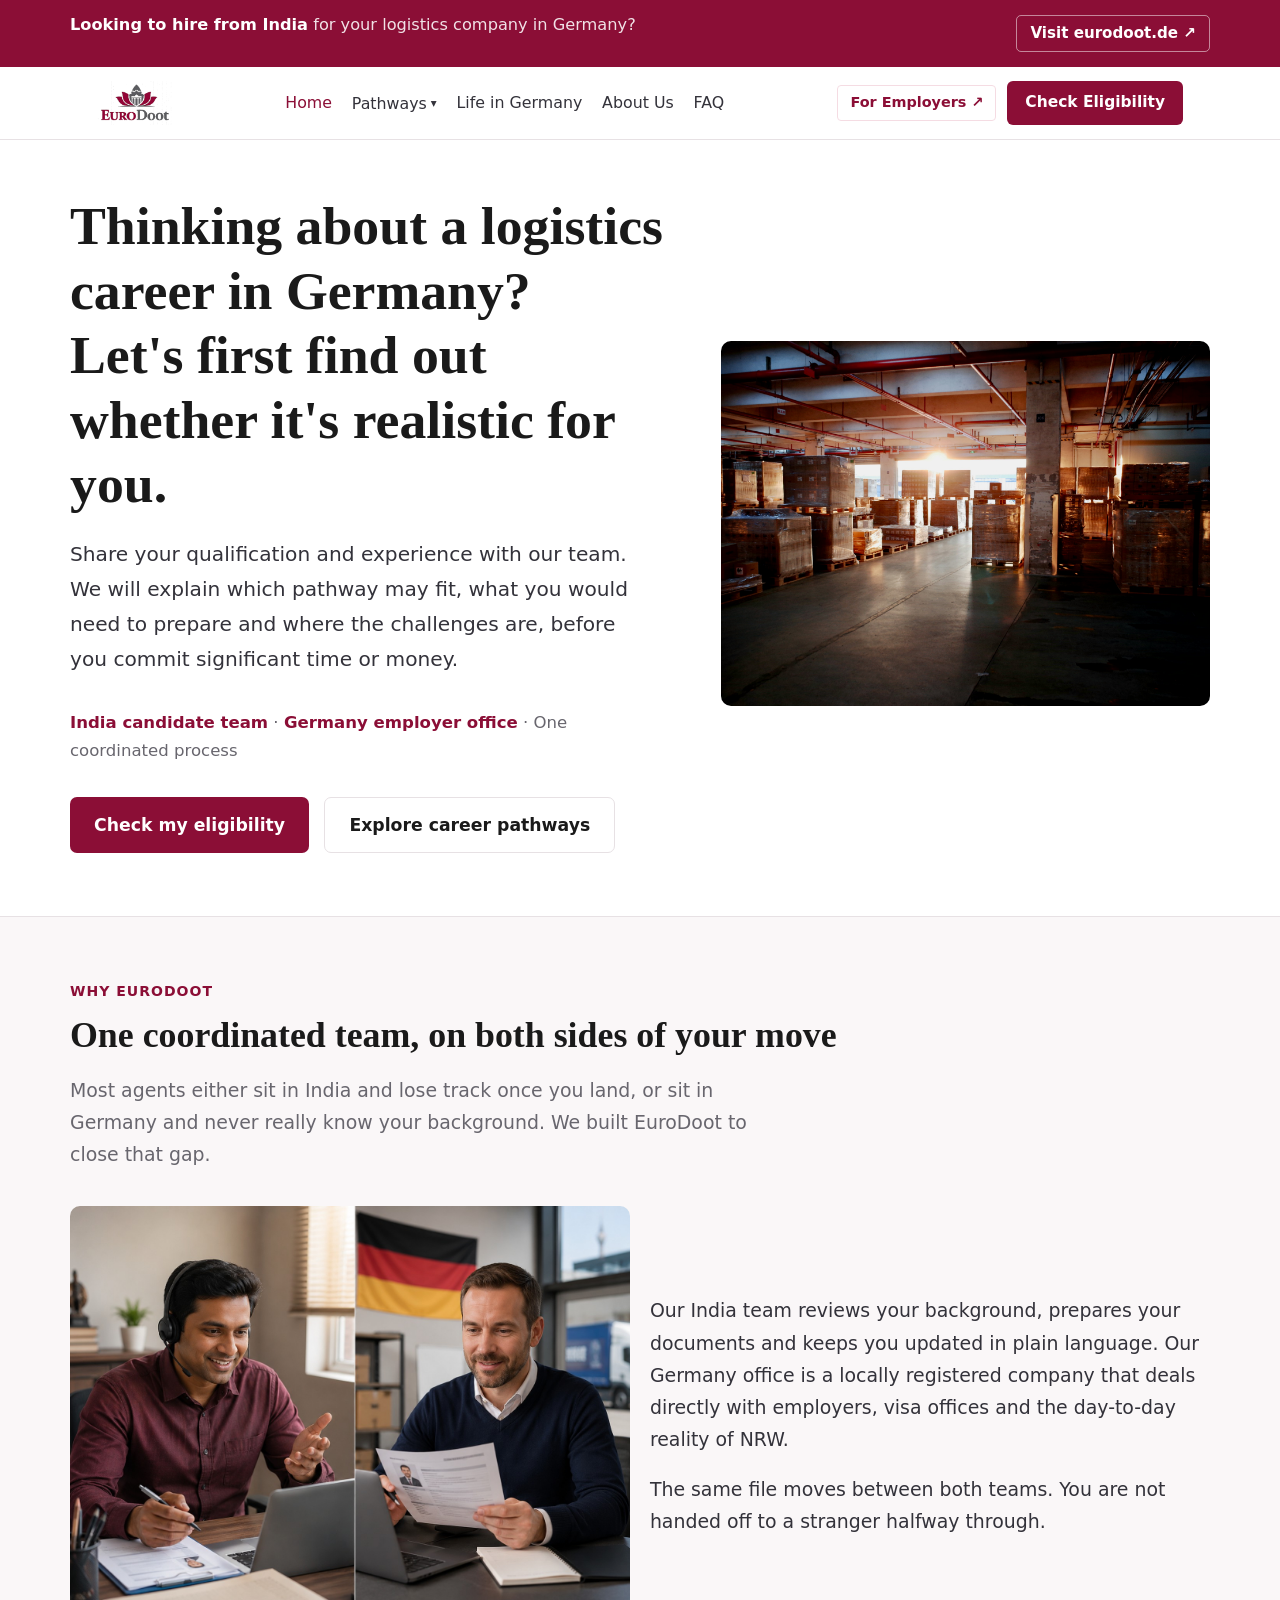
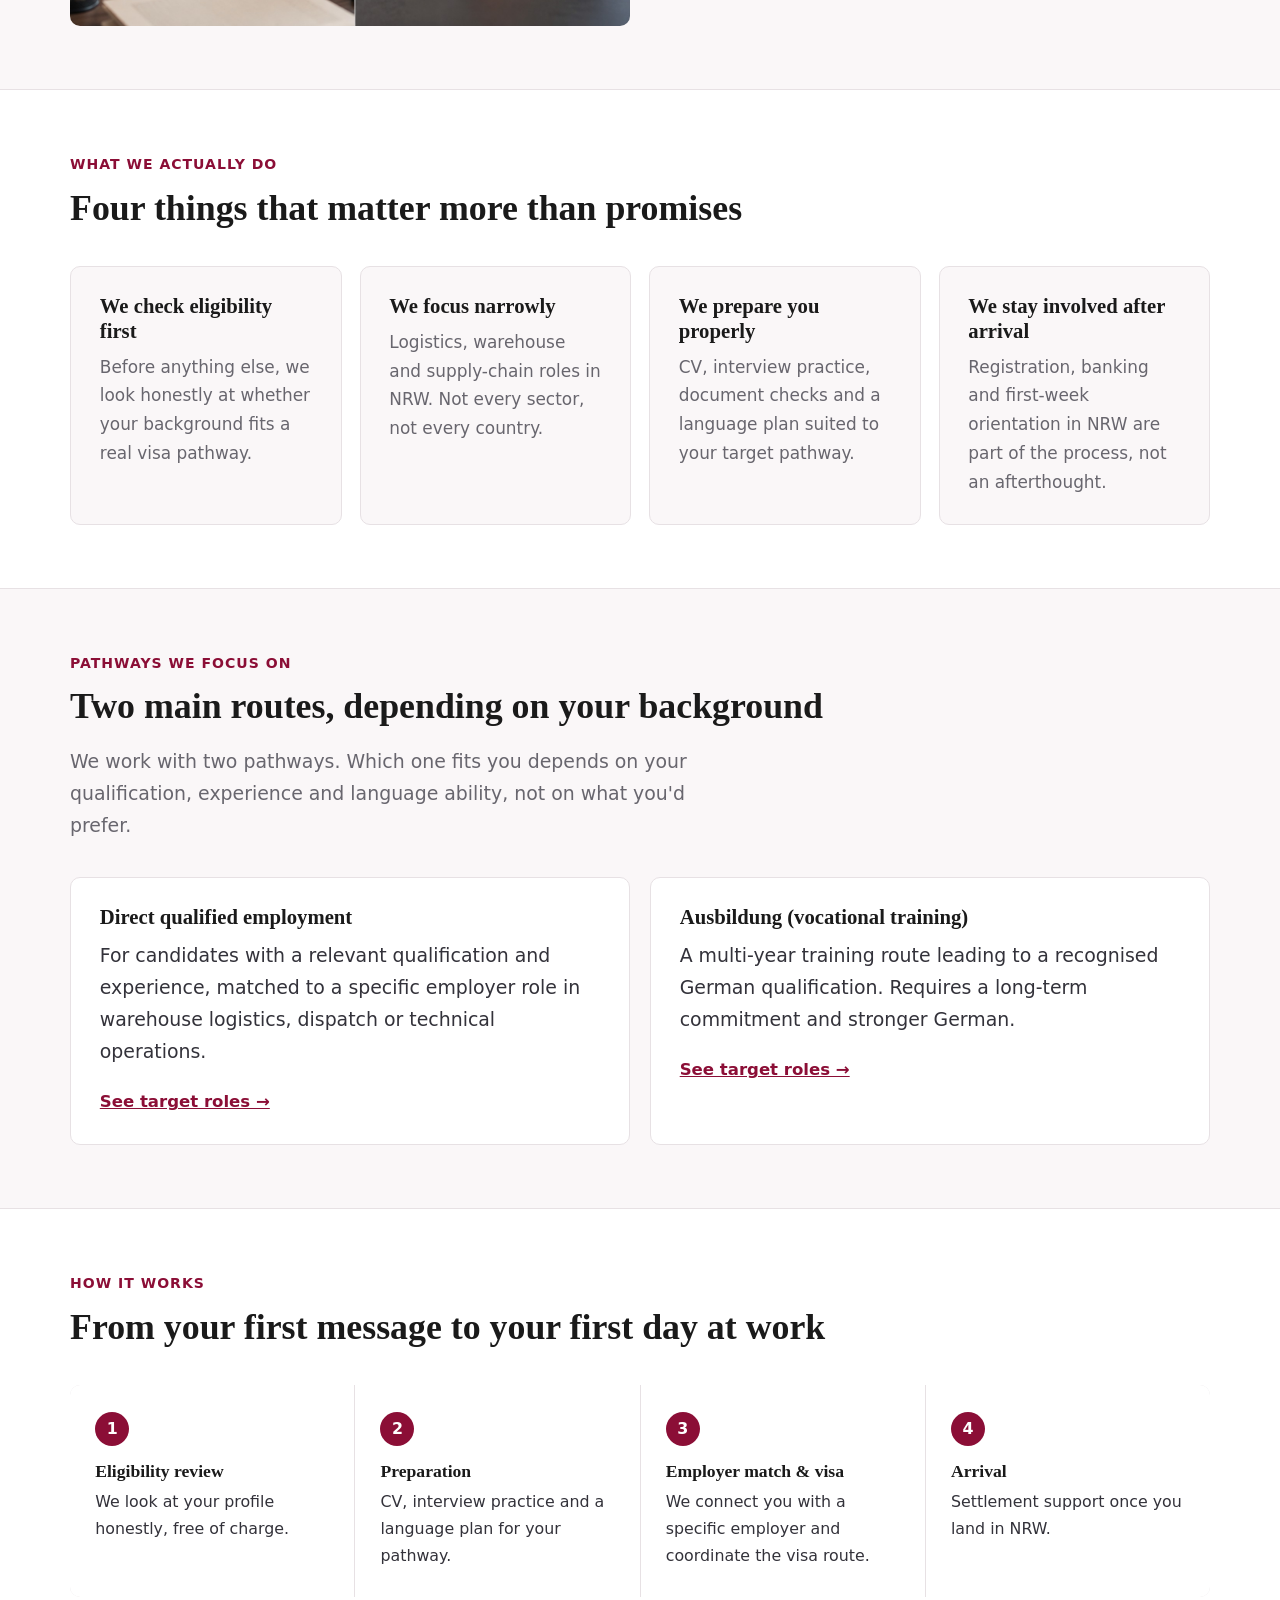
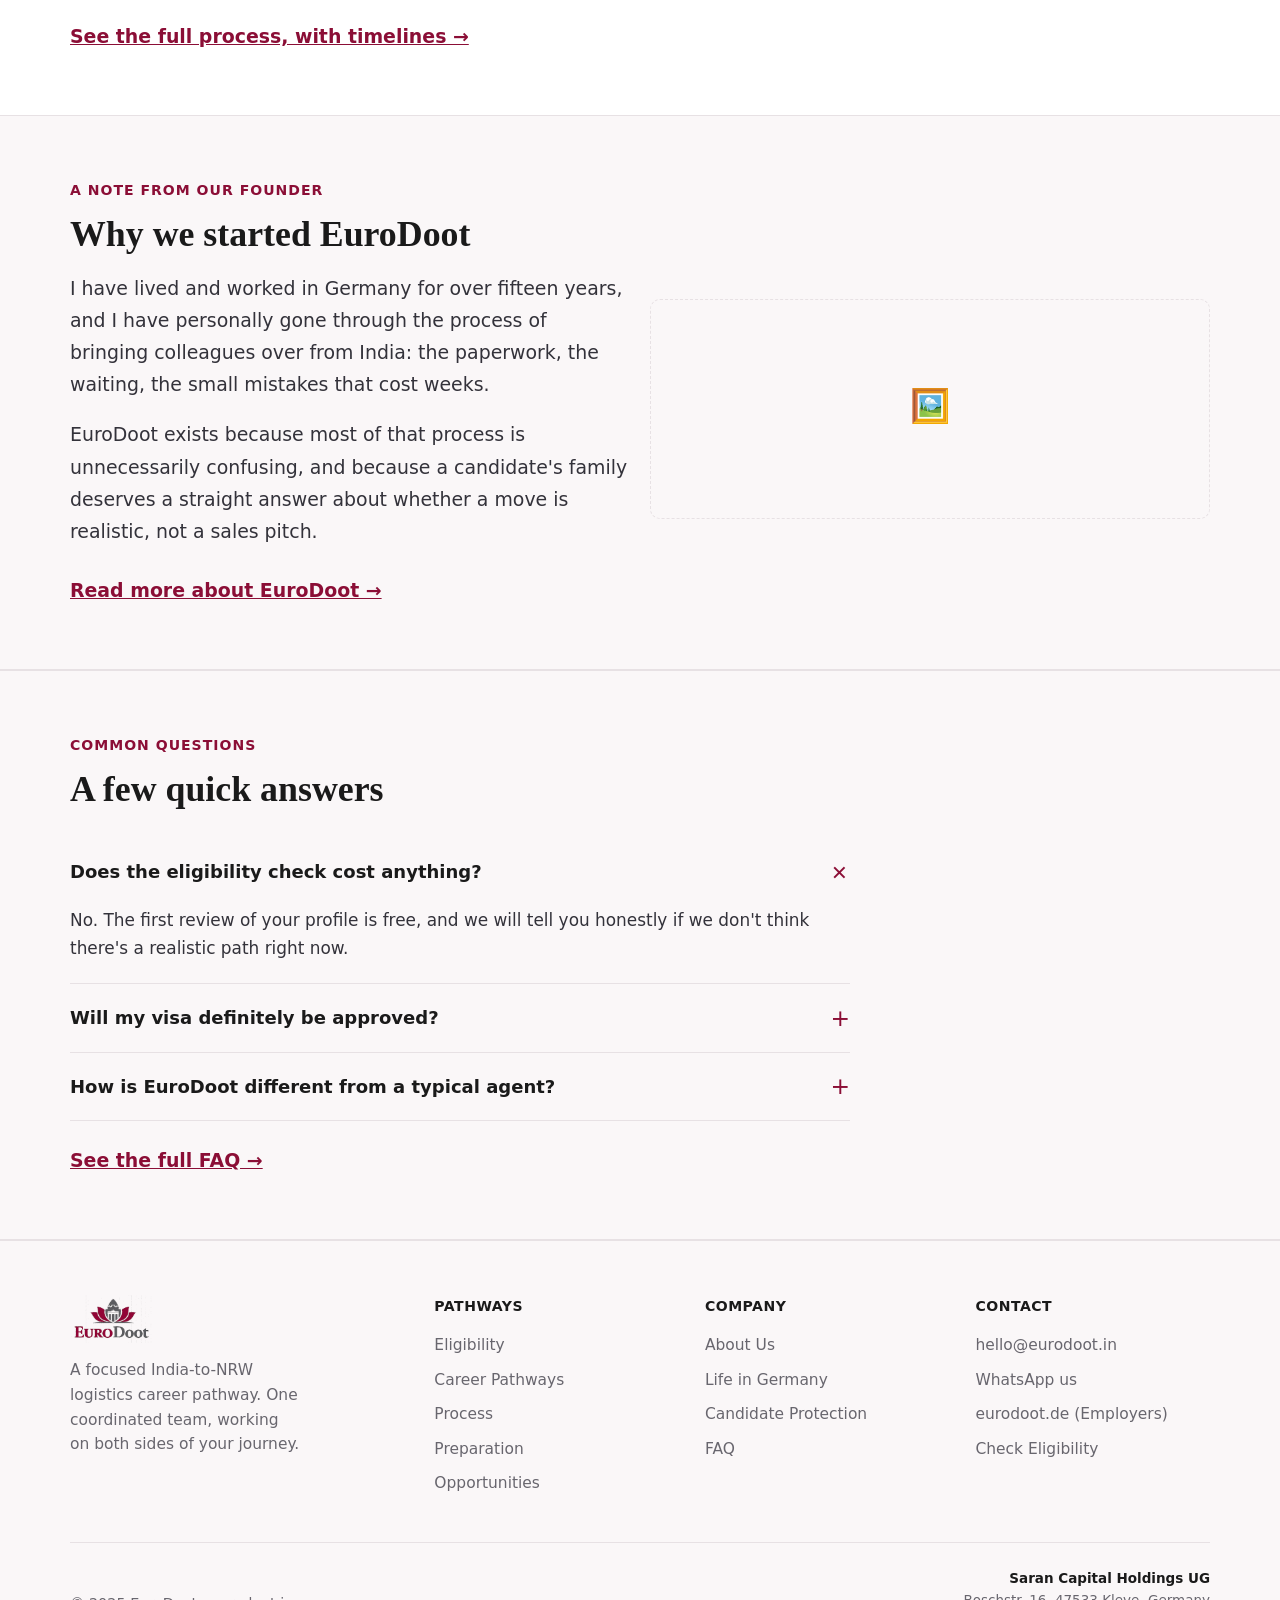
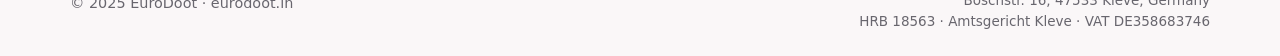
==== commit 7bc97e12: "Update index.html" ====
--- a/index.html
+++ b/index.html
@@ -159,8 +159,6 @@
       </div>
       <div class="img-placeholder" style="min-height:220px">
         <span class="ip-icon">🖼️</span>
-        <span>Recommended: genuine founder photograph</span>
-        <span class="ip-dims">600 &times; 600px &middot; alt: "EuroDoot founder"</span>
       </div>
     </div>
     <p style="margin-top:1.5rem"><a href="about.html" style="color:var(--burg);font-weight:600;text-decoration:underline">Read more about EuroDoot &rarr;</a></p>
